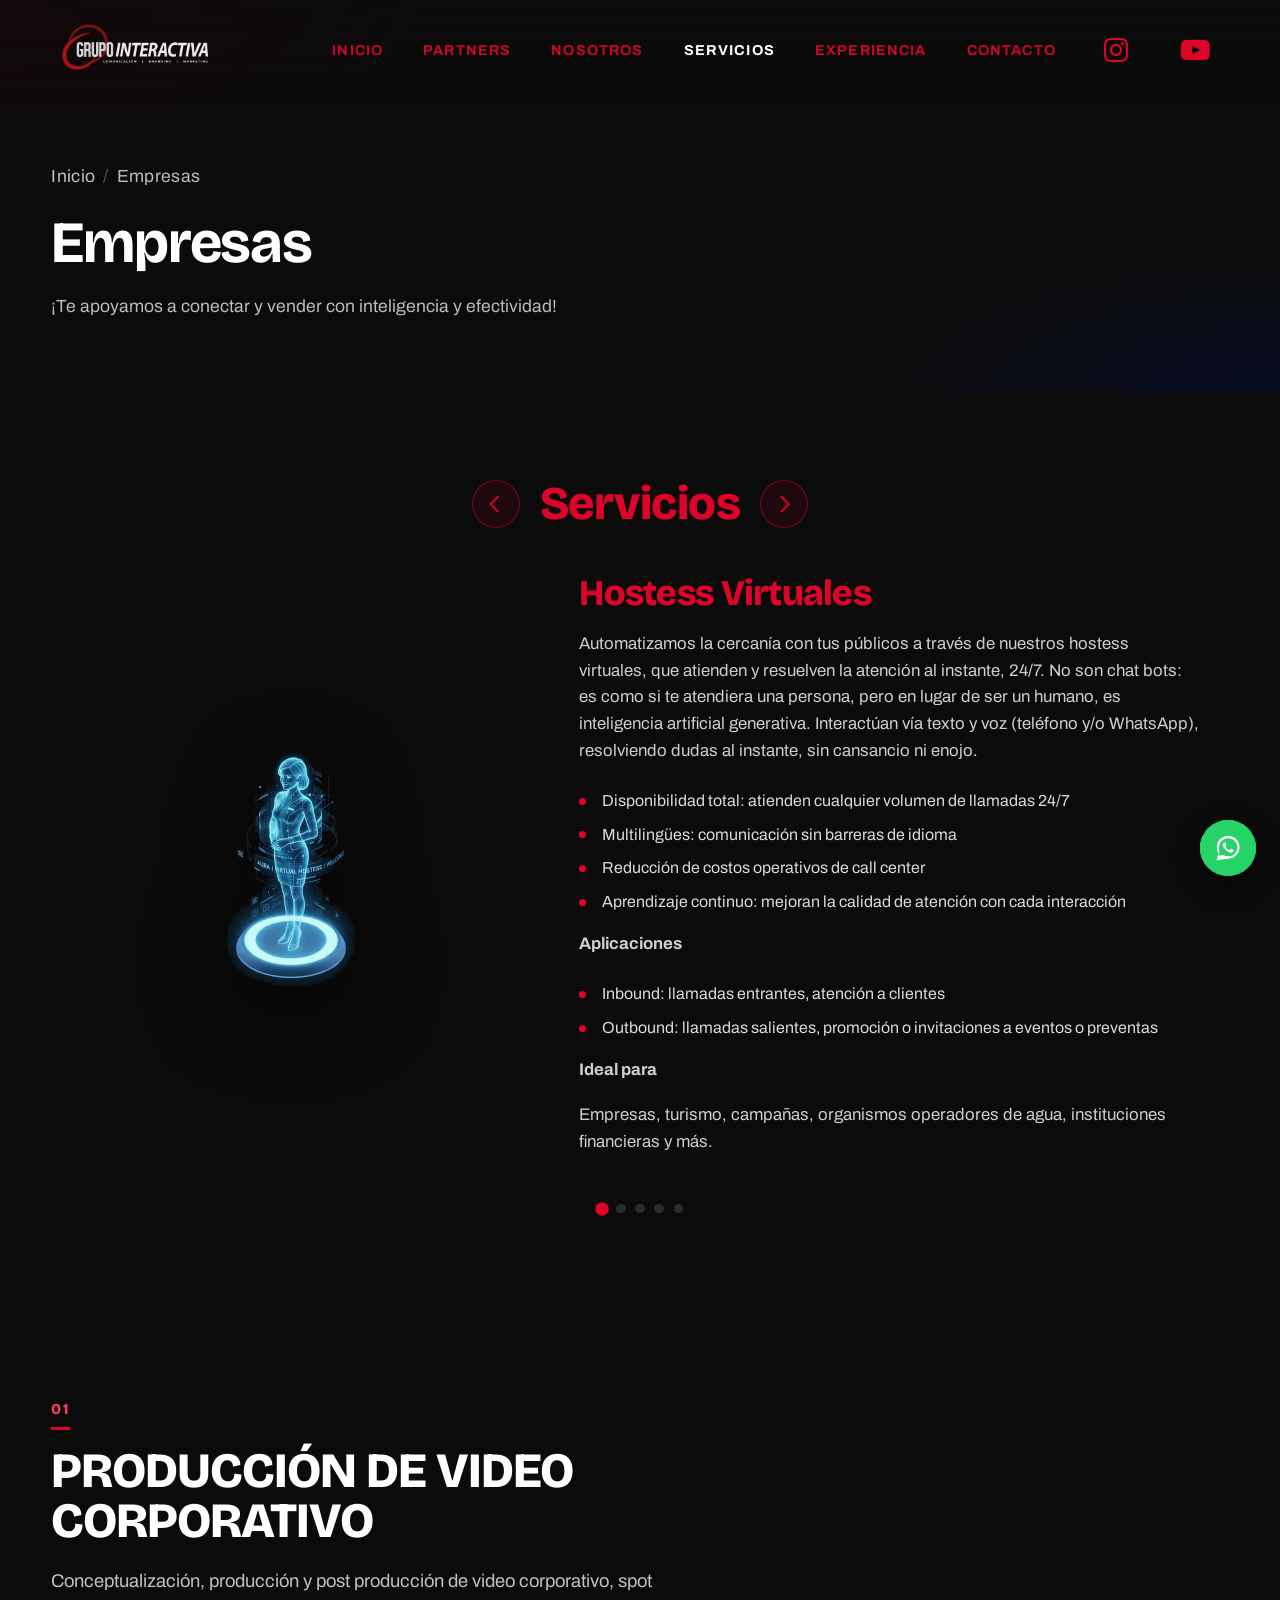
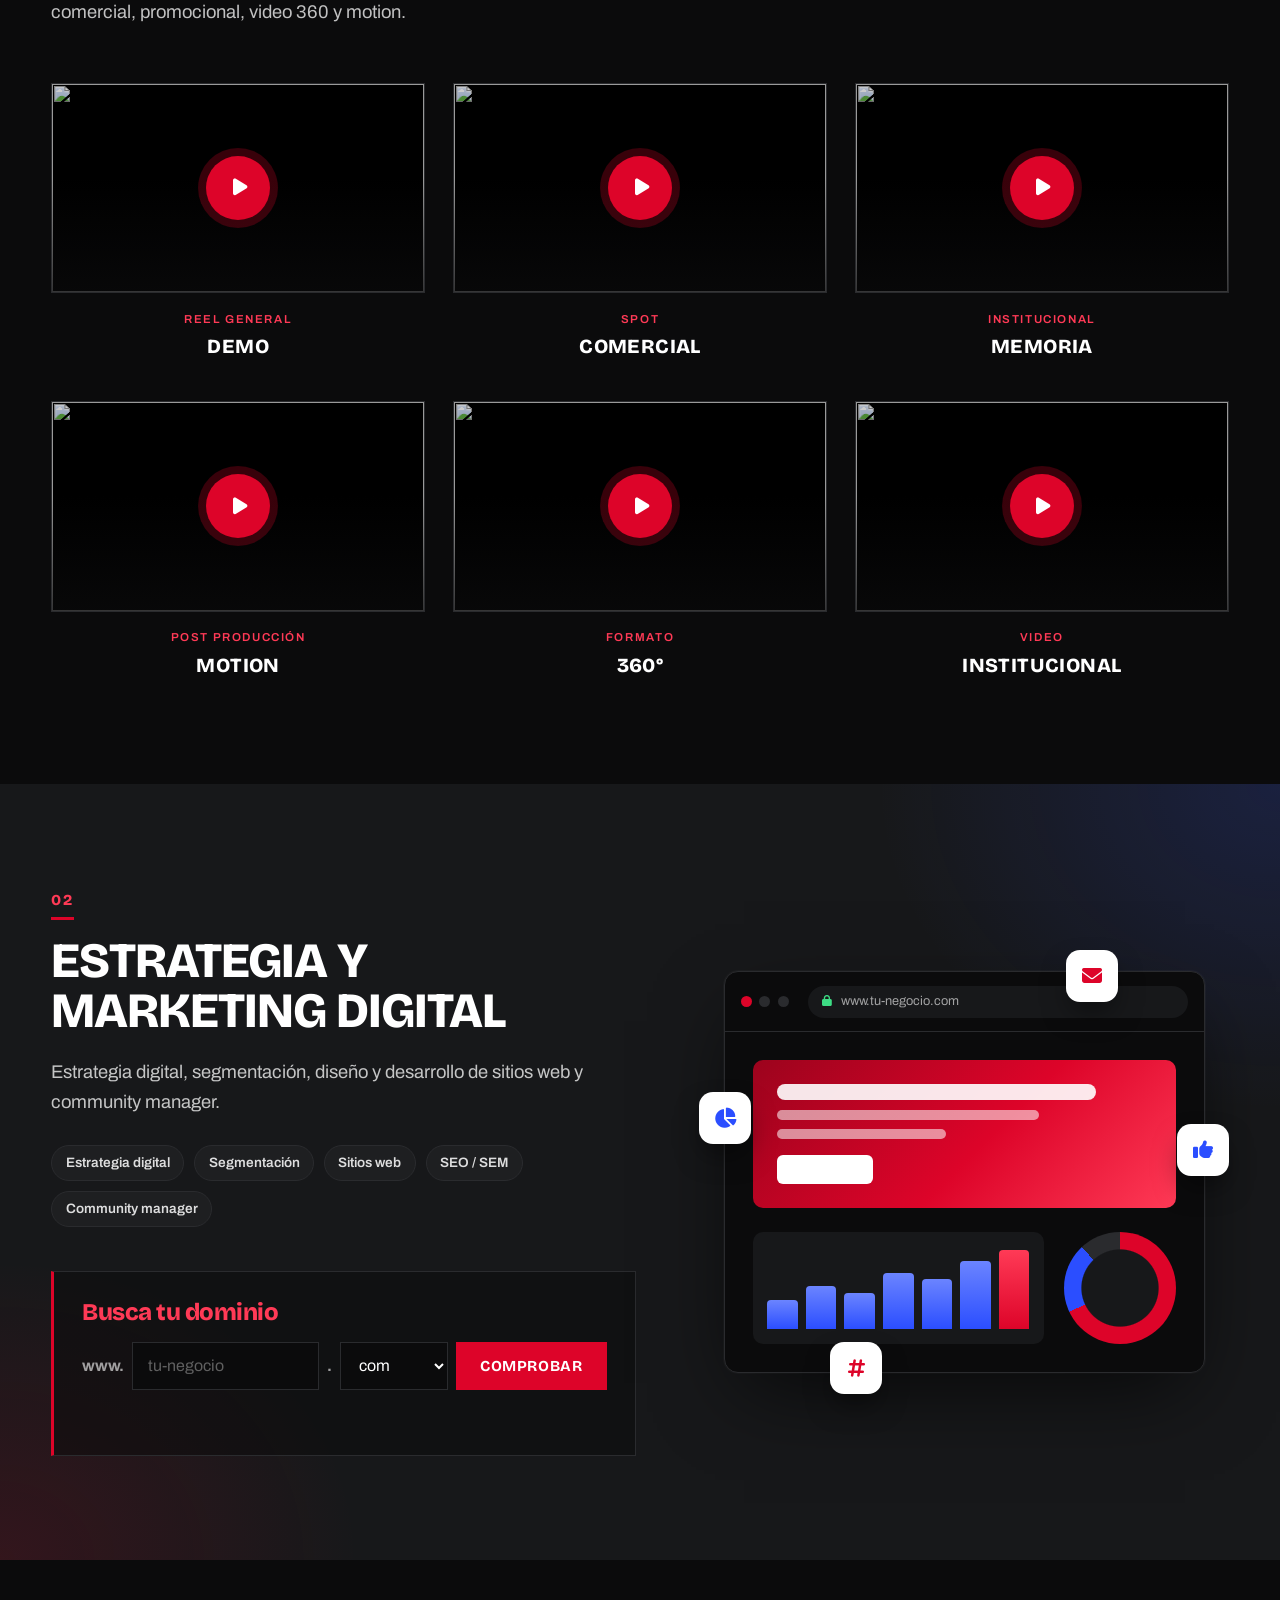
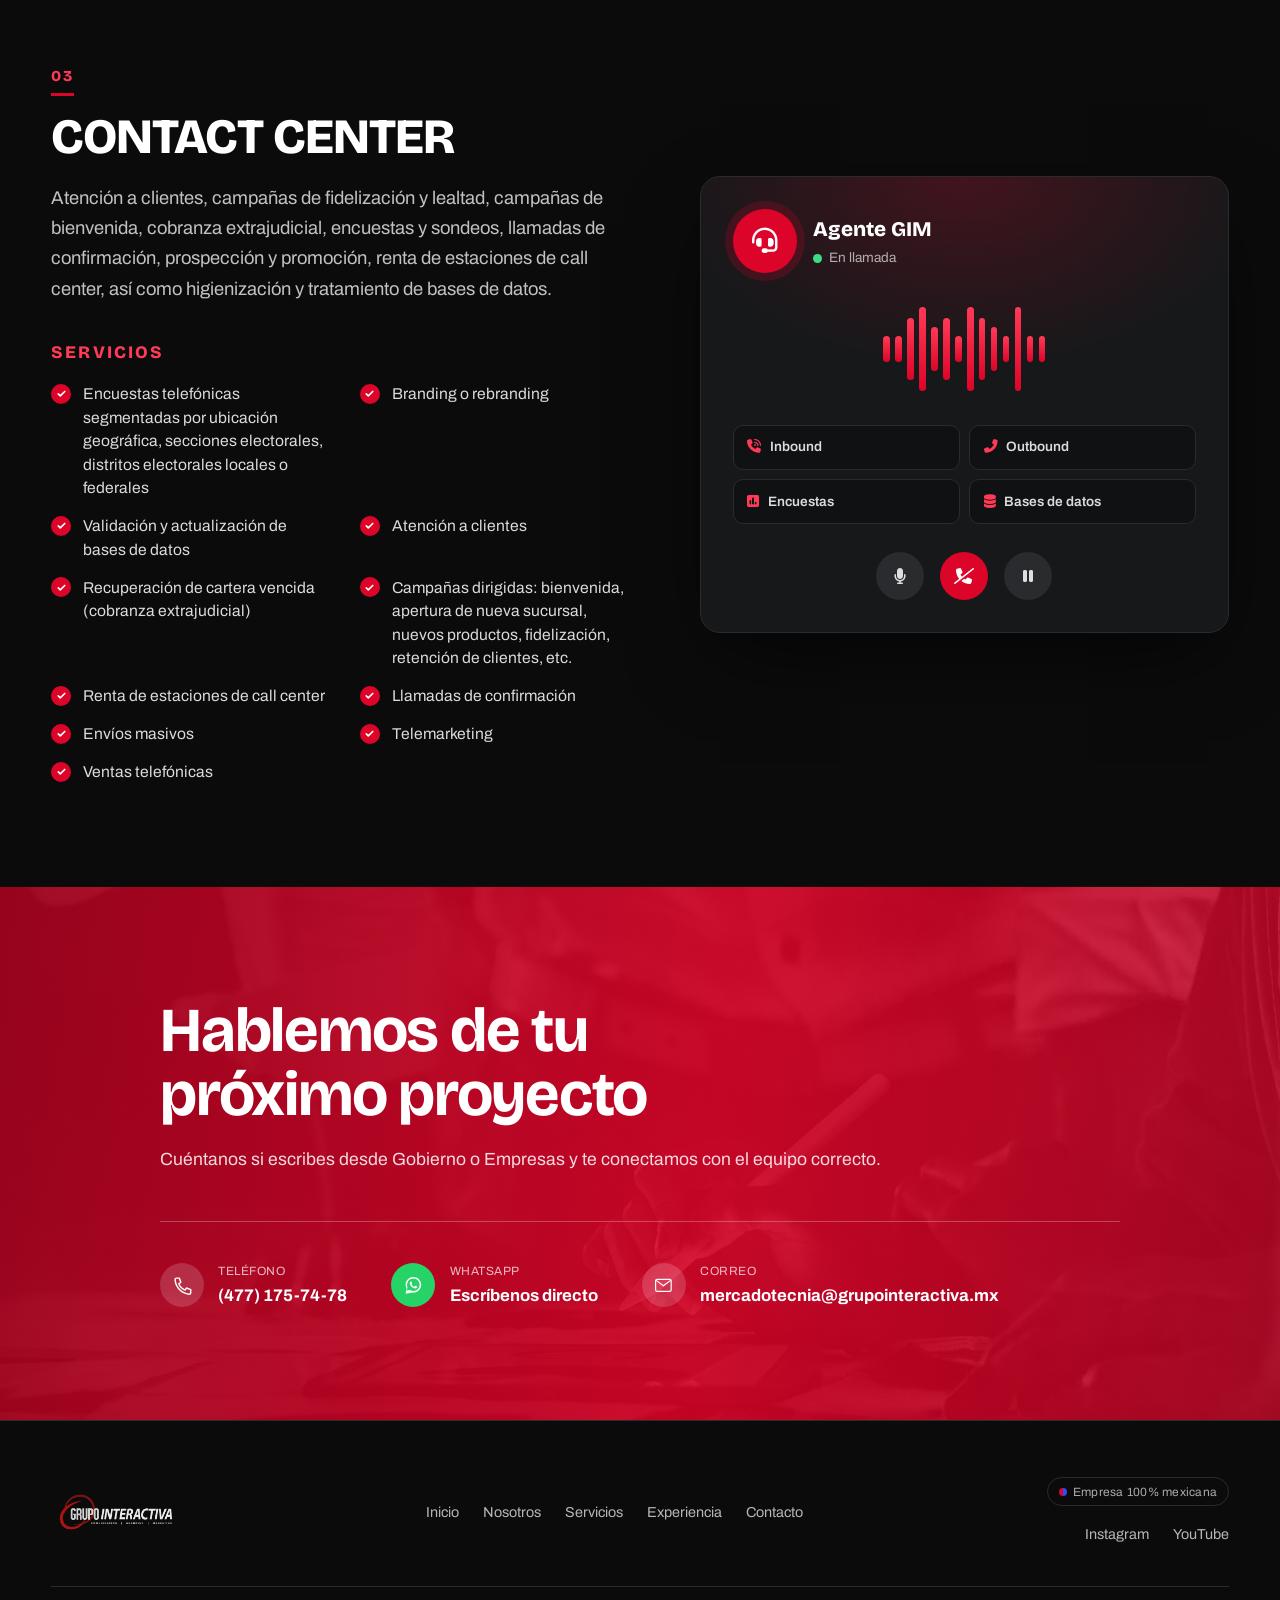
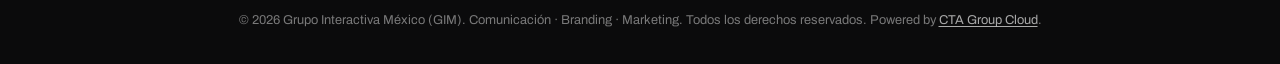
==== empresas.html @ 51b10f98 "cambios adicionales se hacen cambios de empresas y gobierno" ====
<!DOCTYPE html>
<html lang="es">

<head>
  <meta charset="UTF-8">
  <meta name="viewport" content="width=device-width, initial-scale=1.0">
  <title>Empresas — Grupo Interactiva México</title>
  <meta name="description"
    content="Servicios de Grupo Interactiva México para Empresas: hostess virtuales con IA, neurociencia aplicada, recuperación de cartera, inteligencia de mercados y potencialización de campañas.">
  <link rel="icon" type="image/png" href="assets/img/icono.png">
  <link rel="preconnect" href="https://fonts.googleapis.com">
  <link rel="preconnect" href="https://fonts.gstatic.com" crossorigin>
  <link
    href="https://fonts.googleapis.com/css2?family=Archivo:ital,wght@0,400;0,500;0,600;0,700;0,800;1,500&family=Bricolage+Grotesque:opsz,wght@12..96,400;12..96,500;12..96,600;12..96,700;12..96,800&display=swap"
    rel="stylesheet">
  <link rel="stylesheet" href="https://cdnjs.cloudflare.com/ajax/libs/font-awesome/6.5.1/css/all.min.css">
  <link rel="stylesheet" href="css/style.css">
</head>

<body>

  <a class="skip-link" href="#contenido">Saltar al contenido</a>

  <header class="site-header" data-header>
    <div class="site-header__inner">
      <a class="brand" href="index.html" aria-label="Grupo Interactiva — inicio">
        <span class="brand__plate"><img src="assets/img/logo.PNG"
            alt="Grupo Interactiva — Comunicación · Branding · Marketing"></span>
      </a>

      <button class="nav-toggle" type="button" data-nav-toggle aria-expanded="false" aria-controls="primary-nav">
        <span class="nav-toggle__bar"></span>
        <span class="nav-toggle__bar"></span>
        <span class="nav-toggle__label">Menú</span>
      </button>

      <nav class="primary-nav" id="primary-nav" data-nav aria-label="Navegación principal">
        <span class="nav-indicator" data-nav-indicator aria-hidden="true"></span>
        <ul>
          <li><a href="index.html">Inicio</a></li>
          <li><a href="index.html#audiencia">Partners</a></li>
          <li><a href="index.html#quienes-somos">Nosotros</a></li>
          <li><a href="index.html#servicios" data-nav-link="servicios">Servicios</a></li>
          <li><a href="index.html#experiencia">Experiencia</a></li>
          <li><a href="index.html#contacto">Contacto</a></li>
          <li class="primary-nav__social">
            <a href="https://www.instagram.com/grupointeractiva/" target="_blank" rel="noopener"
              aria-label="Instagram de Grupo Interactiva">
              <i class="fa-brands fa-instagram" aria-hidden="true"></i>
            </a>
            <a href="https://www.youtube.com/channel/UCXUrs533jEMglj7IckZVP_w" target="_blank" rel="noopener"
              aria-label="YouTube de Grupo Interactiva">
              <i class="fa-brands fa-youtube" aria-hidden="true"></i>
            </a>
          </li>
        </ul>
      </nav>
    </div>
  </header>

  <main id="contenido">

    <section class="page-hero">
      <div class="page-hero__inner">
        <p class="breadcrumb"><a href="index.html">Inicio</a><span aria-hidden="true">/</span>Empresas</p>
        <h1>Empresas</h1>
        <p>¡Te apoyamos a conectar y vender con inteligencia y efectividad!</p>
      </div>
    </section>

    <section class="carousel" data-carousel id="servicios">
      <div class="carousel__head">
        <button class="carousel__arrow carousel__arrow--prev" type="button" data-carousel-prev
          aria-label="Servicio anterior">
          <svg viewBox="0 0 24 24" fill="none" xmlns="http://www.w3.org/2000/svg">
            <path d="M15 4l-8 8 8 8" stroke="currentColor" stroke-width="2" stroke-linecap="round"
              stroke-linejoin="round" />
          </svg>
        </button>
        <h2 class="carousel__title">Servicios</h2>
        <button class="carousel__arrow carousel__arrow--next" type="button" data-carousel-next
          aria-label="Siguiente servicio">
          <svg viewBox="0 0 24 24" fill="none" xmlns="http://www.w3.org/2000/svg">
            <path d="M9 4l8 8-8 8" stroke="currentColor" stroke-width="2" stroke-linecap="round"
              stroke-linejoin="round" />
          </svg>
        </button>
      </div>

      <div class="carousel__viewport">
        <div class="carousel__track" data-carousel-track>

          <article class="carousel__slide">
            <div class="carousel__media" data-transparent-video="assets/videos/holograma-transparente.mp4">
              <img src="assets/img/holograma.webp"
                alt="Holograma de una hostess virtual con inteligencia artificial generativa" loading="lazy"
                decoding="async">
            </div>
            <div class="carousel__body">
              <h3>Hostess Virtuales</h3>
              <p>Automatizamos la cercanía con tus públicos a través de nuestros hostess virtuales, que atienden y
                resuelven la atención al instante, 24/7. No son chat bots: es como si te atendiera una persona, pero en
                lugar de ser un humano, es inteligencia artificial generativa. Interactúan vía texto y voz (teléfono y/o
                WhatsApp), resolviendo dudas al instante, sin cansancio ni enojo.</p>
              <ul class="carousel__list">
                <li>Disponibilidad total: atienden cualquier volumen de llamadas 24/7</li>
                <li>Multilingües: comunicación sin barreras de idioma</li>
                <li>Reducción de costos operativos de call center</li>
                <li>Aprendizaje continuo: mejoran la calidad de atención con cada interacción</li>
              </ul>
              <p class="carousel__subhead">Aplicaciones</p>
              <ul class="carousel__list">
                <li>Inbound: llamadas entrantes, atención a clientes</li>
                <li>Outbound: llamadas salientes, promoción o invitaciones a eventos o preventas</li>
              </ul>
              <p class="carousel__subhead">Ideal para</p>
              <p class="carousel__note">Empresas, turismo, campañas, organismos operadores de agua, instituciones
                financieras y más.</p>
            </div>
          </article>

          <article class="carousel__slide">
            <div class="carousel__media" data-transparent-video="assets/videos/cerebro-transparente.mp4">
              <img src="assets/img/cerebro.webp"
                alt="Modelo 3D animado de un cerebro, mitad malla de datos y mitad orgánico" loading="lazy"
                decoding="async">
            </div>
            <div class="carousel__body">
              <h3>Neurociencia aplicada a empresas</h3>
              <p>Te ayudamos a comprender a tus clientes y el comportamiento del mercado con ciencia y no ocurrencias.
                No especulamos, ni mucho menos improvisamos: respaldamos cada contenido publicitario con neurociencia
                para que tus mensajes conecten con la fibra emocional de tus clientes actuales o potenciales.</p>
              <ul class="carousel__list">
                <li>Medición precisa: visualizamos y analizamos datos clave con software y algoritmos de última
                  generación — medimos el consciente y también dimensionamos y cuantificamos el inconsciente colectivo
                </li>
                <li>Estrategias y tácticas personalizadas según las reacciones neurofisiológicas que genera tu campaña
                  publicitaria o tus productos</li>
                <li>Psicología de masas: comprensión profunda de motivaciones y necesidades de tus públicos</li>
              </ul>
            </div>
          </article>

          <article class="carousel__slide">
            <div class="carousel__media" data-transparent-video="assets/videos/reloj-arena-transparente.mp4">
              <img src="assets/img/reloj-arena.webp"
                alt="Reloj de arena con monedas cayendo dentro de una esfera de vidrio" loading="lazy" decoding="async">
            </div>
            <div class="carousel__body">
              <h3>Recuperación de cartera vencida</h3>
              <p>Transformamos e innovamos la recuperación de cartera vencida, para que el presupuesto se traduzca en
                acciones, y no en cuentas por cobrar.</p>
              <ul class="carousel__list">
                <li>Retorno de inversión de aproximadamente 98% en días o semanas</li>
                <li>Comunicación rápida, efectiva y segmentada con los públicos de interés</li>
                <li>Reducción de costo de oportunidad: recursos disponibles más rápido</li>
              </ul>
              <p class="carousel__subhead">Ideal para</p>
              <p class="carousel__note">Empresas, organismos operadores de agua, instituciones financieras, entre otros.
              </p>
            </div>
          </article>

          <article class="carousel__slide">
            <div class="carousel__media" data-transparent-video="assets/videos/nodos-transparente.mp4">
              <img src="assets/img/nodos.webp"
                alt="Red de nodos de datos con tarjetas de información y un panel de candidato" loading="lazy"
                decoding="async">
            </div>
            <div class="carousel__body">
              <h3>Inteligencia de mercados y marketing estratégico</h3>
              <p>Impulsa tu impacto y logra tus objetivos de branding.</p>
              <ul class="carousel__list">
                <li>Medición de percepciones, positivas y negativas, sobre productos o marcas</li>
                <li>Diseño o análisis de productos y campañas más rentables en ventas y opinión pública</li>
                <li>Análisis de tendencias y escenarios de ventas y/o participación de mercado</li>
                <li>Diseño, construcción y/o testing de campañas estratégicas con mínimo margen de error y mayor impacto
                </li>
                <li>Estudios cuantitativos y cualitativos</li>
              </ul>
            </div>
          </article>

          <article class="carousel__slide">
            <div class="carousel__media" data-transparent-video="assets/videos/escalada-transparente.mp4">
              <img src="assets/img/escalada.webp" alt="Equipo escalando un engranaje en colaboración" loading="lazy"
                decoding="async">
            </div>
            <div class="carousel__body">
              <h3>Potencialización de programas institucionales</h3>
              <p>Potencializamos tus campañas a través de mensajes geolocalizados, llegando a los rincones de tu
                territorio o zonas de interés. Comunicación constante, segmentada e inmediata, sin pasar ni depender de
                redes sociales.</p>
              <ul class="carousel__list">
                <li>Mensaje con imagen o carrusel, disponible solo para Android</li>
                <li>Mensajes de robot: llamadas automatizadas con audio de 60 segundos, teléfono fijo o móvil</li>
                <li>Mensaje intrusivo: ocupa la pantalla completa hasta que el usuario presiona "cancelar" o "guardar"
                </li>
                <li>Mensaje de texto de hasta 160 caracteres</li>
                <li>CRM targeting sobre tu propia base de datos</li>
              </ul>
              <p class="carousel__subhead">Ideal para</p>
              <p class="carousel__note">Niveles socioeconómicos bajos, medios y medios-bajos, sin celulares de alta
                gama, en zonas urbanas o suburbanas sin acceso a internet o con señal limitada.</p>
            </div>
          </article>

        </div>
      </div>

      <div class="carousel__dots" data-carousel-dots></div>

    </section>

    <section class="svc svc--video" id="produccion-video">
      <div class="svc__inner">
        <header class="svc__head">
          <span class="svc__index" aria-hidden="true">01</span>
          <h2 class="svc__title">Producción de video corporativo</h2>
          <p class="svc__lead">Conceptualización, producción y post producción de video corporativo, spot comercial,
            promocional, video 360 y motion.</p>
        </header>

        <div class="yt-grid">
          <figure class="yt-card">
            <button class="yt" type="button" data-yt="0FQVRk6zcW0" aria-label="Reproducir video: Demo Grupo Interactiva">
              <img src="https://i.ytimg.com/vi/0FQVRk6zcW0/hqdefault.jpg" alt="" loading="lazy" decoding="async">
              <span class="yt__play" aria-hidden="true"><i class="fa-solid fa-play"></i></span>
            </button>
            <figcaption><span>Reel general</span>Demo</figcaption>
          </figure>
          <figure class="yt-card">
            <button class="yt" type="button" data-yt="NwPRhsJQHp8" aria-label="Reproducir video: Comercial">
              <img src="https://i.ytimg.com/vi/NwPRhsJQHp8/hqdefault.jpg" alt="" loading="lazy" decoding="async">
              <span class="yt__play" aria-hidden="true"><i class="fa-solid fa-play"></i></span>
            </button>
            <figcaption><span>Spot</span>Comercial</figcaption>
          </figure>
          <figure class="yt-card">
            <button class="yt" type="button" data-yt="BWVrorDiSXQ" aria-label="Reproducir video: Memoria">
              <img src="https://i.ytimg.com/vi/BWVrorDiSXQ/hqdefault.jpg" alt="" loading="lazy" decoding="async">
              <span class="yt__play" aria-hidden="true"><i class="fa-solid fa-play"></i></span>
            </button>
            <figcaption><span>Institucional</span>Memoria</figcaption>
          </figure>
          <figure class="yt-card">
            <button class="yt" type="button" data-yt="g5IrSlNmylU" aria-label="Reproducir video: Motion">
              <img src="https://i.ytimg.com/vi/g5IrSlNmylU/hqdefault.jpg" alt="" loading="lazy" decoding="async">
              <span class="yt__play" aria-hidden="true"><i class="fa-solid fa-play"></i></span>
            </button>
            <figcaption><span>Post producción</span>Motion</figcaption>
          </figure>
          <figure class="yt-card">
            <button class="yt" type="button" data-yt="FSHOwPbjrDg" aria-label="Reproducir video: 360°">
              <img src="https://i.ytimg.com/vi/FSHOwPbjrDg/hqdefault.jpg" alt="" loading="lazy" decoding="async">
              <span class="yt__play" aria-hidden="true"><i class="fa-solid fa-play"></i></span>
            </button>
            <figcaption><span>Formato</span>360°</figcaption>
          </figure>
          <figure class="yt-card">
            <button class="yt" type="button" data-yt="863RXrEk0SM" aria-label="Reproducir video: Institucional">
              <img src="https://i.ytimg.com/vi/863RXrEk0SM/hqdefault.jpg" alt="" loading="lazy" decoding="async">
              <span class="yt__play" aria-hidden="true"><i class="fa-solid fa-play"></i></span>
            </button>
            <figcaption><span>Video</span>Institucional</figcaption>
          </figure>
        </div>
      </div>
    </section>

    <section class="svc svc--digital" id="marketing-digital">
      <div class="svc__inner svc__split">
        <div class="svc__copy">
          <span class="svc__index" aria-hidden="true">02</span>
          <h2 class="svc__title">Estrategia y marketing digital</h2>
          <p class="svc__lead">Estrategia digital, segmentación, diseño y desarrollo de sitios web y community
            manager.</p>
          <ul class="svc__chips">
            <li>Estrategia digital</li>
            <li>Segmentación</li>
            <li>Sitios web</li>
            <li>SEO / SEM</li>
            <li>Community manager</li>
          </ul>

          <form class="domain" data-domain-check novalidate>
            <h3 class="domain__title">Busca tu dominio</h3>
            <div class="domain__row">
              <span class="domain__prefix" aria-hidden="true">www.</span>
              <input class="domain__input" type="text" name="nombre" placeholder="tu-negocio" autocomplete="off"
                spellcheck="false" aria-label="Nombre del dominio">
              <span class="domain__dot" aria-hidden="true">.</span>
              <select class="domain__tld" name="tld" aria-label="Extensión del dominio">
                <option>com</option>
                <option>com.mx</option>
                <option>mx</option>
                <option>net</option>
                <option>org</option>
              </select>
              <button class="domain__btn" type="submit">Comprobar</button>
            </div>
            <p class="domain__status" data-domain-status aria-live="polite"></p>
          </form>
        </div>

        <div class="browser" aria-hidden="true">
          <div class="browser__bar">
            <span></span><span></span><span></span>
            <div class="browser__url"><i class="fa-solid fa-lock"></i> www.tu-negocio.com</div>
          </div>
          <div class="browser__body">
            <div class="browser__hero">
              <div class="browser__line browser__line--lg"></div>
              <div class="browser__line"></div>
              <div class="browser__line browser__line--sm"></div>
              <div class="browser__cta"></div>
            </div>
            <div class="browser__stats">
              <div class="browser__chart">
                <i style="--h:35%"></i><i style="--h:52%"></i><i style="--h:44%"></i><i style="--h:68%"></i><i
                  style="--h:60%"></i><i style="--h:82%"></i><i style="--h:95%"></i>
              </div>
              <div class="browser__ring"></div>
            </div>
          </div>
          <span class="float float--1"><i class="fa-solid fa-envelope"></i></span>
          <span class="float float--2"><i class="fa-solid fa-thumbs-up"></i></span>
          <span class="float float--3"><i class="fa-solid fa-hashtag"></i></span>
          <span class="float float--4"><i class="fa-solid fa-chart-pie"></i></span>
        </div>
      </div>
    </section>

    <section class="svc svc--cc" id="contact-center">
      <div class="svc__inner svc__split svc__split--cc">
        <div class="svc__copy">
          <span class="svc__index" aria-hidden="true">03</span>
          <h2 class="svc__title">Contact Center</h2>
          <p class="svc__lead">Atención a clientes, campañas de fidelización y lealtad, campañas de bienvenida,
            cobranza extrajudicial, encuestas y sondeos, llamadas de confirmación, prospección y promoción, renta de
            estaciones de call center, así como higienización y tratamiento de bases de datos.</p>

          <h3 class="svc__subhead">Servicios</h3>
          <ul class="svc__checks">
            <li>Encuestas telefónicas segmentadas por ubicación geográfica, secciones electorales, distritos electorales
              locales o federales</li>
            <li>Branding o rebranding</li>
            <li>Validación y actualización de bases de datos</li>
            <li>Atención a clientes</li>
            <li>Recuperación de cartera vencida (cobranza extrajudicial)</li>
            <li>Campañas dirigidas: bienvenida, apertura de nueva sucursal, nuevos productos, fidelización, retención de
              clientes, etc.</li>
            <li>Renta de estaciones de call center</li>
            <li>Llamadas de confirmación</li>
            <li>Envíos masivos</li>
            <li>Telemarketing</li>
            <li>Ventas telefónicas</li>
          </ul>
        </div>

        <div class="callcard" aria-hidden="true">
          <div class="callcard__top">
            <span class="callcard__avatar"><i class="fa-solid fa-headset"></i></span>
            <div>
              <p class="callcard__name">Agente GIM</p>
              <p class="callcard__state"><span></span> En llamada</p>
            </div>
          </div>
          <div class="callcard__wave">
            <i></i><i></i><i></i><i></i><i></i><i></i><i></i><i></i><i></i><i></i><i></i><i></i><i></i><i></i>
          </div>
          <div class="callcard__tags">
            <span><i class="fa-solid fa-phone-volume"></i> Inbound</span>
            <span><i class="fa-solid fa-phone-flip"></i> Outbound</span>
            <span><i class="fa-solid fa-square-poll-vertical"></i> Encuestas</span>
            <span><i class="fa-solid fa-database"></i> Bases de datos</span>
          </div>
          <div class="callcard__actions">
            <span><i class="fa-solid fa-microphone"></i></span>
            <span class="is-end"><i class="fa-solid fa-phone-slash"></i></span>
            <span><i class="fa-solid fa-pause"></i></span>
          </div>
        </div>
      </div>
    </section>

    <section class="cta" id="contacto">
      <div class="cta__inner">
        <h2 data-reveal>Hablemos de tu próximo proyecto</h2>
        <p data-reveal>Cuéntanos si escribes desde Gobierno o Empresas y te conectamos con el equipo correcto.</p>

        <div class="contact-methods">
          <a class="contact-method" data-reveal href="tel:+524771757478">
            <span class="contact-method__icon" aria-hidden="true">
              <svg viewBox="0 0 20 20" fill="none" xmlns="http://www.w3.org/2000/svg">
                <path
                  d="M4 3h3l1.5 4L6.5 8.5a10 10 0 006 6L14 12.5l4 1.5v3a1.5 1.5 0 01-1.6 1.5A15 15 0 013 4.6 1.5 1.5 0 014 3z"
                  stroke="currentColor" stroke-width="1.4" stroke-linejoin="round" />
              </svg>
            </span>
            <span>
              <span class="contact-method__label">Teléfono</span>
              <span class="contact-method__value">(477) 175-74-78</span>
            </span>
          </a>

          <a class="contact-method" data-reveal href="https://wa.me/524771757478" target="_blank" rel="noopener">
            <span class="contact-method__icon contact-method__icon--whatsapp" aria-hidden="true">
              <svg viewBox="0 0 32 32" fill="currentColor" xmlns="http://www.w3.org/2000/svg">
                <path
                  d="M16.001 3C9.373 3 4 8.373 4 15c0 2.219.611 4.293 1.671 6.067L4 29l8.13-1.633A11.94 11.94 0 0016.001 27C22.628 27 28 21.627 28 15S22.628 3 16.001 3zm0 21.6a9.55 9.55 0 01-4.868-1.33l-.35-.208-4.826.968.985-4.7-.228-.362A9.56 9.56 0 016.4 15c0-5.302 4.3-9.6 9.601-9.6 5.301 0 9.6 4.298 9.6 9.6 0 5.301-4.299 9.6-9.6 9.6z" />
                <path
                  d="M21.213 17.607c-.283-.142-1.671-.824-1.93-.918-.259-.094-.448-.142-.636.142-.19.283-.73.918-.895 1.106-.165.19-.33.213-.613.071-.283-.141-1.194-.44-2.274-1.402-.841-.75-1.409-1.677-1.574-1.96-.165-.283-.018-.436.124-.577.128-.127.283-.33.424-.495.142-.165.19-.283.283-.472.094-.19.047-.354-.024-.495-.07-.142-.636-1.533-.872-2.1-.229-.552-.462-.477-.636-.486-.165-.008-.354-.01-.542-.01-.19 0-.495.07-.754.354-.26.283-.99.968-.99 2.36 0 1.392 1.014 2.737 1.155 2.926.142.19 1.994 3.045 4.833 4.27.675.291 1.202.465 1.613.595.678.216 1.294.185 1.782.112.544-.081 1.671-.683 1.906-1.343.236-.66.236-1.225.165-1.343-.07-.118-.259-.19-.542-.33z" />
              </svg>
            </span>
            <span>
              <span class="contact-method__label">WhatsApp</span>
              <span class="contact-method__value">Escríbenos directo</span>
            </span>
          </a>

          <a class="contact-method" data-reveal href="mailto:mercadotecnia@grupointeractiva.mx">
            <span class="contact-method__icon" aria-hidden="true">
              <svg viewBox="0 0 24 24" fill="none" xmlns="http://www.w3.org/2000/svg">
                <rect x="3" y="5" width="18" height="14" rx="2" stroke="currentColor" stroke-width="1.4" />
                <path d="M4 6.5l8 6 8-6" stroke="currentColor" stroke-width="1.4" stroke-linecap="round"
                  stroke-linejoin="round" />
              </svg>
            </span>
            <span>
              <span class="contact-method__label">Correo</span>
              <span class="contact-method__value">mercadotecnia@grupointeractiva.mx</span>
            </span>
          </a>
        </div>
      </div>
    </section>

  </main>

  <footer class="site-footer">
    <div class="site-footer__top">
      <span class="brand__plate brand__plate--footer"><img src="assets/img/logo.PNG" alt="Grupo Interactiva"
          loading="lazy" decoding="async"></span>
      <nav aria-label="Navegación de pie de página">
        <ul>
          <li><a href="index.html">Inicio</a></li>
          <li><a href="index.html#quienes-somos">Nosotros</a></li>
          <li><a href="index.html#servicios" data-nav-link="servicios">Servicios</a></li>
          <li><a href="index.html#experiencia">Experiencia</a></li>
          <li><a href="index.html#contacto">Contacto</a></li>
        </ul>
      </nav>
      <div class="site-footer__meta">
        <span class="mx-badge"><span class="mx-badge__dot" aria-hidden="true"></span> Empresa 100% mexicana</span>
        <ul class="site-footer__social">
          <li><a href="https://www.instagram.com/grupointeractiva/" target="_blank" rel="noopener">Instagram</a></li>
          <li><a href="https://www.youtube.com/channel/UCXUrs533jEMglj7IckZVP_w" target="_blank"
              rel="noopener">YouTube</a></li>
        </ul>
      </div>
    </div>
    <div class="site-footer__bottom">
      <p>© <span data-year></span> Grupo Interactiva México (GIM). Comunicación · Branding · Marketing. Todos los
        derechos reservados. Powered by <a href="https://tecnologiaavanza.com/" target="_blank" rel="noopener">CTA Group
          Cloud</a>.</p>
    </div>
  </footer>

  <a class="whatsapp-btn" href="https://wa.me/524771757478" target="_blank" rel="noopener"
    aria-label="Chatea por WhatsApp">
    <svg viewBox="0 0 32 32" fill="currentColor" xmlns="http://www.w3.org/2000/svg" aria-hidden="true">
      <path
        d="M16.001 3C9.373 3 4 8.373 4 15c0 2.219.611 4.293 1.671 6.067L4 29l8.13-1.633A11.94 11.94 0 0016.001 27C22.628 27 28 21.627 28 15S22.628 3 16.001 3zm0 21.6a9.55 9.55 0 01-4.868-1.33l-.35-.208-4.826.968.985-4.7-.228-.362A9.56 9.56 0 016.4 15c0-5.302 4.3-9.6 9.601-9.6 5.301 0 9.6 4.298 9.6 9.6 0 5.301-4.299 9.6-9.6 9.6z" />
      <path
        d="M21.213 17.607c-.283-.142-1.671-.824-1.93-.918-.259-.094-.448-.142-.636.142-.19.283-.73.918-.895 1.106-.165.19-.33.213-.613.071-.283-.141-1.194-.44-2.274-1.402-.841-.75-1.409-1.677-1.574-1.96-.165-.283-.018-.436.124-.577.128-.127.283-.33.424-.495.142-.165.19-.283.283-.472.094-.19.047-.354-.024-.495-.07-.142-.636-1.533-.872-2.1-.229-.552-.462-.477-.636-.486-.165-.008-.354-.01-.542-.01-.19 0-.495.07-.754.354-.26.283-.99.968-.99 2.36 0 1.392 1.014 2.737 1.155 2.926.142.19 1.994 3.045 4.833 4.27.675.291 1.202.465 1.613.595.678.216 1.294.185 1.782.112.544-.081 1.671-.683 1.906-1.343.236-.66.236-1.225.165-1.343-.07-.118-.259-.19-.542-.33z" />
    </svg>
  </a>

  <script src="js/script.js"></script>
</body>

</html>
---- css/style.css ----
/* ===================================================================
   Grupo Interactiva — Homepage
   Tokens: ink ground, red + blue duo, Bricolage Grotesque / Archivo
   =================================================================== */

:root {
  --ink: #0b0b0c;
  --ink-soft: #17181a;
  --ink-line: #2a2b2e;
  --paper: #f5f2ee;
  --paper-dim: #cfcbc4;

  --red: #dd0429;
  --red-deep: #9c031d;
  --red-tint: #ff3a56;

  --blue: #2b4eff;
  --blue-deep: #1b32b0;
  --blue-tint: #6b84ff;

  --white: #ffffff;

  --font-display: "Bricolage Grotesque", "Archivo", system-ui, sans-serif;
  --font-body: "Archivo", system-ui, sans-serif;

  --measure: 68ch;
  --edge: clamp(1.25rem, 4vw, 3.5rem);

  --ease-out-expo: cubic-bezier(0.16, 1, 0.3, 1);
}

*,
*::before,
*::after {
  box-sizing: border-box;
}

html {
  scroll-behavior: smooth;
}

@media (prefers-reduced-motion: reduce) {
  html {
    scroll-behavior: auto;
  }

  *,
  *::before,
  *::after {
    animation-duration: 0.01ms !important;
    animation-iteration-count: 1 !important;
    transition-duration: 0.01ms !important;
  }
}

body {
  margin: 0;
  background: var(--ink);
  color: var(--white);
  font-family: var(--font-body);
  font-size: 16px;
  line-height: 1.5;
  -webkit-font-smoothing: antialiased;
  text-rendering: optimizeLegibility;
}

img {
  max-width: 100%;
  display: block;
}

a {
  color: inherit;
  text-decoration: none;
}

h1,
h2,
h3 {
  font-family: var(--font-display);
  margin: 0;
  line-height: 1.02;
  letter-spacing: -0.02em;
  font-weight: 700;
}

p {
  margin: 0;
}

ul {
  list-style: none;
  margin: 0;
  padding: 0;
}

::selection {
  background: var(--red);
  color: var(--white);
}

:focus-visible {
  outline: 2px solid var(--blue-tint);
  outline-offset: 3px;
  border-radius: 2px;
}

::-webkit-scrollbar {
  width: 12px;
}

::-webkit-scrollbar-track {
  background: var(--ink);
}

::-webkit-scrollbar-thumb {
  background: var(--ink-line);
  border-radius: 8px;
  border: 3px solid var(--ink);
}

html {
  scrollbar-color: var(--ink-line) var(--ink);
  scrollbar-width: thin;
}

.skip-link {
  position: absolute;
  left: -999px;
  top: 0;
  background: var(--paper);
  color: var(--ink);
  padding: 0.75em 1.25em;
  z-index: 999;
  font-weight: 600;
}

.skip-link:focus {
  left: var(--edge);
  top: var(--edge);
}

/* ---------------------------------------------------------------
   Buttons
   --------------------------------------------------------------- */

.btn {
  display: inline-flex;
  align-items: center;
  gap: 0.5em;
  padding: 0.95em 1.6em;
  border-radius: 999px;
  font-family: var(--font-body);
  font-weight: 600;
  font-size: 0.95rem;
  letter-spacing: -0.01em;
  border: 1px solid transparent;
  transition: transform 0.35s var(--ease-out-expo), background-color 0.25s ease, border-color 0.25s ease, color 0.25s ease;
  white-space: nowrap;
}

.btn:hover {
  transform: translateY(-2px);
}

.btn:active {
  transform: translateY(0);
}

.btn--primary {
  background: var(--red);
  color: var(--white);
}

.btn--primary:hover {
  background: var(--red-tint);
}

.btn--ghost {
  background: transparent;
  border-color: rgba(255, 255, 255, 0.35);
  color: var(--white);
}

.btn--ghost:hover {
  border-color: var(--blue-tint);
  color: var(--blue-tint);
}

.btn--on-red {
  border-color: rgba(255, 255, 255, 0.6);
}

.btn--on-red.btn--primary {
  background: var(--ink);
  color: var(--white);
}

.btn--on-red.btn--primary:hover {
  background: var(--ink-soft);
}

.btn--on-red.btn--ghost:hover {
  border-color: var(--white);
  color: var(--white);
  background: rgba(255, 255, 255, 0.08);
}

.btn--small {
  padding: 0.6em 1.2em;
  font-size: 0.85rem;
}

/* ---------------------------------------------------------------
   Header
   --------------------------------------------------------------- */

.site-header {
  position: fixed;
  inset: 0 0 auto 0;
  z-index: 100;
  padding: 1rem var(--edge);
  background: linear-gradient(to bottom, rgba(11, 11, 12, 0.55), transparent);
  transition: background-color 0.4s ease, box-shadow 0.4s ease;
  pointer-events: none;
}

.site-header[data-scrolled] {
  background: rgba(11, 11, 12, 0.97);
  box-shadow: 0 1px 0 var(--ink-line);
}

.site-header__inner {
  max-width: 88rem;
  margin: 0 auto;
  display: flex;
  align-items: center;
  justify-content: space-between;
  gap: 1.5rem;
  pointer-events: auto;
}

.brand__plate {
  display: inline-flex;
  align-items: center;
}

.brand__plate img {
  height: 62px;
  width: auto;
}

.brand__plate--footer img {
  height: 48px;
}

/* The nav is always the slide-in curved sidebar now (on every screen
   size, not just mobile) — see .nav-toggle / [data-open] below. */
.primary-nav {
  position: fixed;
  inset: 0 0 0 auto;
  width: min(80vw, 22rem);
  height: 100vh;
  height: 100svh;
  background: var(--ink-soft);
  display: flex;
  flex-direction: column;
  align-items: flex-start;
  justify-content: center;
  gap: 2.5rem;
  padding: 2rem 0;
  transform: translateX(100%);
  transition: transform 0.4s var(--ease-out-expo);
  box-shadow: -10px 0 40px rgba(0, 0, 0, 0.4);
  overflow: hidden;
}

.primary-nav[data-open] {
  transform: translateX(0);
}

.primary-nav ul {
  display: flex;
  flex-direction: column;
  gap: 0;
  width: 100%;
  list-style: none;
  padding: 0;
  margin: 0;
  position: relative;
  z-index: 1;
}

.primary-nav li {
  width: 100%;
}

.primary-nav a {
  display: block;
  width: 100%;
  font-size: 1.1rem;
  font-weight: 600;
  text-transform: uppercase;
  letter-spacing: 0.08em;
  color: var(--red);
  padding: 0.9rem 2rem;
  position: relative;
  transition: color 0.25s ease, padding-left 0.25s ease;
  text-decoration: none;
}

.primary-nav a:hover {
  color: var(--white);
}

.primary-nav a[aria-current="page"] {
  color: var(--white);
  font-weight: 700;
}

/* Sliding active-row indicator behind hovered/focused nav link.
   Clean left-edge accent bar + semi-transparent red background.
   Driven by JS (moveIndicatorTo in script.js). */
.nav-indicator {
  position: absolute;
  top: 0;
  left: 0;
  right: 0;
  opacity: 0;
  background: rgba(221, 4, 41, 0.18);
  border-left: 3px solid var(--red);
  pointer-events: none;
  border-radius: 0 6px 6px 0;
  transition: transform 0.4s cubic-bezier(0.34, 1.56, 0.64, 1),
    width 0.4s cubic-bezier(0.34, 1.56, 0.64, 1),
    height 0.4s cubic-bezier(0.34, 1.56, 0.64, 1),
    opacity 0.2s ease;
}

@media (prefers-reduced-motion: reduce) {
  .nav-indicator {
    display: none;
  }
}

.nav-toggle {
  display: flex;
  flex-direction: column;
  align-items: flex-end;
  gap: 5px;
  background: none;
  border: none;
  color: var(--white);
  cursor: pointer;
  padding: 0.5rem;
}

.nav-toggle__bar {
  width: 24px;
  height: 2px;
  background: currentColor;
  transition: transform 0.3s var(--ease-out-expo), opacity 0.3s ease;
}

.nav-toggle__label {
  font-size: 0.7rem;
  letter-spacing: 0.04em;
  text-transform: uppercase;
  margin-top: 2px;
}

.primary-nav__social {
  display: flex;
  align-items: center;
  gap: 1.25rem;
  padding: 1.1rem 2rem 0.5rem;
}

.primary-nav__social a {
  display: inline-flex;
  align-items: center;
  justify-content: center;
  width: auto;
  padding: 0;
  color: var(--red);
  font-size: 1.5rem;
  transition: color 0.25s ease, transform 0.25s ease;
}

.primary-nav__social a:hover {
  color: var(--white);
  transform: translateY(-2px);
}

/* En escritorio el menú vuelve a ser una barra horizontal normal,
   sin panel deslizante ni hexágonos. */
@media (min-width: 1024px) {
  .nav-toggle {
    display: none;
  }

  .primary-nav {
    position: relative;
    inset: auto;
    width: auto;
    height: auto;
    background: transparent;
    flex-direction: row;
    box-shadow: none;
    transform: none;
    overflow: visible;
    padding: 0;
  }

  .primary-nav ul {
    flex-direction: row;
    align-items: center;
    gap: 0.5rem;
  }

  .primary-nav li {
    width: auto;
  }

  .primary-nav a {
    width: auto;
    font-size: 0.9rem;
    padding: 0.6rem 1rem;
  }

  .nav-indicator {
    top: auto;
    bottom: 2px;
    height: 3px;
    right: auto;
    border-left: none;
    border-radius: 2px;
    background: var(--red);
    box-shadow: 0 0 8px rgba(221, 4, 41, 0.9), 0 0 18px rgba(221, 4, 41, 0.55);
  }

  .primary-nav__social {
    padding: 0 0 0 0.5rem;
    gap: 1.1rem;
  }

  .primary-nav__social a {
    font-size: 1.7rem;
  }
}

/* ---------------------------------------------------------------
   Hero
   --------------------------------------------------------------- */

.hero {
  position: relative;
  min-height: 100svh;
  display: flex;
  flex-direction: column;
  justify-content: flex-end;
  overflow: hidden;
  color: var(--white);
}

/* En móvil el video es panorámico (16:9) y el hero a pantalla completa
   lo recorta casi todo dejando solo una franja central con zoom extremo.
   Bajamos el alto a una proporción más vertical para que se vea la
   escena completa, sin perder el look "a sangre completa". */
@media (max-width: 640px) {
  .hero {
    min-height: auto;
    aspect-ratio: 4 / 5;
  }
}

.hero__media {
  position: absolute;
  inset: 0;
  z-index: 0;
}

.hero__video {
  width: 100%;
  height: 100%;
  object-fit: cover;
  filter: saturate(1.05) contrast(1.02);
}

.hero__scrim {
  position: absolute;
  inset: 0;
  background:
    linear-gradient(to top, rgba(11, 11, 12, 0.96) 0%, rgba(11, 11, 12, 0.55) 42%, rgba(11, 11, 12, 0.35) 66%, rgba(11, 11, 12, 0.6) 100%);
}

.hero__duo {
  position: absolute;
  inset: 0;
  mix-blend-mode: color;
  background:
    radial-gradient(60% 55% at 8% 100%, var(--red) 0%, transparent 60%),
    radial-gradient(50% 45% at 100% 0%, var(--blue) 0%, transparent 60%);
  opacity: 0.55;
}

.hero__brand {
  position: absolute;
  inset: 0;
  z-index: 1;
  display: flex;
  align-items: center;
  justify-content: center;
  padding: 0 var(--edge) 4rem;
  pointer-events: none;
}

.hero__brand-logo {
  width: min(85%, 30rem);
  height: auto;
  filter: drop-shadow(0 1.5rem 3rem rgba(0, 0, 0, 0.55));
}

@media (prefers-reduced-motion: no-preference) {
  .hero__brand-logo {
    opacity: 0;
    transform: scale(0.92) translateY(18px);
    animation: hero-brand-in 1.3s cubic-bezier(0.16, 1, 0.3, 1) 0.4s forwards;
  }
}

@keyframes hero-brand-in {
  to {
    opacity: 1;
    transform: scale(1) translateY(0);
  }
}

.hero__content {
  position: relative;
  z-index: 1;
  padding: 0 var(--edge) 6rem;
  max-width: 88rem;
  margin: 0 auto;
  width: 100%;
}

.hero__title {
  font-size: clamp(2.75rem, 3.2vw + 2rem, 6rem);
  max-width: 18ch;
}

.hero__subtitle {
  margin-top: 1.5rem;
  max-width: 42ch;
  font-size: clamp(1rem, 0.4vw + 0.95rem, 1.15rem);
  color: rgba(255, 255, 255, 0.78);
}

.hero__actions {
  margin-top: 2.5rem;
  display: flex;
  flex-wrap: wrap;
  gap: 1rem;
}

.hero__scroll-cue {
  position: absolute;
  right: var(--edge);
  bottom: 2rem;
  z-index: 1;
  display: flex;
  flex-direction: column;
  align-items: center;
  gap: 0.6rem;
  color: rgba(255, 255, 255, 0.65);
  font-size: 0.7rem;
  letter-spacing: 0.08em;
  text-transform: uppercase;
  transition: color 0.3s ease;
}

.hero__scroll-cue svg {
  animation: cue-bob 2.2s var(--ease-out-expo) infinite;
}

.hero__scroll-cue:hover {
  color: var(--white);
}

@keyframes cue-bob {

  0%,
  100% {
    transform: translateY(0);
  }

  50% {
    transform: translateY(6px);
  }
}

/* ---------------------------------------------------------------
   Hero Hexagonal Nav Overlay & Honeycomb Grid (Flat-Topped Regular Hexagon)
   --------------------------------------------------------------- */

/* ---------------------------------------------------------------
   Hero Honeycomb Navigation Matrix (8 Flat-Topped Rounded Hexagons)
   --------------------------------------------------------------- */

.hero__hex-overlay {
  position: absolute;
  top: clamp(0.5rem, 2vh, 1.8rem);
  right: -90px;
  z-index: 200;
  pointer-events: none;
  transition: opacity 0.45s ease, transform 0.45s ease;
}

.hero__hex-overlay-left {
  position: absolute;
  top: clamp(0.5rem, 2vh, 1.8rem);
  left: -90px;
  z-index: 5;
  pointer-events: none;
  transition: opacity 0.45s ease, transform 0.45s ease;
}

/* Oculta el menú hexagonal cuando no se está en la sección Hero */
body:not(.is-in-hero) .hero__hex-overlay,
body:not(.is-in-hero) .hero__hex-overlay-left {
  opacity: 0;
  pointer-events: none;
  transform: translateY(-20px);
}

/* Oculta la hamburguesa en escritorio durante la vista Hero */
@media (min-width: 1024px) {
  body.is-in-hero .site-header .nav-toggle {
    opacity: 0;
    pointer-events: none;
    transition: opacity 0.3s ease;
  }
}

/* Esconde el menú hexagonal completo en pantallas pequeñas (donde rige la hamburguesa) */
@media (max-width: 1023px) {

  .hero__hex-overlay,
  .hero__hex-overlay-left {
    display: none !important;
  }
}

.honeycomb-container {
  --hex-w: clamp(150px, min(14.5vw, 23vh), 235px);
  --hex-h: calc(var(--hex-w) * 0.866025);
  --hex-gap: 16px;

  display: flex;
  align-items: flex-start;
  /* Encastre perfecto entre columnas: gap = -0.25 * hex-w + 0.866 * hex-gap */
  gap: calc(-0.25 * var(--hex-w) + 0.866 * var(--hex-gap));
  user-select: none;
  pointer-events: none;
}

.honeycomb-container--left-decor {
  --hex-gap: 34px;
}

.honeycomb-col {
  display: flex;
  flex-direction: column;
  gap: var(--hex-gap);
  pointer-events: none;
}

/* Columna 2 (Derecha) se desplaza verticalmente hacia abajo media altura + canal */
.honeycomb-col--right,
.honeycomb-col--decor-col2 {
  margin-top: calc((var(--hex-h) + var(--hex-gap)) / 2);
}

.hex-item-svg--decor-l1 {
  margin-top: calc(-0.50 * var(--hex-h));
}

/* Estilos base de los SVG hexagonales */
.hex-item-svg {
  display: block;
  width: var(--hex-w);
  height: var(--hex-h);
  position: relative;
  transition: transform 0.35s cubic-bezier(0.34, 1.56, 0.64, 1), filter 0.35s ease;
  filter: drop-shadow(0 6px 16px rgba(0, 0, 0, 0.85)) drop-shadow(0 0 10px rgba(221, 4, 41, 0.45));
  text-decoration: none;
  pointer-events: auto;
}

.hex-item-svg polygon {
  transition: fill 0.3s ease, stroke 0.3s ease, fill-opacity 0.3s ease, stroke-opacity 0.3s ease;
  fill-opacity: 0.35;
  stroke-opacity: 0.35;
}

/* Interacción Hover en botones de navegación */
.hex-item-svg:not(.hex-item-svg--decor-top):not(.hex-item-svg--decor-bottom):not(.hex-item-svg--decor-left-bottom):not([class*="hex-item-svg--decor"]):not(.hex-item-svg--social):hover {
  transform: scale(1.06);
  z-index: 10;
  filter: drop-shadow(0 0 25px rgba(221, 4, 41, 0.75));
}

.hex-item-svg:not(.hex-item-svg--decor-top):not(.hex-item-svg--decor-bottom):not(.hex-item-svg--decor-left-bottom):not([class*="hex-item-svg--decor"]):not(.hex-item-svg--social):hover polygon {
  fill: #68000b;
  stroke: #dd0429;
  fill-opacity: 0.55;
  stroke-opacity: 0.55;
}

/* Redes Sociales Hexágono (Elevado para que quede la mitad) */
.hex-item-svg--social {
  cursor: default;
  margin-top: calc(-0.50 * var(--hex-h));
  position: relative;
  z-index: 500;
  pointer-events: none;
}

.hex-item-svg--social > svg {
  pointer-events: auto;
}

.hex-social-link {
  position: absolute;
  top: 68%;
  width: 44px;
  height: 44px;
  display: flex;
  align-items: center;
  justify-content: center;
  border-radius: 50%;
  z-index: 99999;
  cursor: pointer !important;
  pointer-events: auto !important;
  text-decoration: none;
  color: #ffffff;
  font-size: 26px;
  transition: transform 0.25s ease, color 0.25s ease;
}

.hex-social-link i {
  pointer-events: none !important;
  font-size: 26px;
  color: #ffffff;
  transition: color 0.25s ease;
}

.hex-social-link:hover {
  transform: translate(-50%, -50%) scale(1.25);
  color: #dd0429;
}

.hex-social-link:hover i {
  color: #dd0429;
}

.hex-social-link--insta {
  left: 33%;
  transform: translate(-50%, -50%);
}

.hex-social-link--yt {
  left: 67%;
  transform: translate(-50%, -50%);
}

/* Hexágono Decorativo Superior Gigante (Elevado con canal limpio de 16px sobre NOSOTROS) */
.hex-item-svg--decor-top {
  pointer-events: none;
  width: calc(var(--hex-w) * 1.38);
  height: calc(var(--hex-h) * 1.38);
  margin-left: calc(-0.08 * var(--hex-w));
  margin-top: calc(-0.95 * var(--hex-h));
  margin-bottom: 0;
  z-index: 1;
  opacity: 0.95;
}

/* Hexágono EXPERIENCIA (Bajado mediante position relative sin afectar a CONTACTO ni a los demás) */
.hex-item-svg--experiencia {
  position: relative;
  top: calc(0.18 * var(--hex-h));
  margin-top: calc(0.55 * var(--hex-h));
}

/* Hexágono CONTACTO (Desplazado más hacia la izquierda y más hacia abajo) */
.hex-item-svg--contacto {
  margin-left: calc(-0.36 * var(--hex-w));
  margin-top: calc(0.26 * var(--hex-h));
  z-index: 5;
}

/* Hexágono Decorativo Inferior Gigante Derecho */
.hex-item-svg--decor-bottom {
  pointer-events: none;
  width: calc(var(--hex-w) * 1.38);
  height: calc(var(--hex-h) * 1.38);
  margin-left: calc(-0.18 * var(--hex-w));
  margin-top: calc(0.06 * var(--hex-h));
  z-index: 1;
}

/* Hexágono Decorativo Inferior Gigante Izquierdo */
.hex-item-svg--decor-left-bottom {
  pointer-events: none;
  width: calc(var(--hex-w) * 1.38);
  height: calc(var(--hex-h) * 1.38);
  margin-left: calc(-0.08 * var(--hex-w));
  margin-top: 0;
  z-index: 1;
}

/* Hexágonos Decorativos Izquierdos rodeando al gigante (Desplazados más abajo aún) */
.hex-item-svg--decor-l1 {
  position: absolute;
  top: calc(2.25 * var(--hex-h) - var(--hex-gap));
  left: calc(-0.43 * var(--hex-w));
  z-index: 1;
}

.hex-item-svg--decor-l2 {
  position: relative;
  left: calc(0.42 * var(--hex-w));
  margin-top: calc(2.25 * var(--hex-h) - var(--hex-gap));
}

.hex-item-svg--decor-r2 {
  margin-top: calc(2.25 * var(--hex-h) - 0.50 * var(--hex-gap));
}



.hero__hex-decor .hex-item--dec-1 {
  margin-left: 0;
}

.hero__hex-decor .hex-item--dec-2 {
  margin-left: 60px;
}

.hero__hex-decor .hex-item--dec-3 {
  margin-left: -15px;
}

/* Menú Panal Hexagonal Lado Derecho */
.hero-hex-nav {
  position: absolute;
  right: 0;
  top: 0;
  bottom: 0;
  width: min(95vw, 520px);
  pointer-events: auto;
}

.hero-hex-cluster {
  position: relative;
  width: 100%;
  height: 100%;
}

/* Base Hexágono Flat-Topped Regular */
.hex-card {
  position: absolute;
  width: clamp(210px, 15vw, 245px);
  height: clamp(182px, 13vw, 212px);
  clip-path: polygon(25% 0%, 75% 0%, 100% 50%, 75% 100%, 25% 100%, 0% 50%);
  background: #420007;
  display: flex;
  align-items: center;
  justify-content: center;
  color: var(--white);
  font-family: var(--font-display);
  font-weight: 900;
  font-size: clamp(1.05rem, 1.15vw, 1.4rem);
  letter-spacing: 0.05em;
  text-transform: uppercase;
  text-decoration: none;
  transition: transform 0.35s var(--ease-out-expo), background-color 0.3s ease, filter 0.3s ease;
  filter: drop-shadow(0 4px 15px rgba(0, 0, 0, 0.8));
}

.hex-card__text {
  position: relative;
  z-index: 2;
  text-align: center;
  padding: 0 0.5rem;
  text-shadow: 0 2px 4px rgba(0, 0, 0, 0.9);
}

/* Enlaces activos e interacción Hover */
.hex-card--link:hover,
.hex-card--link:focus-visible {
  background: linear-gradient(135deg, #7c0213, #cd0324);
  transform: scale(1.05);
  filter: drop-shadow(0 0 30px rgba(205, 3, 36, 0.9));
  z-index: 20;
}

/* Iconos de Redes Sociales */
.hex-card--social {
  background: #420007;
}

.hex-card__social-links {
  display: flex;
  align-items: center;
  gap: 1.2rem;
}

.hex-card__social-links a {
  color: var(--white);
  display: inline-flex;
  align-items: center;
  justify-content: center;
  transition: transform 0.25s ease, color 0.25s ease;
}

.hex-card__social-links a:hover {
  color: #ff3a56;
  transform: scale(1.2);
}

.hex-card__social-links svg {
  width: 36px;
  height: 36px;
}

/* Formas Decorativas Grandes (Fondo Panal) */
.hex-card--decor-top {
  width: clamp(270px, 20vw, 320px);
  height: clamp(234px, 17.3vw, 277px);
  right: -60px;
  top: -50px;
  background: #330005;
  z-index: 1;
}

.hex-card--decor-bottom {
  width: clamp(280px, 21vw, 330px);
  height: clamp(242px, 18.2vw, 285px);
  right: -50px;
  top: 670px;
  background: #330005;
  z-index: 1;
}

/* Posiciones del Panal (Mosaico Flat-Topped) */
/* Columna Izquierda */
.hex-card--social {
  right: clamp(170px, 13vw, 195px);
  top: 10px;
  z-index: 5;
}

.hex-card--inicio {
  right: clamp(170px, 13vw, 195px);
  top: 200px;
  z-index: 5;
}

.hex-card--experiencia {
  right: clamp(170px, 13vw, 195px);
  top: 390px;
  z-index: 5;
}

.hex-card--contacto {
  right: clamp(170px, 13vw, 195px);
  top: 580px;
  z-index: 5;
}

/* Columna Derecha */
.hex-card--nosotros {
  right: -5px;
  top: 295px;
  z-index: 5;
}

.hex-card--servicios {
  right: -5px;
  top: 485px;
  z-index: 5;
}

/* Transición entre la navegación Hero y el Nav Estándar */
.site-header {
  transition: opacity 0.4s ease, transform 0.4s ease, background-color 0.4s ease;
}

/* Ajustes Responsive */
@media (max-height: 750px) {
  .hex-card--social {
    top: 5px;
  }

  .hex-card--inicio {
    top: 165px;
  }

  .hex-card--nosotros {
    top: 245px;
  }

  .hex-card--experiencia {
    top: 325px;
  }

  .hex-card--servicios {
    top: 405px;
  }

  .hex-card--contacto {
    top: 485px;
  }
}

@media (max-width: 900px) {
  .hero__hex-decor--left {
    display: none;
  }

  .hero-hex-nav {
    width: 360px;
  }

  .hex-card {
    width: 160px;
    height: 138px;
    font-size: 0.9rem;
  }

  .hex-card--social {
    right: 125px;
    top: 10px;
  }

  .hex-card--inicio {
    right: 125px;
    top: 155px;
  }

  .hex-card--nosotros {
    right: -5px;
    top: 228px;
  }

  .hex-card--experiencia {
    right: 125px;
    top: 300px;
  }

  .hex-card--servicios {
    right: -5px;
    top: 373px;
  }

  .hex-card--contacto {
    right: 125px;
    top: 445px;
  }
}

@media (max-width: 650px) {
  .hero-hex-nav {
    display: none;
  }

  body.is-in-hero .site-header:not([data-open]) .primary-nav {
    opacity: 1;
    pointer-events: auto;
  }
}

/* ---------------------------------------------------------------
   Services — asymmetric bands, not uniform cards
   --------------------------------------------------------------- */

.services {
  background: var(--ink);
}

.services__intro {
  padding: 6rem var(--edge) 3rem;
  max-width: 88rem;
  margin: 0 auto;
}

.services__intro h2 {
  font-size: clamp(2rem, 1.6vw + 1.5rem, 3rem);
}

.services__intro p {
  margin-top: 1rem;
  max-width: var(--measure);
  color: rgba(255, 255, 255, 0.65);
  font-size: 1.05rem;
}

.service-band {
  display: grid;
  grid-template-columns: minmax(0, 1fr) minmax(0, 1.1fr);
  align-items: center;
  gap: 2rem;
  padding: 3.5rem var(--edge);
  border-top: 1px solid rgba(255, 255, 255, 0.12);
}

.service-band__title {
  font-family: var(--font-display);
  font-weight: 800;
  font-size: clamp(2.5rem, 4vw + 1rem, 5.5rem);
  letter-spacing: -0.03em;
  line-height: 0.95;
}

.service-band__body {
  display: flex;
  flex-direction: column;
  align-items: flex-start;
  gap: 1.5rem;
}

.service-band__text {
  max-width: 46ch;
  font-size: 1.05rem;
}

.service-band__link {
  display: inline-flex;
  align-items: center;
  gap: 0.5em;
  font-weight: 600;
  font-size: 0.95rem;
  padding-bottom: 2px;
  border-bottom: 1.5px solid currentColor;
  transition: gap 0.3s var(--ease-out-expo), opacity 0.3s ease;
}

.service-band:hover .service-band__link {
  gap: 0.85em;
}

.service-band svg {
  transition: transform 0.3s var(--ease-out-expo);
}

.service-band:hover svg {
  transform: translateX(3px);
}

.service-band--red {
  background: var(--red);
  color: var(--white);
}

.service-band--red .service-band__text {
  color: rgba(255, 255, 255, 0.85);
}

.service-band--ink {
  background: var(--ink-soft);
  color: var(--white);
}

.service-band--ink .service-band__text {
  color: rgba(255, 255, 255, 0.65);
}

.service-band--ink .service-band__link {
  color: var(--blue-tint);
}

.service-band--blue {
  background: var(--blue);
  color: var(--white);
}

.service-band--blue .service-band__text {
  color: rgba(255, 255, 255, 0.85);
}

/* ---------------------------------------------------------------
   Portfolio
   --------------------------------------------------------------- */

.portfolio {
  background: var(--ink);
  padding: 6rem var(--edge);
}

.portfolio__head {
  max-width: 88rem;
  margin: 0 auto 3rem;
  text-align: center;
}

.portfolio__head h2 {
  font-size: clamp(2.5rem, 3vw + 1.5rem, 4.5rem);
  font-weight: 800;
  color: var(--red);
  text-transform: uppercase;
  letter-spacing: -0.01em;
}

.portfolio__head p {
  margin: 1rem auto 0;
  color: rgba(255, 255, 255, 0.65);
  max-width: var(--measure);
}

.portfolio__marquee {
  max-width: 100%;
  overflow: hidden;
  -webkit-mask-image: linear-gradient(90deg, transparent, #000 8%, #000 92%, transparent);
  mask-image: linear-gradient(90deg, transparent, #000 8%, #000 92%, transparent);
}

.portfolio__track {
  display: flex;
  align-items: center;
  width: max-content;
  gap: 2.5rem clamp(2rem, 4vw, 4rem);
  animation: portfolio-marquee 32s linear infinite;
}

.portfolio__marquee:hover .portfolio__track,
.portfolio__marquee:focus-within .portfolio__track {
  animation-play-state: paused;
}

.portfolio__track img {
  flex: none;
  height: 68px;
  width: auto;
  max-width: 200px;
  object-fit: contain;
  border-radius: 4px;
  opacity: 0.85;
  filter: grayscale(1) brightness(1.1);
  transition: opacity 0.3s ease, filter 0.3s ease, transform 0.3s ease;
}

.portfolio__track img:hover {
  opacity: 1;
  filter: none;
  transform: translateY(-2px);
}

@keyframes portfolio-marquee {
  from {
    transform: translateX(0);
  }

  to {
    transform: translateX(-50%);
  }
}

@media (prefers-reduced-motion: reduce) {
  .portfolio__track {
    animation: none;
    flex-wrap: wrap;
    width: auto;
    justify-content: center;
  }

  .portfolio__track img[aria-hidden="true"] {
    display: none;
  }
}

/* Scroll-reveal: heading, subhead and the logo marquee fade + rise into
   place the first time the section enters the viewport (see [data-reveal]
   observer in script.js), matching the same pattern used in .about/.cta/
   .partners. */
@media (prefers-reduced-motion: no-preference) {
  .portfolio [data-reveal] {
    opacity: 0;
    transform: translateY(28px);
    transition: opacity 0.9s cubic-bezier(0.16, 1, 0.3, 1), transform 0.9s cubic-bezier(0.16, 1, 0.3, 1);
  }

  .portfolio [data-reveal].is-visible {
    opacity: 1;
    transform: translateY(0);
  }

  .portfolio__head h2[data-reveal] {
    transition-delay: 0s;
  }

  .portfolio__head p[data-reveal] {
    transition-delay: 0.12s;
  }

  .portfolio__marquee[data-reveal] {
    transition-delay: 0.24s;
  }
}

.portfolio__grid {
  max-width: 88rem;
  margin: 0 auto;
  display: grid;
  grid-template-columns: repeat(6, 1fr);
  gap: 1.25rem;
}

.portfolio__tile {
  position: relative;
  grid-column: span 2;
  aspect-ratio: 4 / 5;
  border-radius: 14px;
  overflow: hidden;
  background: linear-gradient(155deg, var(--ink-soft) 0%, #1f1720 55%, var(--ink-soft) 100%);
  border: 1px solid var(--ink-line);
  display: flex;
  flex-direction: column;
  justify-content: flex-end;
  padding: 1.25rem;
  transition: transform 0.4s var(--ease-out-expo), border-color 0.3s ease;
}

.portfolio__tile--large {
  grid-column: span 3;
  grid-row: span 2;
  aspect-ratio: auto;
}

.portfolio__tile:hover {
  transform: translateY(-4px);
  border-color: var(--blue-tint);
}

.portfolio__tile::before {
  content: "";
  position: absolute;
  inset: 0;
  background: radial-gradient(70% 60% at 20% 0%, rgba(221, 4, 41, 0.28), transparent 60%),
    radial-gradient(60% 60% at 100% 100%, rgba(43, 78, 255, 0.28), transparent 60%);
}

.portfolio__tag {
  position: relative;
  font-size: 0.75rem;
  letter-spacing: 0.04em;
  color: rgba(255, 255, 255, 0.6);
}

.portfolio__name {
  position: relative;
  margin-top: 0.35rem;
  font-family: var(--font-display);
  font-weight: 700;
  font-size: 1.3rem;
}

/* ---------------------------------------------------------------
   Clients
   --------------------------------------------------------------- */

.clients {
  background: var(--paper);
  color: var(--ink);
  padding: 6rem var(--edge);
}

.clients__head {
  max-width: 88rem;
  margin: 0 auto 3rem;
}

.clients__head h2 {
  font-size: clamp(2rem, 1.6vw + 1.5rem, 3rem);
  color: var(--ink);
}

.clients__head p {
  margin-top: 1rem;
  color: #55524c;
  max-width: var(--measure);
}

.clients__grid {
  max-width: 88rem;
  margin: 0 auto;
  display: grid;
  grid-template-columns: repeat(6, 1fr);
  gap: 1rem;
}

.client-tile {
  display: flex;
  flex-direction: column;
  align-items: center;
  justify-content: center;
  gap: 0.75rem;
  padding: 1.75rem 1rem;
  border-radius: 14px;
  border: 1px solid #ddd8cf;
  background: #fbf9f5;
  transition: border-color 0.3s ease, transform 0.3s var(--ease-out-expo);
}

.client-tile:hover {
  border-color: var(--blue);
  transform: translateY(-2px);
}

.client-tile__mark {
  width: 2.5rem;
  height: 2.5rem;
  color: #b7b1a3;
}

.client-tile__mark svg {
  width: 100%;
  height: 100%;
}

.client-tile span {
  font-weight: 600;
  color: #8a857a;
  font-size: 0.85rem;
  letter-spacing: 0.01em;
}

/* ---------------------------------------------------------------
   About
   --------------------------------------------------------------- */

.about {
  position: relative;
  background: var(--ink) url("../assets/img/inicio.jpg") center 30% / cover no-repeat;
  padding: 8rem var(--edge);
  overflow: hidden;
}

.about::before {
  content: "";
  position: absolute;
  inset: 0;
  background: linear-gradient(180deg, rgba(11, 11, 12, 0.45) 0%, rgba(11, 11, 12, 0.82) 68%, rgba(11, 11, 12, 0.94) 100%);
}

.about__inner {
  position: relative;
  max-width: 58rem;
  margin: 0 auto;
  text-align: center;
}

.about__kicker-free {
  font-family: var(--font-display);
  font-weight: 800;
  font-size: clamp(1.9rem, 2vw + 1.3rem, 3rem);
  color: var(--red);
  margin-bottom: 1.5rem;
  letter-spacing: -0.01em;
}

.about__statement {
  font-size: clamp(1.05rem, 0.6vw + 0.95rem, 1.3rem);
  line-height: 1.65;
  color: rgba(255, 255, 255, 0.92);
}

.about__statement strong {
  color: var(--red-tint);
  font-weight: 700;
}

.about__pills {
  margin-top: 2.75rem;
  display: flex;
  justify-content: center;
  flex-wrap: wrap;
  gap: 1.25rem;
}

/* Scroll-reveal: elements fade + rise into place the first time they enter
   the viewport (see [data-reveal] observer in script.js). Gated behind
   no-preference so reduced-motion users get the content fully visible from
   the start, with no dependency on JS running. */
@media (prefers-reduced-motion: no-preference) {
  .about [data-reveal] {
    opacity: 0;
    transform: translateY(28px);
    transition: opacity 0.9s cubic-bezier(0.16, 1, 0.3, 1), transform 0.9s cubic-bezier(0.16, 1, 0.3, 1);
  }

  .about [data-reveal].is-visible {
    opacity: 1;
    transform: translateY(0);
  }

  .about__kicker-free[data-reveal] {
    transition-delay: 0s;
  }

  .about__statement[data-reveal] {
    transition-delay: 0.12s;
  }

  .about__pills[data-reveal] {
    transition-delay: 0.24s;
  }
}

/* ---------------------------------------------------------------
   CTA / Contact
   --------------------------------------------------------------- */

.cta {
  position: relative;
  background: var(--red) url("../assets/img/quienes-somos.jpg") center / cover no-repeat;
  color: var(--white);
  padding: 7rem var(--edge);
  overflow: hidden;
}

.cta::before {
  content: "";
  position: absolute;
  inset: 0;
  background: linear-gradient(100deg, rgba(156, 3, 29, 0.96) 0%, rgba(221, 4, 41, 0.88) 55%, rgba(221, 4, 41, 0.7) 100%);
}

.cta__inner {
  position: relative;
  max-width: 60rem;
  margin: 0 auto;
  text-align: left;
}

.cta h2 {
  font-size: clamp(2.25rem, 3vw + 1.5rem, 4rem);
  max-width: 16ch;
}

.cta p {
  margin-top: 1.25rem;
  font-size: 1.1rem;
  color: rgba(255, 255, 255, 0.85);
}

.cta__actions {
  margin-top: 2.5rem;
  display: flex;
  flex-wrap: wrap;
  gap: 1rem;
}

@media (prefers-reduced-motion: no-preference) {
  .cta [data-reveal] {
    opacity: 0;
    transform: translateY(28px);
    transition: opacity 0.9s cubic-bezier(0.16, 1, 0.3, 1), transform 0.9s cubic-bezier(0.16, 1, 0.3, 1);
  }

  .cta [data-reveal].is-visible {
    opacity: 1;
    transform: translateY(0);
  }

  .cta h2[data-reveal] {
    transition-delay: 0s;
  }

  .cta p[data-reveal] {
    transition-delay: 0.12s;
  }

  .contact-method[data-reveal]:nth-child(1) {
    transition-delay: 0.24s;
  }

  .contact-method[data-reveal]:nth-child(2) {
    transition-delay: 0.34s;
  }

  .contact-method[data-reveal]:nth-child(3) {
    transition-delay: 0.44s;
  }
}

.contact-methods {
  position: relative;
  margin-top: 3rem;
  padding-top: 2.5rem;
  border-top: 1px solid rgba(255, 255, 255, 0.25);
  display: flex;
  flex-wrap: wrap;
  gap: 1.75rem 2.75rem;
}

.contact-method {
  display: flex;
  align-items: center;
  gap: 0.9rem;
  color: var(--white);
}

.contact-method__icon {
  flex: none;
  width: 2.75rem;
  height: 2.75rem;
  border-radius: 999px;
  background: rgba(255, 255, 255, 0.16);
  display: flex;
  align-items: center;
  justify-content: center;
  transition: background-color 0.25s ease, transform 0.25s var(--ease-out-expo);
}

.contact-method__icon svg {
  width: 1.3rem;
  height: 1.3rem;
}

.contact-method:hover .contact-method__icon {
  background: rgba(255, 255, 255, 0.28);
  transform: translateY(-2px);
}

.contact-method__icon--whatsapp {
  background: #25d366;
  color: var(--white);
}

.contact-method:hover .contact-method__icon--whatsapp {
  background: #20bd5a;
}

.contact-method__label {
  display: block;
  font-size: 0.75rem;
  letter-spacing: 0.04em;
  text-transform: uppercase;
  color: rgba(255, 255, 255, 0.72);
}

.contact-method__value {
  display: block;
  margin-top: 0.15rem;
  font-weight: 700;
  font-size: 1.05rem;
}

/* ---------------------------------------------------------------
   Footer
   --------------------------------------------------------------- */

.site-footer {
  background: var(--ink);
  padding: 3.5rem var(--edge) 2rem;
  border-top: 1px solid var(--ink-line);
}

.site-footer__top {
  max-width: 88rem;
  margin: 0 auto;
  display: flex;
  flex-wrap: wrap;
  align-items: center;
  justify-content: space-between;
  gap: 2rem;
}

.site-footer__top nav ul {
  display: flex;
  flex-wrap: wrap;
  gap: 1.5rem;
}

.site-footer__top nav a {
  font-size: 0.9rem;
  color: rgba(255, 255, 255, 0.7);
}

.site-footer__top nav a:hover {
  color: var(--white);
}

.site-footer__social {
  display: flex;
  gap: 1.5rem;
}

.site-footer__social a {
  font-size: 0.9rem;
  color: rgba(255, 255, 255, 0.7);
}

.site-footer__social a:hover {
  color: var(--blue-tint);
}

.site-footer__meta {
  display: flex;
  flex-direction: column;
  align-items: flex-end;
  gap: 1rem;
}

@media (max-width: 720px) {
  .site-footer__meta {
    align-items: flex-start;
  }
}

.site-footer__bottom {
  max-width: 88rem;
  margin: 2.5rem auto 0;
  padding-top: 1.5rem;
  border-top: 1px solid var(--ink-line);
  font-size: 0.8rem;
  color: rgba(255, 255, 255, 0.45);
  text-align: center;
}

.site-footer__bottom a {
  color: rgba(255, 255, 255, 0.65);
  text-decoration: underline;
  text-underline-offset: 2px;
  transition: color 0.25s ease;
}

.site-footer__bottom a:hover {
  color: var(--red-tint);
}

/* ---------------------------------------------------------------
   Responsive
   --------------------------------------------------------------- */

@media (max-width: 900px) {
  .service-band {
    grid-template-columns: 1fr;
  }

  .portfolio__grid {
    grid-template-columns: repeat(2, 1fr);
  }

  .portfolio__tile--large {
    grid-column: span 2;
    grid-row: span 1;
    aspect-ratio: 4 / 5;
  }

  .clients__grid {
    grid-template-columns: repeat(2, 1fr);
  }

  .about__facts {
    grid-template-columns: 1fr;
    gap: 1.5rem;
  }
}

.nav-toggle[aria-expanded="true"] .nav-toggle__bar:first-child {
  transform: translateY(3.5px) rotate(45deg);
}

.nav-toggle[aria-expanded="true"] .nav-toggle__bar:last-child {
  transform: translateY(-3.5px) rotate(-45deg);
}

@media (max-width: 560px) {
  .clients__grid {
    grid-template-columns: repeat(1, 1fr);
  }

  .portfolio__grid {
    grid-template-columns: 1fr;
  }

  .portfolio__tile--large {
    grid-column: span 1;
  }

  .hero__scroll-cue {
    display: none;
  }
}

/* ===================================================================
   Site-wide additions — audience hubs, service detail pages
   =================================================================== */

/* Breadcrumb ------------------------------------------------------- */

.breadcrumb {
  display: flex;
  flex-wrap: wrap;
  align-items: center;
  gap: 0.5rem;
  font-size: 0.8rem;
  letter-spacing: 0.02em;
  color: rgba(255, 255, 255, 0.55);
  margin-bottom: 1.5rem;
}

.breadcrumb a {
  color: rgba(255, 255, 255, 0.75);
}

.breadcrumb a:hover {
  color: var(--white);
}

.breadcrumb span[aria-hidden] {
  color: rgba(255, 255, 255, 0.3);
}

/* Page hero (non-home pages) --------------------------------------- */

.page-hero {
  position: relative;
  padding: 9rem var(--edge) 4.5rem;
  background: var(--ink);
  overflow: hidden;
}

.page-hero::before {
  content: "";
  position: absolute;
  inset: 0;
  mix-blend-mode: color;
  opacity: 0.5;
  background:
    radial-gradient(55% 60% at 0% 0%, var(--red) 0%, transparent 62%),
    radial-gradient(50% 55% at 100% 100%, var(--blue) 0%, transparent 62%);
}

.page-hero__inner {
  position: relative;
  max-width: 88rem;
  margin: 0 auto;
}

.page-hero__eyebrow-free {
  display: none;
}

.page-hero h1 {
  font-size: clamp(2.25rem, 3vw + 1.25rem, 4.25rem);
  max-width: 20ch;
}

.page-hero p {
  margin-top: 1.25rem;
  max-width: var(--measure);
  font-size: 1.1rem;
  color: rgba(255, 255, 255, 0.72);
}

.page-hero__slogan {
  display: inline-block;
  margin-top: 1.5rem;
  font-family: var(--font-display);
  font-weight: 700;
  font-size: clamp(1.1rem, 1vw + 0.9rem, 1.5rem);
  color: var(--white);
  max-width: 26ch;
}

/* Generic content sections on detail pages -------------------------- */

.detail-section {
  padding: 4.5rem var(--edge);
  border-top: 1px solid var(--ink-line);
}

.detail-section--paper {
  background: var(--paper);
  color: var(--ink);
  border-top-color: #ddd8cf;
}

.detail-section__inner {
  max-width: 88rem;
  margin: 0 auto;
}

.detail-section h2 {
  font-size: clamp(1.75rem, 1.4vw + 1.25rem, 2.5rem);
}

.detail-section--paper h2 {
  color: var(--ink);
}

.detail-body {
  margin-top: 1.25rem;
  max-width: var(--measure);
  font-size: 1.08rem;
  color: rgba(255, 255, 255, 0.75);
}

.detail-section--paper .detail-body {
  color: #4a463f;
}

.feature-list {
  margin-top: 2.5rem;
  display: grid;
  grid-template-columns: repeat(2, minmax(0, 1fr));
  gap: 1rem 2.5rem;
  max-width: 74rem;
}

.feature-list li {
  position: relative;
  padding-left: 1.6rem;
  font-size: 1rem;
  line-height: 1.5;
  color: rgba(255, 255, 255, 0.82);
}

.feature-list li::before {
  content: "";
  position: absolute;
  left: 0;
  top: 0.5em;
  width: 8px;
  height: 8px;
  border-radius: 999px;
  background: var(--red-tint);
}

.detail-section--paper .feature-list li {
  color: #3a362f;
}

.detail-section--paper .feature-list li::before {
  background: var(--blue);
}

.detail-note {
  margin-top: 2rem;
  padding: 1.25rem 1.5rem;
  border: 1px solid var(--ink-line);
  border-radius: 12px;
  max-width: 60rem;
  font-size: 0.95rem;
  color: rgba(255, 255, 255, 0.68);
}

.detail-note strong {
  color: var(--white);
}

/* Icon rows (tracking / channel grids) ------------------------------ */

.icon-grid {
  margin-top: 2.5rem;
  display: grid;
  grid-template-columns: repeat(auto-fit, minmax(15rem, 1fr));
  gap: 1.5rem;
}

.icon-card {
  padding: 2rem;
  border-radius: 16px;
  background: var(--ink-soft);
  border: 1px solid var(--ink-line);
}

.icon-card__icon {
  display: inline-flex;
  align-items: center;
  justify-content: center;
  width: 3rem;
  height: 3rem;
  border-radius: 999px;
  background: rgba(221, 4, 41, 0.14);
  color: var(--red-tint);
}

.icon-card:nth-child(2) .icon-card__icon,
.icon-card:nth-child(5) .icon-card__icon {
  background: rgba(43, 78, 255, 0.16);
  color: var(--blue-tint);
}

.icon-card__icon svg {
  width: 1.5rem;
  height: 1.5rem;
}

.icon-card h3 {
  margin-top: 1.25rem;
  font-family: var(--font-display);
  font-weight: 700;
  font-size: 1.2rem;
}

.icon-card p {
  margin-top: 0.6rem;
  font-size: 0.95rem;
  color: rgba(255, 255, 255, 0.65);
  line-height: 1.5;
}

/* Video demo grid ---------------------------------------------------- */

.video-grid {
  margin-top: 2.5rem;
  display: grid;
  grid-template-columns: repeat(auto-fit, minmax(14rem, 1fr));
  gap: 1.25rem;
}

.video-tile {
  position: relative;
  display: flex;
  flex-direction: column;
  justify-content: flex-end;
  aspect-ratio: 4 / 5;
  padding: 1.25rem;
  border-radius: 14px;
  overflow: hidden;
  background: linear-gradient(155deg, var(--ink-soft) 0%, #241419 55%, var(--ink-soft) 100%);
  border: 1px solid var(--ink-line);
  transition: transform 0.4s var(--ease-out-expo), border-color 0.3s ease;
}

.video-tile:hover {
  transform: translateY(-4px);
  border-color: var(--red-tint);
}

.video-tile__play {
  position: absolute;
  top: 1.25rem;
  right: 1.25rem;
  width: 2.5rem;
  height: 2.5rem;
  border-radius: 999px;
  background: rgba(255, 255, 255, 0.1);
  display: flex;
  align-items: center;
  justify-content: center;
  color: var(--white);
}

.video-tile__play svg {
  width: 1rem;
  height: 1rem;
}

.video-tile__label {
  font-size: 0.75rem;
  color: rgba(255, 255, 255, 0.55);
  letter-spacing: 0.03em;
}

.video-tile__title {
  margin-top: 0.35rem;
  font-family: var(--font-display);
  font-weight: 700;
  font-size: 1.4rem;
}

/* Contact center service list ---------------------------------------- */

.checklist {
  margin-top: 2.5rem;
  display: grid;
  grid-template-columns: repeat(2, minmax(0, 1fr));
  gap: 0.75rem 2.5rem;
  max-width: 70rem;
}

.checklist li {
  display: flex;
  align-items: flex-start;
  gap: 0.75rem;
  padding: 0.85rem 0;
  border-bottom: 1px solid #e6e2d9;
  font-size: 1rem;
  color: #3a362f;
}

.checklist li svg {
  flex: none;
  width: 1.1rem;
  height: 1.1rem;
  margin-top: 0.15rem;
  color: var(--red);
}

/* Domain availability placeholder ------------------------------------ */

.domain-check {
  margin-top: 2.5rem;
  max-width: 40rem;
  padding: 2rem;
  border-radius: 16px;
  background: var(--ink-soft);
  border: 1px solid var(--ink-line);
}

.domain-check__row {
  display: flex;
  gap: 0.75rem;
  flex-wrap: wrap;
}

.domain-check input {
  flex: 1 1 14rem;
  padding: 0.9em 1.1em;
  border-radius: 999px;
  border: 1px solid var(--ink-line);
  background: var(--ink);
  color: var(--white);
  font-family: var(--font-body);
  font-size: 0.95rem;
}

.domain-check input::placeholder {
  color: rgba(255, 255, 255, 0.4);
}

.domain-check input:disabled {
  opacity: 0.6;
  cursor: not-allowed;
}

.domain-check button:disabled {
  opacity: 0.55;
  cursor: not-allowed;
  transform: none !important;
}

.domain-check__status {
  margin-top: 1rem;
  font-size: 0.85rem;
  color: rgba(255, 255, 255, 0.55);
}

/* Partners (GIM Neuroscience / GIM Analytics) — full-bleed network bg ---- */

.partners {
  position: relative;
  background: var(--ink);
  padding: 7rem var(--edge) 6rem;
  overflow: hidden;
}

.partners__bg {
  position: absolute;
  inset: -30vh 0;
  z-index: 0;
  width: 100%;
  height: calc(100% + 60vh);
  object-fit: cover;
  will-change: transform;
}

.partners::before {
  content: "";
  position: absolute;
  inset: 0;
  z-index: 1;
  background: linear-gradient(180deg, rgba(11, 11, 12, 0.5) 0%, rgba(11, 11, 12, 0.72) 100%);
}

.partners__inner {
  position: relative;
  z-index: 2;
  max-width: 88rem;
  margin: 0 auto;
  display: flex;
  flex-direction: column;
  gap: 4.5rem;
}

.partner-block {
  max-width: 36rem;
}

.partner-block--analytics {
  align-self: flex-end;
  text-align: right;
}

.partner-block h3 {
  font-family: var(--font-display);
  font-weight: 800;
  font-size: clamp(2rem, 2.4vw + 1.25rem, 3.25rem);
  color: var(--red);
  letter-spacing: -0.02em;
  line-height: 1;
}

.partner-block p {
  margin-top: 1.25rem;
  font-size: 1.05rem;
  color: rgba(255, 255, 255, 0.88);
}

.partner-block__link {
  margin-top: 1.1rem;
  display: inline-flex;
  align-items: center;
  gap: 0.4em;
  font-weight: 700;
  color: var(--red-tint);
  border-bottom: 1.5px solid currentColor;
  padding-bottom: 2px;
  transition: color 0.25s ease;
}

.partner-block__link:hover {
  color: var(--white);
}

.partner-block__link svg {
  width: 0.85rem;
  height: 0.85rem;
}

.partners__cta {
  position: relative;
  margin-top: 3.5rem;
  text-align: center;
}

/* Scroll-reveal: the two blocks slide in from the side they're anchored to
   (neuro from the left, analytics from the right, matching their
   text-align), then the CTA rises in last. Complements the parallax
   background drift already applied to [data-parallax-layer] above. */
@media (prefers-reduced-motion: no-preference) {
  .partners [data-reveal] {
    opacity: 0;
    transition: opacity 1s cubic-bezier(0.16, 1, 0.3, 1), transform 1s cubic-bezier(0.16, 1, 0.3, 1);
  }

  .partners [data-reveal].is-visible {
    opacity: 1;
    transform: translate(0, 0);
  }

  .partner-block--neuro[data-reveal] {
    transform: translateX(-3rem);
  }

  .partner-block--analytics[data-reveal] {
    transform: translateX(3rem);
    transition-delay: 0.15s;
  }

  .partners__cta[data-reveal] {
    transform: translateY(1.5rem);
    transition-delay: 0.3s;
  }
}

/* Audience pills (Quiénes somos CTA) --------------------------------- */

.about__pills .btn {
  min-width: 14rem;
  justify-content: center;
}

/* Related / bottom CTA on detail pages -------------------------------- */

.related-cta {
  padding: 4.5rem var(--edge);
  background: var(--red);
  color: var(--white);
}

.related-cta__inner {
  max-width: 88rem;
  margin: 0 auto;
  display: flex;
  flex-wrap: wrap;
  align-items: center;
  justify-content: space-between;
  gap: 2rem;
}

.related-cta h2 {
  font-size: clamp(1.6rem, 1.6vw + 1.1rem, 2.5rem);
  max-width: 20ch;
}

.related-cta__actions {
  display: flex;
  flex-wrap: wrap;
  gap: 1rem;
}


/* Footer social + mexico badge ------------------------------------------ */

.mx-badge {
  display: inline-flex;
  align-items: center;
  gap: 0.5em;
  padding: 0.4em 0.9em;
  border-radius: 999px;
  border: 1px solid var(--ink-line);
  font-size: 0.75rem;
  color: rgba(255, 255, 255, 0.65);
  letter-spacing: 0.02em;
}

/* ---------------------------------------------------------------
   Services carousel (Gobierno / Empresas hubs)
   --------------------------------------------------------------- */

.carousel {
  position: relative;
  background: var(--ink);
  padding: 5.5rem 0 5rem;
}

.carousel__head {
  position: relative;
  max-width: 88rem;
  margin: 0 auto;
  padding: 0 1.5rem;
  display: flex;
  align-items: center;
  justify-content: center;
  gap: 1.25rem;
  text-align: center;
}

.carousel__title {
  font-family: var(--font-display);
  font-weight: 800;
  font-size: clamp(1.75rem, 2.4vw + 1rem, 3rem);
  color: var(--red);
  letter-spacing: -0.01em;
}

.carousel__arrow {
  position: static;
  flex: none;
  width: 3rem;
  height: 3rem;
  display: flex;
  align-items: center;
  justify-content: center;
  background: rgba(221, 4, 41, 0.1);
  border: 1.5px solid rgba(221, 4, 41, 0.45);
  border-radius: 50%;
  color: var(--red);
  cursor: pointer;
  transition: color 0.25s ease, background-color 0.25s ease, border-color 0.25s ease, transform 0.25s ease;
}

.carousel__arrow:hover:not(:disabled) {
  color: var(--white);
  background: var(--red);
  border-color: var(--red);
  transform: scale(1.06);
}

.carousel__arrow:disabled {
  opacity: 0.3;
  cursor: default;
}

.carousel__arrow svg {
  width: 1.4rem;
  height: 1.4rem;
}

.carousel__viewport {
  overflow: hidden;
  margin-top: 3rem;
}

.carousel__track {
  display: flex;
  transition: transform 0.5s var(--ease-out-expo);
}

@media (prefers-reduced-motion: reduce) {
  .carousel__track {
    transition: none;
  }
}

.carousel__slide {
  flex: 0 0 100%;
  min-width: 0;
  display: grid;
  grid-template-columns: minmax(0, 0.85fr) minmax(0, 1.15fr);
  gap: 3rem;
  align-items: center;
  padding: 0 var(--edge);
}

.carousel__media {
  display: flex;
  align-items: center;
  justify-content: center;
  min-height: 18rem;
}

.carousel__media img {
  max-width: 100%;
  max-height: 24rem;
  width: auto;
  object-fit: contain;
  filter: drop-shadow(0 24px 40px rgba(0, 0, 0, 0.55));
}

.carousel__media canvas {
  max-width: 100%;
  max-height: 24rem;
  width: auto;
  aspect-ratio: 16 / 9;
  display: block;
  filter: drop-shadow(0 24px 40px rgba(0, 0, 0, 0.55));
}

.brain-hover {
  position: relative;
  display: inline-block;
}

.brain-hover img {
  max-width: 100%;
  max-height: 24rem;
  width: auto;
  display: block;
  filter: drop-shadow(0 24px 40px rgba(0, 0, 0, 0.55));
}

.brain-hover__glow {
  position: absolute;
  inset: 0;
  width: 100%;
  height: 100%;
  opacity: 0;
  transition: opacity 0.5s ease;
}

.brain-hover:hover .brain-hover__glow,
.brain-hover:focus-within .brain-hover__glow {
  opacity: 1;
}

@media (prefers-reduced-motion: reduce) {
  .brain-hover__glow {
    transition: none;
  }
}

.carousel__icon {
  width: 13rem;
  height: 13rem;
  border-radius: 999px;
  background: radial-gradient(closest-side, rgba(221, 4, 41, 0.16), rgba(221, 4, 41, 0.03));
  border: 1px solid rgba(221, 4, 41, 0.28);
  display: flex;
  align-items: center;
  justify-content: center;
  color: var(--red-tint);
}

.carousel__icon svg {
  width: 6.5rem;
  height: 6.5rem;
}

.carousel__body h3 {
  font-family: var(--font-display);
  font-weight: 800;
  font-size: clamp(1.5rem, 1.6vw + 1rem, 2.25rem);
  color: var(--red);
}

.carousel__body p {
  margin-top: 1.1rem;
  color: rgba(255, 255, 255, 0.8);
  max-width: 62ch;
  font-size: 1.05rem;
  line-height: 1.6;
}

.carousel__list {
  margin-top: 1.5rem;
  display: grid;
  gap: 0.6rem;
}

.carousel__list li {
  position: relative;
  padding-left: 1.4rem;
  color: rgba(255, 255, 255, 0.85);
  line-height: 1.5;
}

.carousel__list li::before {
  content: "";
  position: absolute;
  left: 0;
  top: 0.55em;
  width: 7px;
  height: 7px;
  border-radius: 999px;
  background: var(--red);
}

.carousel__subhead {
  margin-top: 1.5rem;
  font-weight: 700;
  color: var(--white);
}

.carousel__note {
  margin-top: 0.5rem;
  color: rgba(255, 255, 255, 0.75);
  max-width: 62ch;
  line-height: 1.5;
}

.carousel__dots {
  margin-top: 3rem;
  display: flex;
  justify-content: center;
  gap: 0.6rem;
}

.carousel__dot {
  width: 0.6rem;
  height: 0.6rem;
  border-radius: 999px;
  background: var(--ink-line);
  border: none;
  padding: 0;
  cursor: pointer;
  transition: background-color 0.25s ease, transform 0.25s ease;
}

.carousel__dot[aria-current="true"] {
  background: var(--red);
  transform: scale(1.35);
}

.carousel__more {
  max-width: 88rem;
  margin: 4rem auto 0;
  padding: 2.5rem var(--edge) 0;
  border-top: 1px solid var(--ink-line);
  display: flex;
  flex-wrap: wrap;
  align-items: center;
  justify-content: space-between;
  gap: 1.5rem;
}

.carousel__more p {
  font-size: 0.9rem;
  color: rgba(255, 255, 255, 0.55);
}

.carousel__more-links {
  display: flex;
  flex-wrap: wrap;
  gap: 0.75rem;
}

.carousel__more-links a {
  padding: 0.6em 1.2em;
  border-radius: 999px;
  border: 1px solid var(--ink-line);
  font-size: 0.85rem;
  font-weight: 600;
  color: rgba(255, 255, 255, 0.85);
  transition: border-color 0.25s ease, color 0.25s ease;
}

.carousel__more-links a:hover {
  border-color: var(--red-tint);
  color: var(--white);
}

@media (max-width: 900px) {
  .carousel__slide {
    grid-template-columns: 1fr;
    text-align: left;
  }

  .carousel__media {
    min-height: 0;
  }

  .carousel__media img {
    max-height: 16rem;
  }

  .carousel__media canvas {
    max-height: 16rem;
  }

  .brain-hover img {
    max-height: 16rem;
  }

  .carousel__head {
    gap: 1rem;
    padding: 0 1.25rem;
  }
}

@media (max-width: 560px) {
  .carousel__head {
    gap: 0.75rem;
    padding: 0 1rem;
  }

  .carousel__arrow {
    width: 2.5rem;
    height: 2.5rem;
  }

  .carousel__arrow svg {
    width: 1.15rem;
    height: 1.15rem;
  }

  .carousel__title {
    font-size: clamp(1.4rem, 5vw + 0.5rem, 1.9rem);
  }
}

.mx-badge__dot {
  width: 0.5rem;
  height: 0.5rem;
  border-radius: 999px;
  background: linear-gradient(90deg, var(--red) 50%, var(--blue) 50%);
}

/* WhatsApp floating button ------------------------------------------------ */

.whatsapp-btn {
  position: fixed;
  right: 1.5rem;
  bottom: 1.5rem;
  width: 3.5rem;
  height: 3.5rem;
  border-radius: 999px;
  background: #25d366;
  color: #ffffff;
  display: flex;
  align-items: center;
  justify-content: center;
  box-shadow: 0 10px 26px rgba(0, 0, 0, 0.4), 0 2px 8px rgba(0, 0, 0, 0.3);
  z-index: 90;
  transition: transform 0.3s var(--ease-out-expo), background-color 0.25s ease;
  animation: whatsapp-pop 0.6s var(--ease-out-expo) 1s both;
}

.whatsapp-btn::before,
.whatsapp-btn::after {
  content: "";
  position: absolute;
  inset: 0;
  border-radius: 999px;
  background: #25d366;
  z-index: -1;
  animation: whatsapp-pulse 2.6s ease-out infinite;
}

.whatsapp-btn::after {
  animation-delay: 1.3s;
}

.whatsapp-btn:hover {
  background: #20bd5a;
  transform: translateY(-3px) scale(1.05);
}

.whatsapp-btn svg {
  width: 1.9rem;
  height: 1.9rem;
  animation: whatsapp-tilt 3.4s ease-in-out 1.8s infinite;
}

@keyframes whatsapp-pop {
  0% {
    transform: scale(0) rotate(-20deg);
    opacity: 0;
  }

  65% {
    transform: scale(1.15) rotate(6deg);
    opacity: 1;
  }

  100% {
    transform: scale(1) rotate(0deg);
    opacity: 1;
  }
}

@keyframes whatsapp-pulse {
  0% {
    transform: scale(1);
    opacity: 0.55;
  }

  100% {
    transform: scale(1.9);
    opacity: 0;
  }
}

@keyframes whatsapp-tilt {

  0%,
  88%,
  100% {
    transform: rotate(0deg);
  }

  91% {
    transform: rotate(-12deg);
  }

  94% {
    transform: rotate(9deg);
  }

  97% {
    transform: rotate(-5deg);
  }
}

@media (prefers-reduced-motion: reduce) {
  .whatsapp-btn {
    transition: none;
    animation: none;
    opacity: 1;
    transform: none;
  }

  .whatsapp-btn::before,
  .whatsapp-btn::after {
    display: none;
  }

  .whatsapp-btn svg {
    animation: none;
  }
}

/* Responsive additions --------------------------------------------------- */

@media (max-width: 900px) {
  .feature-list {
    grid-template-columns: 1fr;
  }

  .checklist {
    grid-template-columns: 1fr;
  }

  .partner-block--analytics {
    align-self: flex-start;
    text-align: left;
  }
}

@media (max-width: 640px) {
  .partners {
    padding: 4rem var(--edge) 3.5rem;
  }

  .partners__bg {
    object-position: 22% center;
  }

  .partners::before {
    background: linear-gradient(180deg, rgba(11, 11, 12, 0.4) 0%, rgba(11, 11, 12, 0.6) 100%);
  }

  .partners__inner {
    gap: 5.5rem;
  }

  .partner-block h3 {
    font-size: 2rem;
  }

  .partner-block p {
    margin-top: 1rem;
    font-size: 1rem;
    line-height: 1.6;
  }

  .partner-block__link {
    margin-top: 1.5rem;
  }

  .partners__cta {
    margin-top: 2.5rem;
  }
}

@media (max-width: 560px) {
  .whatsapp-btn {
    right: 1rem;
    bottom: 1rem;
    width: 3.25rem;
    height: 3.25rem;
  }

  .whatsapp-btn svg {
    width: 1.7rem;
    height: 1.7rem;
  }
}
/* ---------------------------------------------------------------
   Sectors split (Gobierno / Empresas) — home
   --------------------------------------------------------------- */

.sectors {
  display: grid;
  grid-template-columns: 1fr 1fr;
  background: var(--ink);
}

.sector {
  position: relative;
  display: flex;
  align-items: center;
  justify-content: center;
  min-height: clamp(26rem, 38vw, 42rem);
  padding: 4rem 1.5rem;
  overflow: hidden;
  isolation: isolate;
  color: var(--white);
  text-align: center;
  text-decoration: none;
}

.sector__bg {
  position: absolute;
  inset: 0;
  z-index: -2;
  width: 100%;
  height: 100%;
  object-fit: cover;
  transition: transform 0.9s var(--ease-out-expo);
}

.sector--gob .sector__bg {
  filter: grayscale(1) contrast(1.1);
}

.sector::before {
  content: "";
  position: absolute;
  inset: 0;
  z-index: -1;
}

.sector--gob::before {
  background: linear-gradient(rgba(120, 4, 12, 0.72), rgba(40, 2, 6, 0.9));
  mix-blend-mode: multiply;
  background-color: rgba(221, 4, 41, 0.55);
}

.sector--emp::before {
  background: rgba(11, 11, 12, 0.78);
}

.sector:hover .sector__bg,
.sector:focus-visible .sector__bg {
  transform: scale(1.05);
}

.sector__content {
  max-width: 40rem;
}

.sector__title {
  font-family: var(--font-display);
  font-weight: 800;
  font-size: clamp(2.5rem, 4vw + 1rem, 4.25rem);
  line-height: 1;
  text-transform: uppercase;
  letter-spacing: -0.01em;
  color: var(--white);
}

.sector__text {
  margin-top: 2rem;
  font-size: clamp(1rem, 0.5vw + 0.85rem, 1.35rem);
  color: var(--white);
}

.sector__btn {
  display: inline-block;
  margin-top: 1.75rem;
  padding: 1rem 1.6rem;
  border: 2px solid var(--red);
  font-family: var(--font-display);
  font-weight: 700;
  font-size: 0.95rem;
  color: var(--white);
  transition: background 0.3s ease;
}

.sector:hover .sector__btn,
.sector:focus-visible .sector__btn {
  background: var(--red);
}

@media (max-width: 760px) {
  .sectors {
    grid-template-columns: 1fr;
  }

  .sector {
    min-height: 24rem;
  }
}

/* ---------------------------------------------------------------
   Service detail sections (Gobierno / Empresas pages):
   Producción de video · Marketing digital · Contact Center
   --------------------------------------------------------------- */

.svc {
  position: relative;
  padding: 6.5rem var(--edge);
  background: var(--ink);
  overflow: hidden;
}

.svc--digital {
  background:
    radial-gradient(45% 60% at 100% 0%, rgba(43, 78, 255, 0.16), transparent 70%),
    radial-gradient(40% 55% at 0% 100%, rgba(221, 4, 41, 0.14), transparent 70%),
    var(--ink-soft);
}

.svc__inner {
  position: relative;
  max-width: 80rem;
  margin: 0 auto;
}

.svc__head {
  max-width: 52rem;
}

.svc__index {
  display: inline-block;
  margin-bottom: 1rem;
  padding-bottom: 0.35rem;
  border-bottom: 3px solid var(--red);
  font-family: var(--font-display);
  font-weight: 800;
  font-size: 0.95rem;
  letter-spacing: 0.12em;
  color: var(--red-tint);
}

.svc__title {
  font-weight: 800;
  font-size: clamp(2rem, 2.6vw + 1rem, 3.4rem);
  line-height: 1.02;
  text-transform: uppercase;
  color: var(--white);
}

.svc__lead {
  margin-top: 1.25rem;
  max-width: 60ch;
  font-size: clamp(1rem, 0.3vw + 0.95rem, 1.15rem);
  line-height: 1.65;
  color: rgba(255, 255, 255, 0.75);
}

.svc__split {
  display: grid;
  grid-template-columns: minmax(0, 1.05fr) minmax(0, 0.95fr);
  gap: clamp(2.5rem, 5vw, 5rem);
  align-items: center;
}

.svc__split--cc {
  align-items: start;
}

/* --- Video grid ------------------------------------------------ */

.yt-grid {
  margin-top: 3.5rem;
  display: grid;
  grid-template-columns: repeat(3, minmax(0, 1fr));
  gap: 2.5rem 1.75rem;
}

.yt-card {
  margin: 0;
}

.yt {
  position: relative;
  display: block;
  width: 100%;
  aspect-ratio: 16 / 9;
  padding: 0;
  border: 1px solid var(--ink-line);
  background: #000;
  cursor: pointer;
  overflow: hidden;
}

.yt img {
  width: 100%;
  height: 100%;
  object-fit: cover;
  filter: saturate(0.9) brightness(0.8);
  transition: transform 0.7s var(--ease-out-expo), filter 0.4s ease;
}

.yt::after {
  content: "";
  position: absolute;
  inset: 0;
  background: linear-gradient(180deg, transparent 45%, rgba(11, 11, 12, 0.7));
  pointer-events: none;
}

.yt__play {
  position: absolute;
  top: 50%;
  left: 50%;
  z-index: 1;
  display: grid;
  place-items: center;
  width: 4rem;
  height: 4rem;
  border-radius: 50%;
  background: var(--red);
  color: var(--white);
  font-size: 1.2rem;
  transform: translate(-50%, -50%);
  box-shadow: 0 0 0 8px rgba(221, 4, 41, 0.25);
  transition: transform 0.35s var(--ease-out-expo), box-shadow 0.35s ease;
}

.yt__play i {
  margin-left: 3px;
}

.yt:hover img,
.yt:focus-visible img {
  transform: scale(1.06);
  filter: saturate(1) brightness(0.95);
}

.yt:hover .yt__play,
.yt:focus-visible .yt__play {
  transform: translate(-50%, -50%) scale(1.1);
  box-shadow: 0 0 0 14px rgba(221, 4, 41, 0.2);
}

.yt iframe {
  position: absolute;
  inset: 0;
  width: 100%;
  height: 100%;
  border: 0;
}

.yt.is-playing::after {
  display: none;
}

.yt-card figcaption {
  margin-top: 1.1rem;
  text-align: center;
  font-family: var(--font-display);
  font-weight: 800;
  font-size: 1.25rem;
  text-transform: uppercase;
  letter-spacing: 0.02em;
  color: var(--white);
}

.yt-card figcaption span {
  display: block;
  margin-bottom: 0.2rem;
  font-family: var(--font-body);
  font-weight: 600;
  font-size: 0.72rem;
  letter-spacing: 0.14em;
  color: var(--red-tint);
}

/* --- Marketing digital ---------------------------------------- */

.svc__chips {
  margin-top: 1.75rem;
  display: flex;
  flex-wrap: wrap;
  gap: 0.6rem;
}

.svc__chips li {
  padding: 0.5em 1em;
  border: 1px solid var(--ink-line);
  border-radius: 999px;
  background: rgba(255, 255, 255, 0.03);
  font-size: 0.85rem;
  font-weight: 600;
  color: rgba(255, 255, 255, 0.85);
}

.domain {
  margin-top: 2.75rem;
  padding: 1.75rem;
  border: 1px solid var(--ink-line);
  border-left: 3px solid var(--red);
  background: rgba(11, 11, 12, 0.55);
}

.domain__title {
  font-weight: 800;
  font-size: 1.5rem;
  color: var(--red-tint);
}

.domain__row {
  margin-top: 1.1rem;
  display: flex;
  align-items: center;
  flex-wrap: wrap;
  gap: 0.5rem;
}

.domain__prefix,
.domain__dot {
  font-weight: 700;
  color: rgba(255, 255, 255, 0.6);
}

.domain__input,
.domain__tld {
  height: 3rem;
  padding: 0 0.9rem;
  border: 1px solid var(--ink-line);
  border-radius: 0;
  background: var(--ink);
  color: var(--white);
  font: inherit;
  font-size: 1rem;
}

.domain__input {
  flex: 1 1 11rem;
  min-width: 0;
}

.domain__input::placeholder {
  color: rgba(255, 255, 255, 0.35);
}

.domain__input:focus,
.domain__tld:focus {
  outline: none;
  border-color: var(--red);
}

.domain__tld {
  cursor: pointer;
}

.domain__btn {
  height: 3rem;
  padding: 0 1.4rem;
  border: 2px solid var(--red);
  background: var(--red);
  color: var(--white);
  font-family: var(--font-display);
  font-weight: 700;
  font-size: 0.95rem;
  text-transform: uppercase;
  letter-spacing: 0.04em;
  cursor: pointer;
  transition: background 0.25s ease;
}

.domain__btn:hover {
  background: var(--red-deep);
}

.domain__btn:disabled {
  opacity: 0.6;
  cursor: wait;
}

.domain__status {
  min-height: 1.5em;
  margin-top: 0.9rem;
  font-size: 0.95rem;
  color: rgba(255, 255, 255, 0.7);
}

.domain__status.is-free {
  color: #3ddc84;
}

.domain__status.is-taken {
  color: var(--red-tint);
}

/* Browser mockup */

.browser {
  position: relative;
  margin: 2rem 1.5rem;
  border: 1px solid var(--ink-line);
  border-radius: 14px;
  background: var(--ink);
  box-shadow: 0 30px 80px -20px rgba(0, 0, 0, 0.7), 0 0 0 1px rgba(255, 255, 255, 0.03);
}

.browser__bar {
  display: flex;
  align-items: center;
  gap: 0.45rem;
  padding: 0.85rem 1rem;
  border-bottom: 1px solid var(--ink-line);
}

.browser__bar > span {
  width: 0.7rem;
  height: 0.7rem;
  border-radius: 50%;
  background: var(--ink-line);
}

.browser__bar > span:first-child {
  background: var(--red);
}

.browser__url {
  flex: 1;
  margin-left: 0.75rem;
  padding: 0.4rem 0.9rem;
  border-radius: 999px;
  background: var(--ink-soft);
  font-size: 0.8rem;
  color: rgba(255, 255, 255, 0.6);
}

.browser__url i {
  margin-right: 0.35rem;
  color: #3ddc84;
  font-size: 0.7rem;
}

.browser__body {
  padding: 1.75rem;
  display: grid;
  gap: 1.5rem;
}

.browser__hero {
  padding: 1.5rem;
  border-radius: 10px;
  background: linear-gradient(135deg, var(--red-deep), var(--red) 55%, var(--red-tint));
}

.browser__line {
  height: 0.6rem;
  width: 70%;
  margin-bottom: 0.6rem;
  border-radius: 999px;
  background: rgba(255, 255, 255, 0.55);
}

.browser__line--lg {
  height: 1rem;
  width: 85%;
  background: rgba(255, 255, 255, 0.9);
}

.browser__line--sm {
  width: 45%;
}

.browser__cta {
  width: 6rem;
  height: 1.8rem;
  margin-top: 1rem;
  border-radius: 6px;
  background: var(--white);
}

.browser__stats {
  display: grid;
  grid-template-columns: 1fr auto;
  gap: 1.25rem;
  align-items: end;
}

.browser__chart {
  height: 7rem;
  display: flex;
  align-items: flex-end;
  gap: 0.5rem;
  padding: 0.9rem;
  border-radius: 10px;
  background: var(--ink-soft);
}

.browser__chart i {
  flex: 1;
  height: var(--h);
  border-radius: 4px 4px 0 0;
  background: linear-gradient(180deg, var(--blue-tint), var(--blue));
  transform-origin: bottom;
}

.browser__chart i:last-child {
  background: linear-gradient(180deg, var(--red-tint), var(--red));
}

.browser__ring {
  width: 7rem;
  height: 7rem;
  border-radius: 50%;
  background:
    radial-gradient(closest-side, var(--ink-soft) 68%, transparent 70%),
    conic-gradient(var(--red) 0 68%, var(--blue) 68% 88%, var(--ink-line) 88% 100%);
}

.float {
  position: absolute;
  display: grid;
  place-items: center;
  width: 3.25rem;
  height: 3.25rem;
  border-radius: 14px;
  background: var(--white);
  color: var(--red);
  font-size: 1.25rem;
  box-shadow: 0 14px 30px -8px rgba(0, 0, 0, 0.6);
}

.float--1 { top: -1.4rem; right: 18%; }
.float--2 { top: 38%; right: -1.6rem; color: var(--blue); }
.float--3 { bottom: -1.4rem; left: 22%; }
.float--4 { top: 30%; left: -1.6rem; color: var(--blue); }

/* --- Contact Center ------------------------------------------- */

.svc__subhead {
  margin-top: 2.5rem;
  font-weight: 800;
  font-size: 1.1rem;
  letter-spacing: 0.12em;
  text-transform: uppercase;
  color: var(--red-tint);
}

.svc__checks {
  margin-top: 1.25rem;
  display: grid;
  grid-template-columns: repeat(2, minmax(0, 1fr));
  gap: 0.9rem 2rem;
}

.svc__checks li {
  position: relative;
  padding-left: 2rem;
  font-size: 0.98rem;
  line-height: 1.5;
  color: rgba(255, 255, 255, 0.85);
}

.svc__checks li::before {
  content: "";
  position: absolute;
  left: 0;
  top: 0.1rem;
  width: 1.25rem;
  height: 1.25rem;
  border-radius: 50%;
  background:
    url("data:image/svg+xml,%3Csvg xmlns='http://www.w3.org/2000/svg' viewBox='0 0 16 16'%3E%3Cpath d='M4 8.5l2.5 2.5L12 5.5' fill='none' stroke='white' stroke-width='2' stroke-linecap='round' stroke-linejoin='round'/%3E%3C/svg%3E") center / 0.8rem no-repeat,
    var(--red);
}

.callcard {
  position: sticky;
  top: 7rem;
  padding: 2rem;
  border: 1px solid var(--ink-line);
  border-radius: 20px;
  background:
    radial-gradient(80% 60% at 50% 0%, rgba(221, 4, 41, 0.22), transparent 70%),
    var(--ink-soft);
  box-shadow: 0 30px 80px -20px rgba(0, 0, 0, 0.7);
}

.callcard__top {
  display: flex;
  align-items: center;
  gap: 1rem;
}

.callcard__avatar {
  display: grid;
  place-items: center;
  width: 4rem;
  height: 4rem;
  border-radius: 50%;
  background: var(--red);
  color: var(--white);
  font-size: 1.6rem;
  box-shadow: 0 0 0 8px rgba(221, 4, 41, 0.2);
}

.callcard__name {
  font-family: var(--font-display);
  font-weight: 800;
  font-size: 1.3rem;
}

.callcard__state {
  margin-top: 0.2rem;
  display: flex;
  align-items: center;
  gap: 0.45rem;
  font-size: 0.85rem;
  color: rgba(255, 255, 255, 0.65);
}

.callcard__state span {
  width: 0.55rem;
  height: 0.55rem;
  border-radius: 50%;
  background: #3ddc84;
}

.callcard__wave {
  height: 5.5rem;
  margin: 2rem 0;
  display: flex;
  align-items: center;
  justify-content: center;
  gap: 0.35rem;
}

.callcard__wave i {
  width: 0.4rem;
  height: 30%;
  border-radius: 999px;
  background: linear-gradient(180deg, var(--red-tint), var(--red));
}

.callcard__wave i:nth-child(3n) { height: 70%; }
.callcard__wave i:nth-child(4n) { height: 95%; }
.callcard__wave i:nth-child(5n) { height: 50%; }

.callcard__tags {
  display: grid;
  grid-template-columns: repeat(2, minmax(0, 1fr));
  gap: 0.6rem;
}

.callcard__tags span {
  padding: 0.7rem 0.85rem;
  border: 1px solid var(--ink-line);
  border-radius: 10px;
  background: rgba(11, 11, 12, 0.5);
  font-size: 0.85rem;
  font-weight: 600;
  color: rgba(255, 255, 255, 0.85);
}

.callcard__tags i {
  margin-right: 0.35rem;
  color: var(--red-tint);
}

.callcard__actions {
  margin-top: 1.75rem;
  display: flex;
  justify-content: center;
  gap: 1rem;
}

.callcard__actions span {
  display: grid;
  place-items: center;
  width: 3rem;
  height: 3rem;
  border-radius: 50%;
  background: var(--ink-line);
  color: rgba(255, 255, 255, 0.85);
}

.callcard__actions .is-end {
  background: var(--red);
  color: var(--white);
}

@media (prefers-reduced-motion: no-preference) {
  .float {
    animation: svc-float 5s ease-in-out infinite;
  }

  .float--2 { animation-delay: -1.2s; }
  .float--3 { animation-delay: -2.5s; }
  .float--4 { animation-delay: -3.7s; }

  .browser__chart i {
    animation: svc-grow 2.8s var(--ease-out-expo) infinite alternate;
  }

  .browser__chart i:nth-child(2n) { animation-delay: -0.8s; }
  .browser__chart i:nth-child(3n) { animation-delay: -1.6s; }

  .callcard__wave i {
    animation: svc-wave 1.1s ease-in-out infinite alternate;
  }

  .callcard__wave i:nth-child(2n) { animation-delay: -0.3s; }
  .callcard__wave i:nth-child(3n) { animation-delay: -0.6s; }
  .callcard__wave i:nth-child(5n) { animation-delay: -0.9s; }
}

@keyframes svc-float {
  0%, 100% { transform: translateY(0); }
  50% { transform: translateY(-10px); }
}

@keyframes svc-grow {
  from { transform: scaleY(0.55); }
  to { transform: scaleY(1); }
}

@keyframes svc-wave {
  from { transform: scaleY(0.35); }
  to { transform: scaleY(1); }
}

@media (max-width: 1000px) {
  .svc__split {
    grid-template-columns: 1fr;
  }

  .yt-grid {
    grid-template-columns: repeat(2, minmax(0, 1fr));
  }

  .callcard {
    position: relative;
    top: 0;
    max-width: 30rem;
  }
}

@media (max-width: 640px) {
  .svc {
    padding: 4.5rem var(--edge);
  }

  .yt-grid,
  .svc__checks {
    grid-template-columns: 1fr;
  }

  .browser {
    margin: 1.5rem 0.75rem;
  }

  .float {
    width: 2.6rem;
    height: 2.6rem;
    font-size: 1rem;
  }

  .float--2 { right: -0.9rem; }
  .float--4 { left: -0.9rem; }

  .domain {
    padding: 1.25rem;
  }

  .domain__btn {
    width: 100%;
  }
}

/* Scroll-reveal for the Gobierno / Empresas split, same fade + rise as
   .about/.cta/.partners; title → text → button, Empresas a beat later. */
@media (prefers-reduced-motion: no-preference) {
  .sectors [data-reveal] {
    opacity: 0;
    transform: translateY(28px);
    transition: opacity 0.9s cubic-bezier(0.16, 1, 0.3, 1), transform 0.9s cubic-bezier(0.16, 1, 0.3, 1);
  }

  .sectors [data-reveal].is-visible {
    opacity: 1;
    transform: translateY(0);
  }

  .sector__text[data-reveal] {
    transition-delay: 0.12s;
  }

  .sector__btn[data-reveal] {
    transition-delay: 0.24s, 0.24s, 0s;
  }

  .sector--emp .sector__title[data-reveal] {
    transition-delay: 0.15s;
  }

  .sector--emp .sector__text[data-reveal] {
    transition-delay: 0.27s;
  }

  .sector--emp .sector__btn[data-reveal] {
    transition-delay: 0.39s, 0.39s, 0s;
  }

  .sectors .sector__btn[data-reveal] {
    transition-property: opacity, transform, background;
    transition-duration: 0.9s, 0.9s, 0.3s;
  }
}
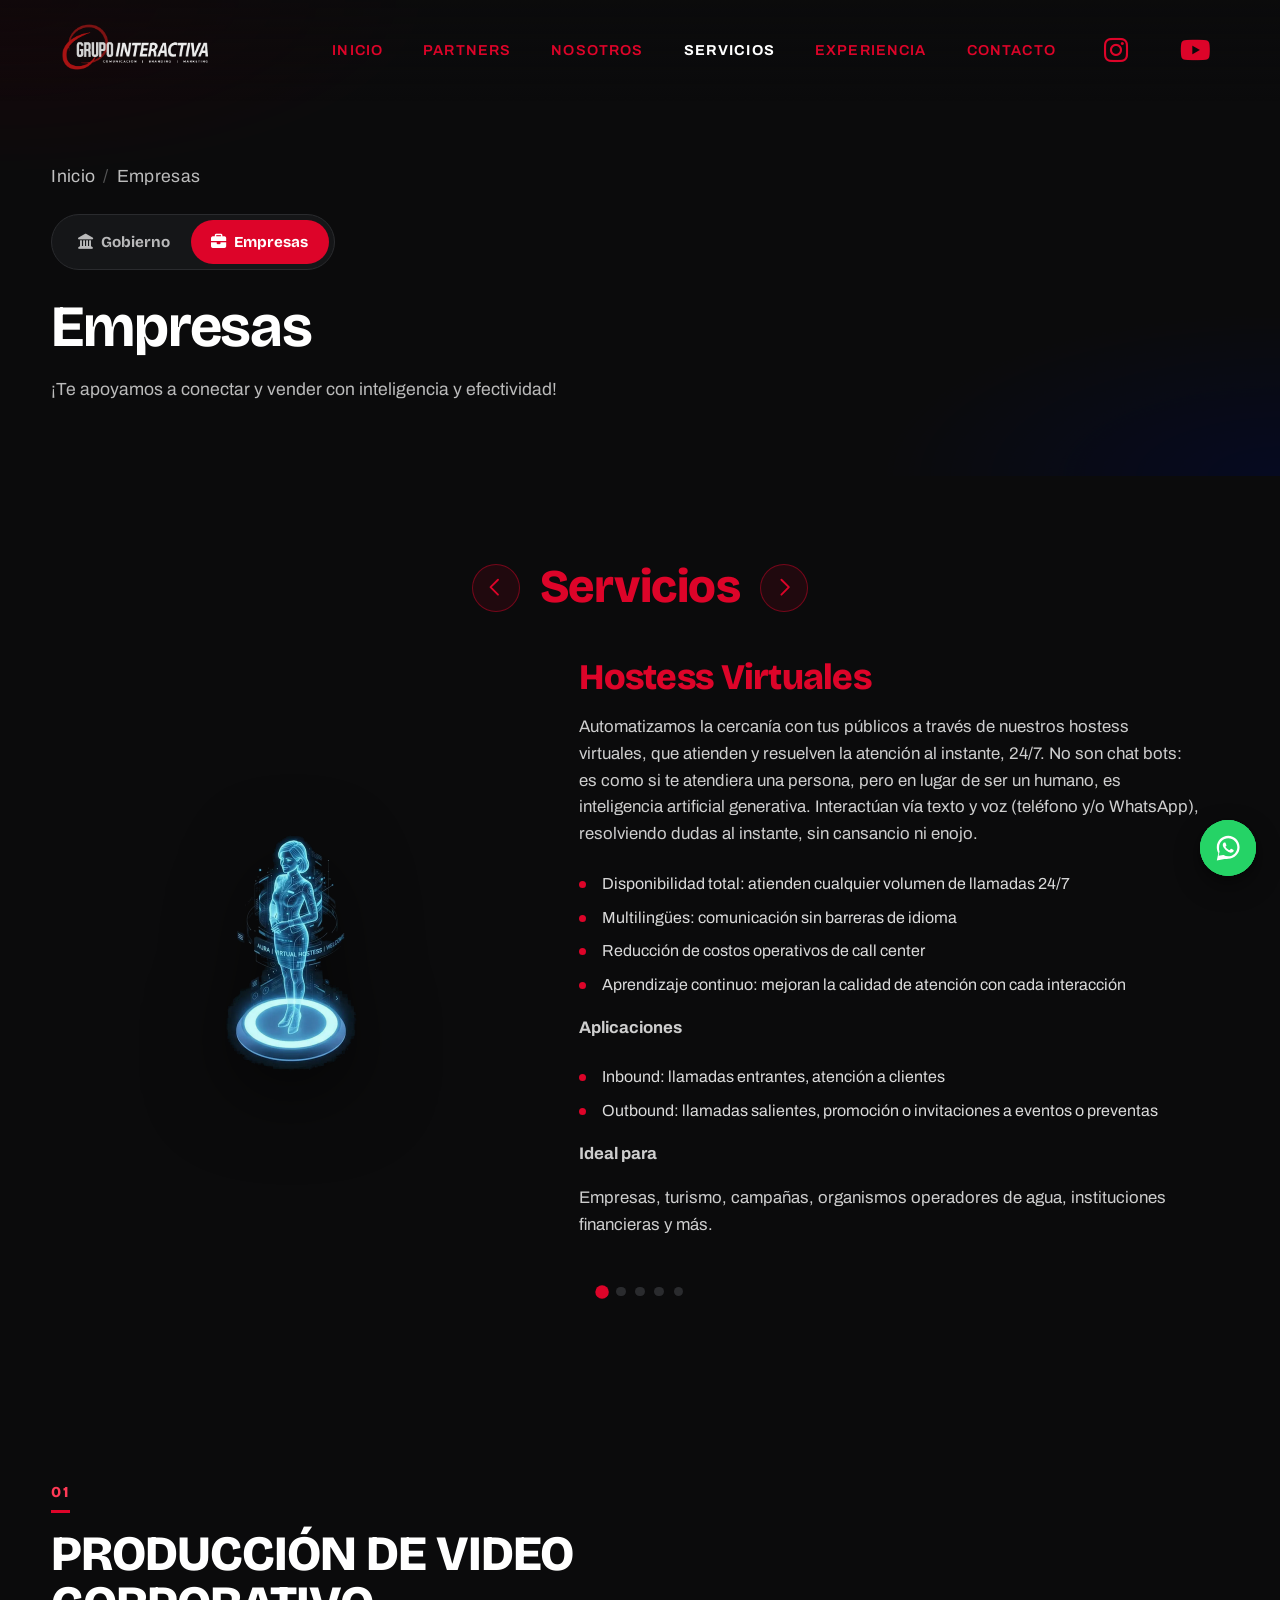
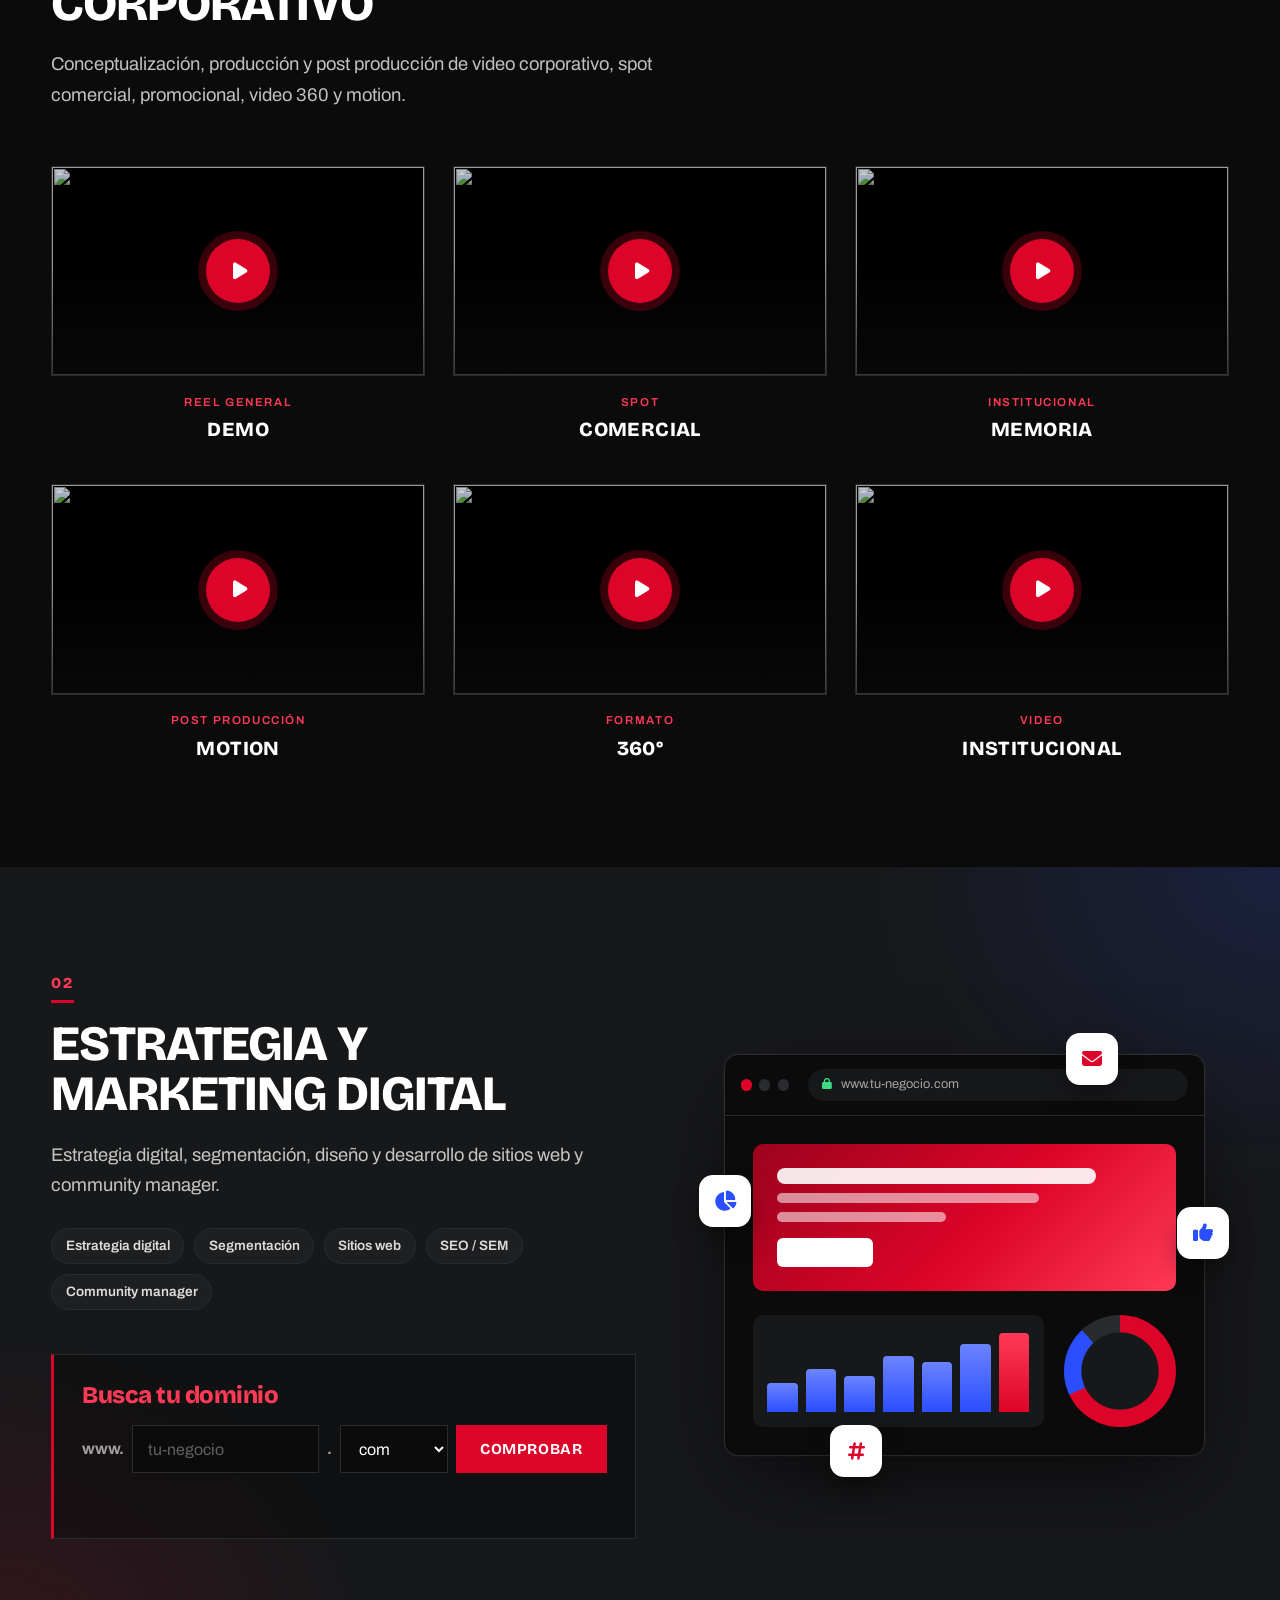
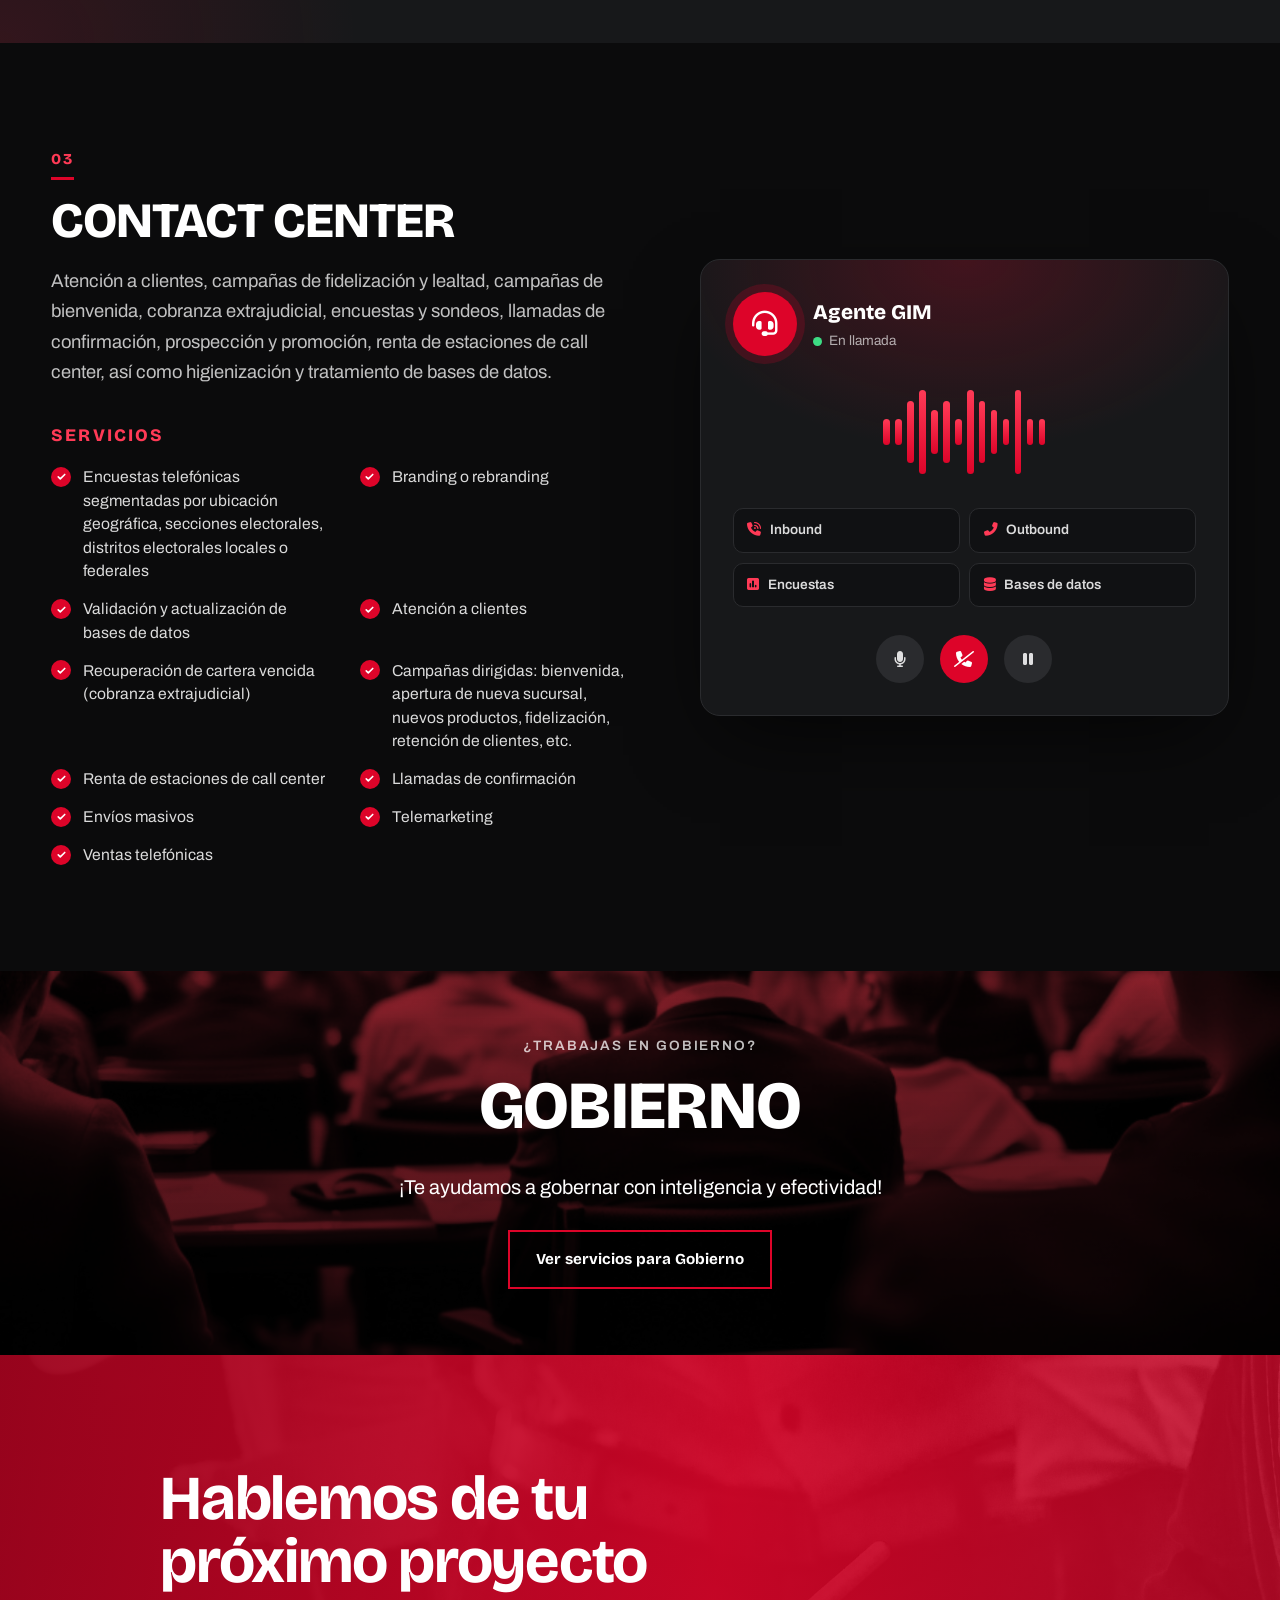
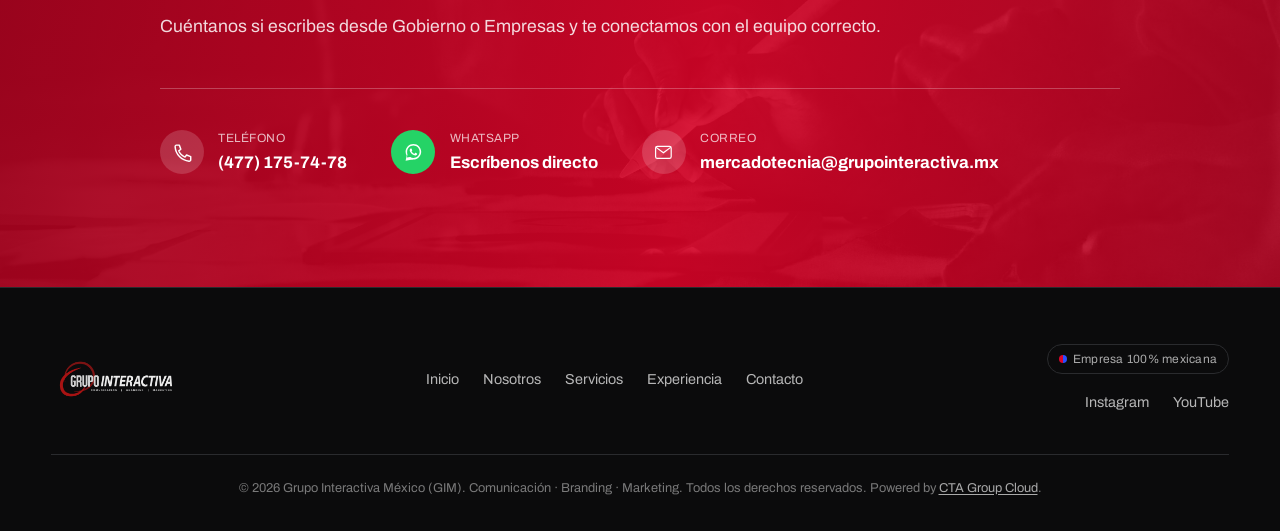
==== commit fc1c6bb2: "cambios penultimos" ====
--- a/empresas.html
+++ b/empresas.html
@@ -63,6 +63,10 @@
     <section class="page-hero">
       <div class="page-hero__inner">
         <p class="breadcrumb"><a href="index.html">Inicio</a><span aria-hidden="true">/</span>Empresas</p>
+        <nav class="sector-switch" aria-label="Cambiar de sector">
+          <a href="gobierno.html"><i class="fa-solid fa-landmark" aria-hidden="true"></i> Gobierno</a>
+          <a href="empresas.html" aria-current="page"><i class="fa-solid fa-briefcase" aria-hidden="true"></i> Empresas</a>
+        </nav>
         <h1>Empresas</h1>
         <p>¡Te apoyamos a conectar y vender con inteligencia y efectividad!</p>
       </div>
@@ -382,6 +386,18 @@
           </div>
         </div>
       </div>
+    </section>
+
+    <section class="sectors sectors--single" aria-label="Servicios para Gobierno">
+      <a class="sector sector--gob" href="gobierno.html">
+        <img class="sector__bg" src="assets/img/gobierno.jpg" alt="" loading="lazy" decoding="async">
+        <div class="sector__content">
+          <p class="sector__kicker" data-reveal>¿Trabajas en gobierno?</p>
+          <h2 class="sector__title" data-reveal>Gobierno</h2>
+          <p class="sector__text" data-reveal>¡Te ayudamos a gobernar con inteligencia y efectividad!</p>
+          <span class="sector__btn" data-reveal>Ver servicios para Gobierno</span>
+        </div>
+      </a>
     </section>
 
     <section class="cta" id="contacto">
--- a/css/style.css
+++ b/css/style.css
@@ -3655,3 +3655,70 @@
     transition-duration: 0.9s, 0.9s, 0.3s;
   }
 }
+
+/* ---------------------------------------------------------------
+   Gobierno ⇄ Empresas switch (sector pages)
+   --------------------------------------------------------------- */
+
+.sector-switch {
+  display: inline-flex;
+  margin-bottom: 1.75rem;
+  padding: 0.3rem;
+  border: 1px solid var(--ink-line);
+  border-radius: 999px;
+  background: rgba(23, 24, 26, 0.85);
+}
+
+.sector-switch a {
+  display: inline-flex;
+  align-items: center;
+  gap: 0.5rem;
+  padding: 0.65rem 1.3rem;
+  border-radius: 999px;
+  font-family: var(--font-display);
+  font-weight: 700;
+  font-size: 0.95rem;
+  color: rgba(255, 255, 255, 0.7);
+  transition: background 0.25s ease, color 0.25s ease;
+}
+
+.sector-switch a:hover {
+  color: var(--white);
+  background: rgba(255, 255, 255, 0.06);
+}
+
+.sector-switch a[aria-current="page"] {
+  background: var(--red);
+  color: var(--white);
+}
+
+.sectors--single {
+  grid-template-columns: 1fr;
+}
+
+.sectors--single .sector {
+  min-height: clamp(22rem, 30vw, 32rem);
+}
+
+.sector__kicker {
+  margin-bottom: 1rem;
+  font-weight: 600;
+  font-size: 0.85rem;
+  letter-spacing: 0.14em;
+  text-transform: uppercase;
+  color: rgba(255, 255, 255, 0.75);
+}
+
+@media (prefers-reduced-motion: no-preference) {
+  .sectors--single .sector__title[data-reveal] {
+    transition-delay: 0.1s;
+  }
+
+  .sectors--single .sector__text[data-reveal] {
+    transition-delay: 0.22s;
+  }
+
+  .sectors--single .sector__btn[data-reveal] {
+    transition-delay: 0.34s, 0.34s, 0s;
+  }
+}
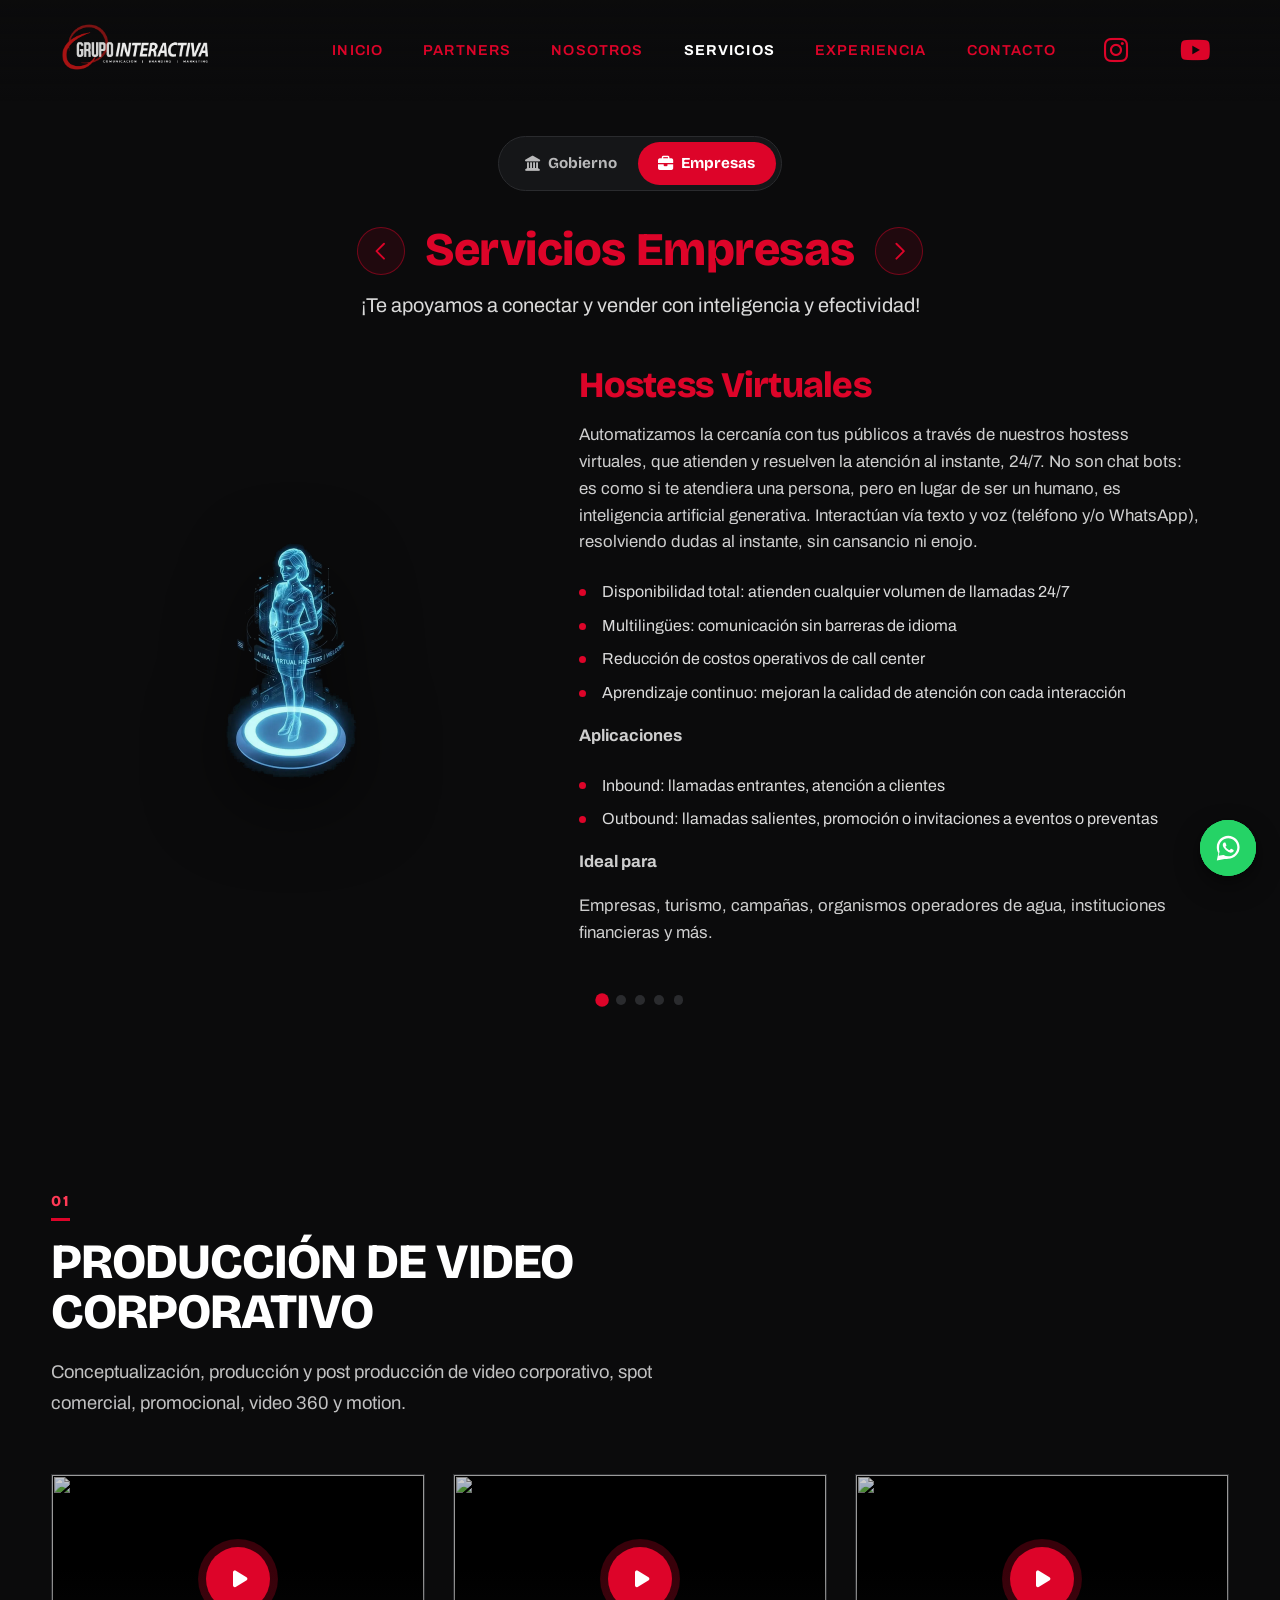
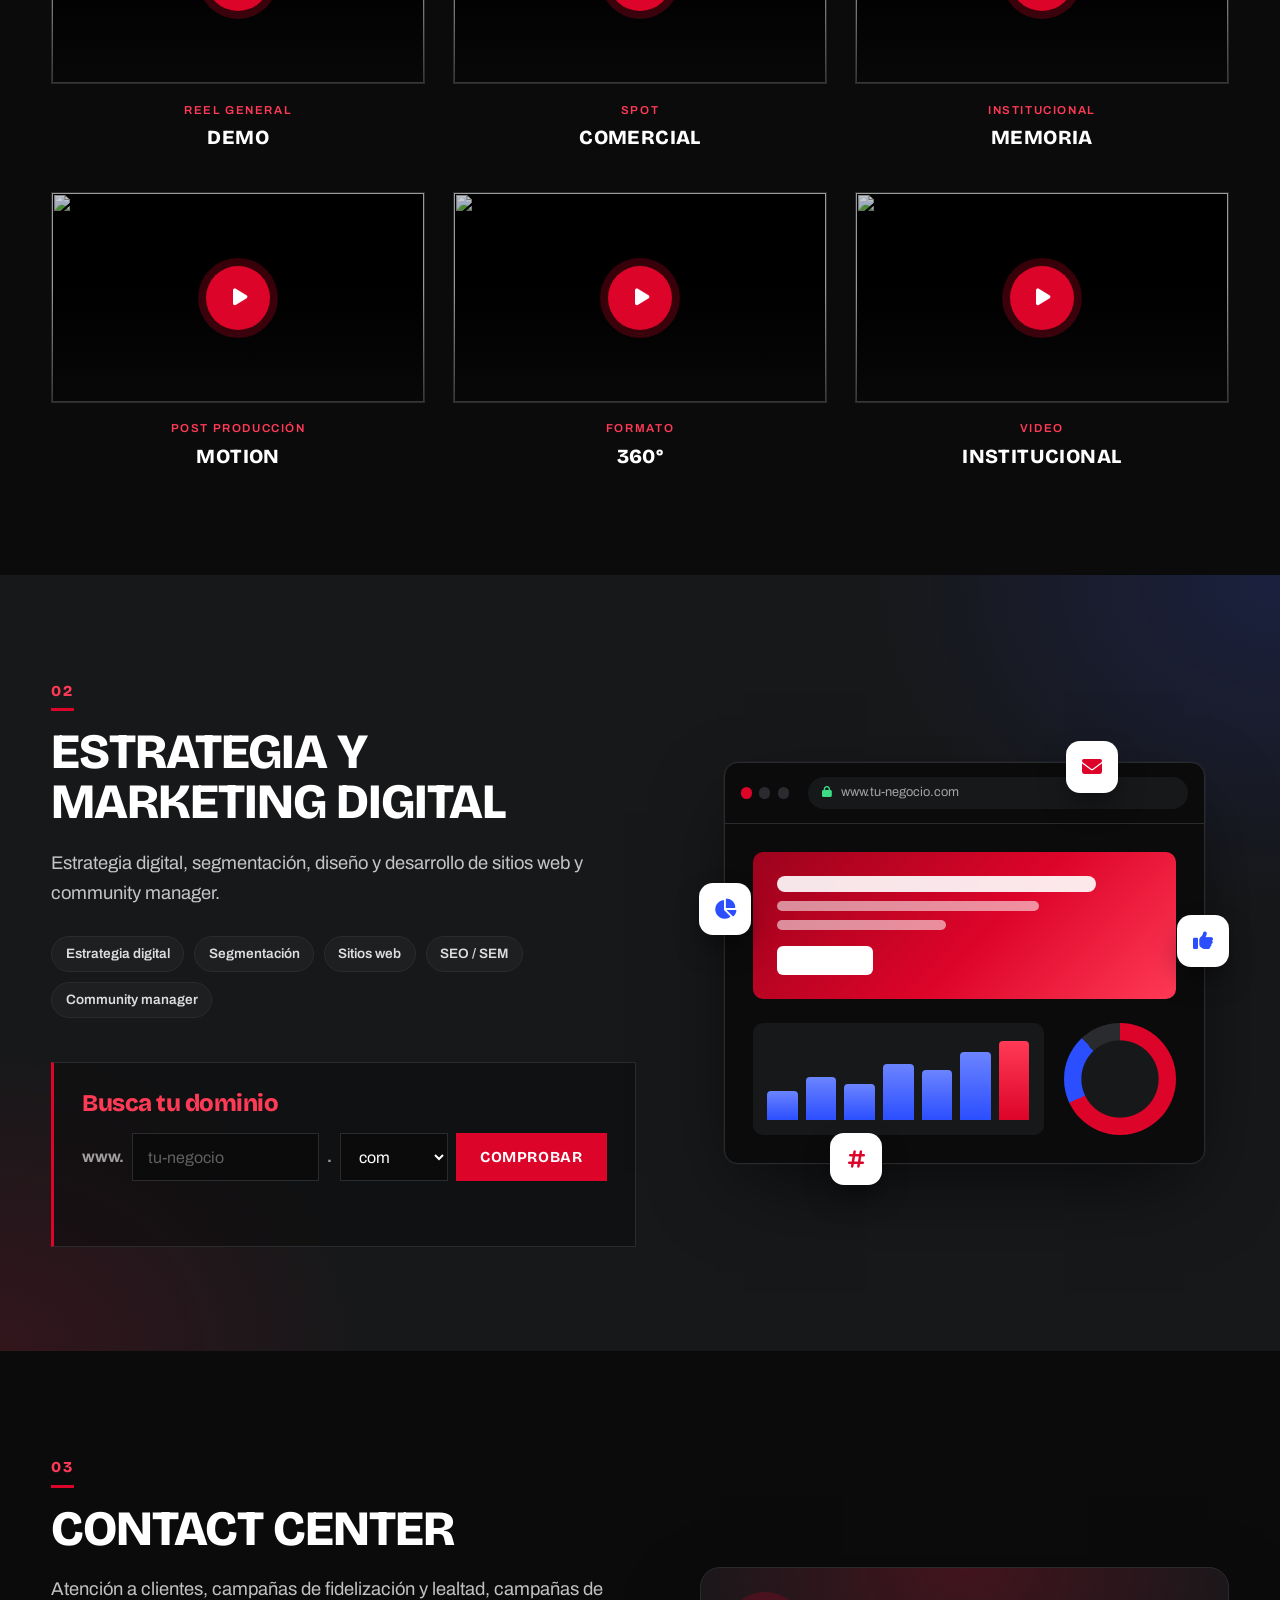
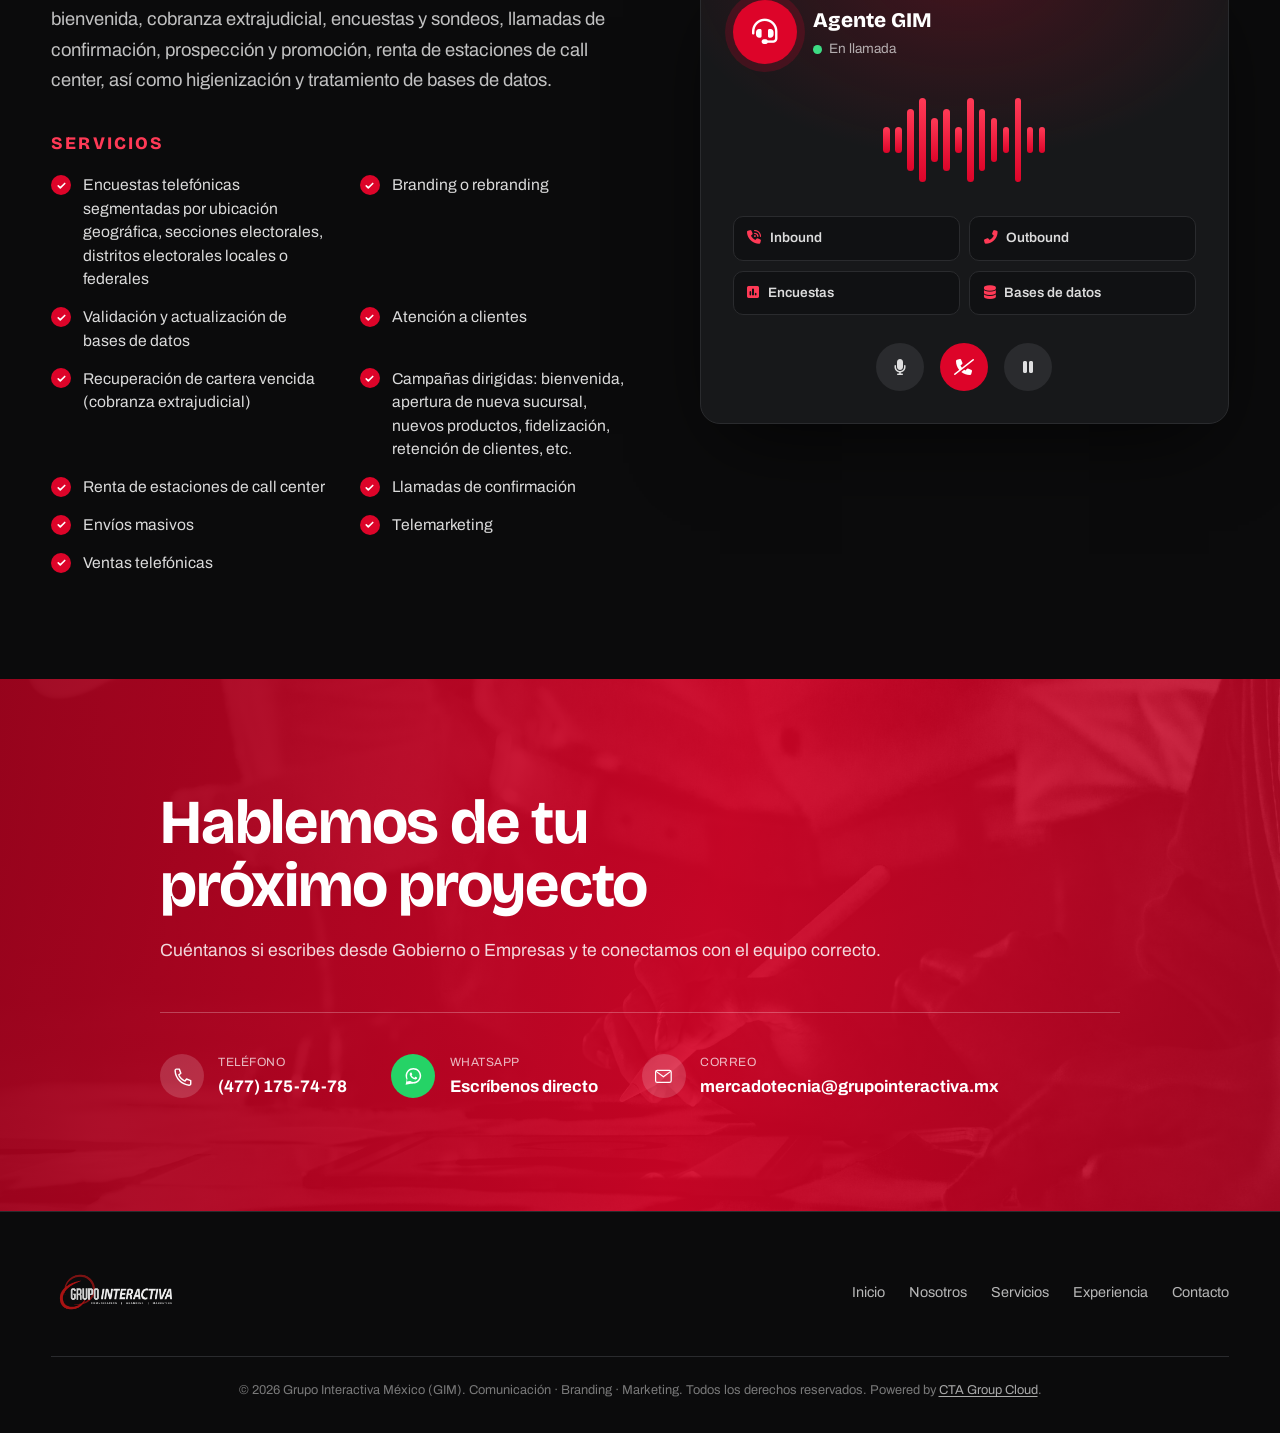
==== commit 5c4777f0: "cambios visuales 2" ====
--- a/empresas.html
+++ b/empresas.html
@@ -60,19 +60,11 @@
 
   <main id="contenido">
 
-    <section class="page-hero">
-      <div class="page-hero__inner">
-        <p class="breadcrumb"><a href="index.html">Inicio</a><span aria-hidden="true">/</span>Empresas</p>
-        <nav class="sector-switch" aria-label="Cambiar de sector">
-          <a href="gobierno.html"><i class="fa-solid fa-landmark" aria-hidden="true"></i> Gobierno</a>
-          <a href="empresas.html" aria-current="page"><i class="fa-solid fa-briefcase" aria-hidden="true"></i> Empresas</a>
-        </nav>
-        <h1>Empresas</h1>
-        <p>¡Te apoyamos a conectar y vender con inteligencia y efectividad!</p>
-      </div>
-    </section>
-
-    <section class="carousel" data-carousel id="servicios">
+    <section class="carousel carousel--page" data-carousel id="servicios">
+      <nav class="sector-switch" aria-label="Cambiar de sector">
+        <a href="gobierno.html"><i class="fa-solid fa-landmark" aria-hidden="true"></i> Gobierno</a>
+        <a href="empresas.html" aria-current="page"><i class="fa-solid fa-briefcase" aria-hidden="true"></i> Empresas</a>
+      </nav>
       <div class="carousel__head">
         <button class="carousel__arrow carousel__arrow--prev" type="button" data-carousel-prev
           aria-label="Servicio anterior">
@@ -81,7 +73,7 @@
               stroke-linejoin="round" />
           </svg>
         </button>
-        <h2 class="carousel__title">Servicios</h2>
+        <h1 class="carousel__title">Servicios Empresas</h1>
         <button class="carousel__arrow carousel__arrow--next" type="button" data-carousel-next
           aria-label="Siguiente servicio">
           <svg viewBox="0 0 24 24" fill="none" xmlns="http://www.w3.org/2000/svg">
@@ -90,6 +82,7 @@
           </svg>
         </button>
       </div>
+      <p class="carousel__slogan">¡Te apoyamos a conectar y vender con inteligencia y efectividad!</p>
 
       <div class="carousel__viewport">
         <div class="carousel__track" data-carousel-track>
@@ -388,18 +381,6 @@
       </div>
     </section>
 
-    <section class="sectors sectors--single" aria-label="Servicios para Gobierno">
-      <a class="sector sector--gob" href="gobierno.html">
-        <img class="sector__bg" src="assets/img/gobierno.jpg" alt="" loading="lazy" decoding="async">
-        <div class="sector__content">
-          <p class="sector__kicker" data-reveal>¿Trabajas en gobierno?</p>
-          <h2 class="sector__title" data-reveal>Gobierno</h2>
-          <p class="sector__text" data-reveal>¡Te ayudamos a gobernar con inteligencia y efectividad!</p>
-          <span class="sector__btn" data-reveal>Ver servicios para Gobierno</span>
-        </div>
-      </a>
-    </section>
-
     <section class="cta" id="contacto">
       <div class="cta__inner">
         <h2 data-reveal>Hablemos de tu próximo proyecto</h2>
@@ -467,14 +448,6 @@
           <li><a href="index.html#contacto">Contacto</a></li>
         </ul>
       </nav>
-      <div class="site-footer__meta">
-        <span class="mx-badge"><span class="mx-badge__dot" aria-hidden="true"></span> Empresa 100% mexicana</span>
-        <ul class="site-footer__social">
-          <li><a href="https://www.instagram.com/grupointeractiva/" target="_blank" rel="noopener">Instagram</a></li>
-          <li><a href="https://www.youtube.com/channel/UCXUrs533jEMglj7IckZVP_w" target="_blank"
-              rel="noopener">YouTube</a></li>
-        </ul>
-      </div>
     </div>
     <div class="site-footer__bottom">
       <p>© <span data-year></span> Grupo Interactiva México (GIM). Comunicación · Branding · Marketing. Todos los
--- a/css/style.css
+++ b/css/style.css
@@ -3692,33 +3692,31 @@
   color: var(--white);
 }
 
-.sectors--single {
-  grid-template-columns: 1fr;
-}
-
-.sectors--single .sector {
-  min-height: clamp(22rem, 30vw, 32rem);
-}
-
-.sector__kicker {
-  margin-bottom: 1rem;
-  font-weight: 600;
-  font-size: 0.85rem;
-  letter-spacing: 0.14em;
-  text-transform: uppercase;
-  color: rgba(255, 255, 255, 0.75);
-}
-
-@media (prefers-reduced-motion: no-preference) {
-  .sectors--single .sector__title[data-reveal] {
-    transition-delay: 0.1s;
-  }
-
-  .sectors--single .sector__text[data-reveal] {
-    transition-delay: 0.22s;
-  }
-
-  .sectors--single .sector__btn[data-reveal] {
-    transition-delay: 0.34s, 0.34s, 0s;
-  }
-}
+/* Sector pages: carousel is the first block, so it clears the fixed
+   header, carries the Gobierno/Empresas toggle and a slogan under the title. */
+.carousel--page {
+  padding-top: 8.5rem;
+  text-align: center;
+}
+
+.carousel--page .carousel__viewport {
+  text-align: left;
+}
+
+.carousel--page .sector-switch {
+  margin-bottom: 2.25rem;
+}
+
+.carousel__slogan {
+  max-width: 88rem;
+  margin: 0.9rem auto 0;
+  padding: 0 1.5rem;
+  font-size: clamp(1rem, 0.4vw + 0.95rem, 1.25rem);
+  color: rgba(255, 255, 255, 0.85);
+}
+
+@media (max-width: 640px) {
+  .carousel--page {
+    padding-top: 7rem;
+  }
+}
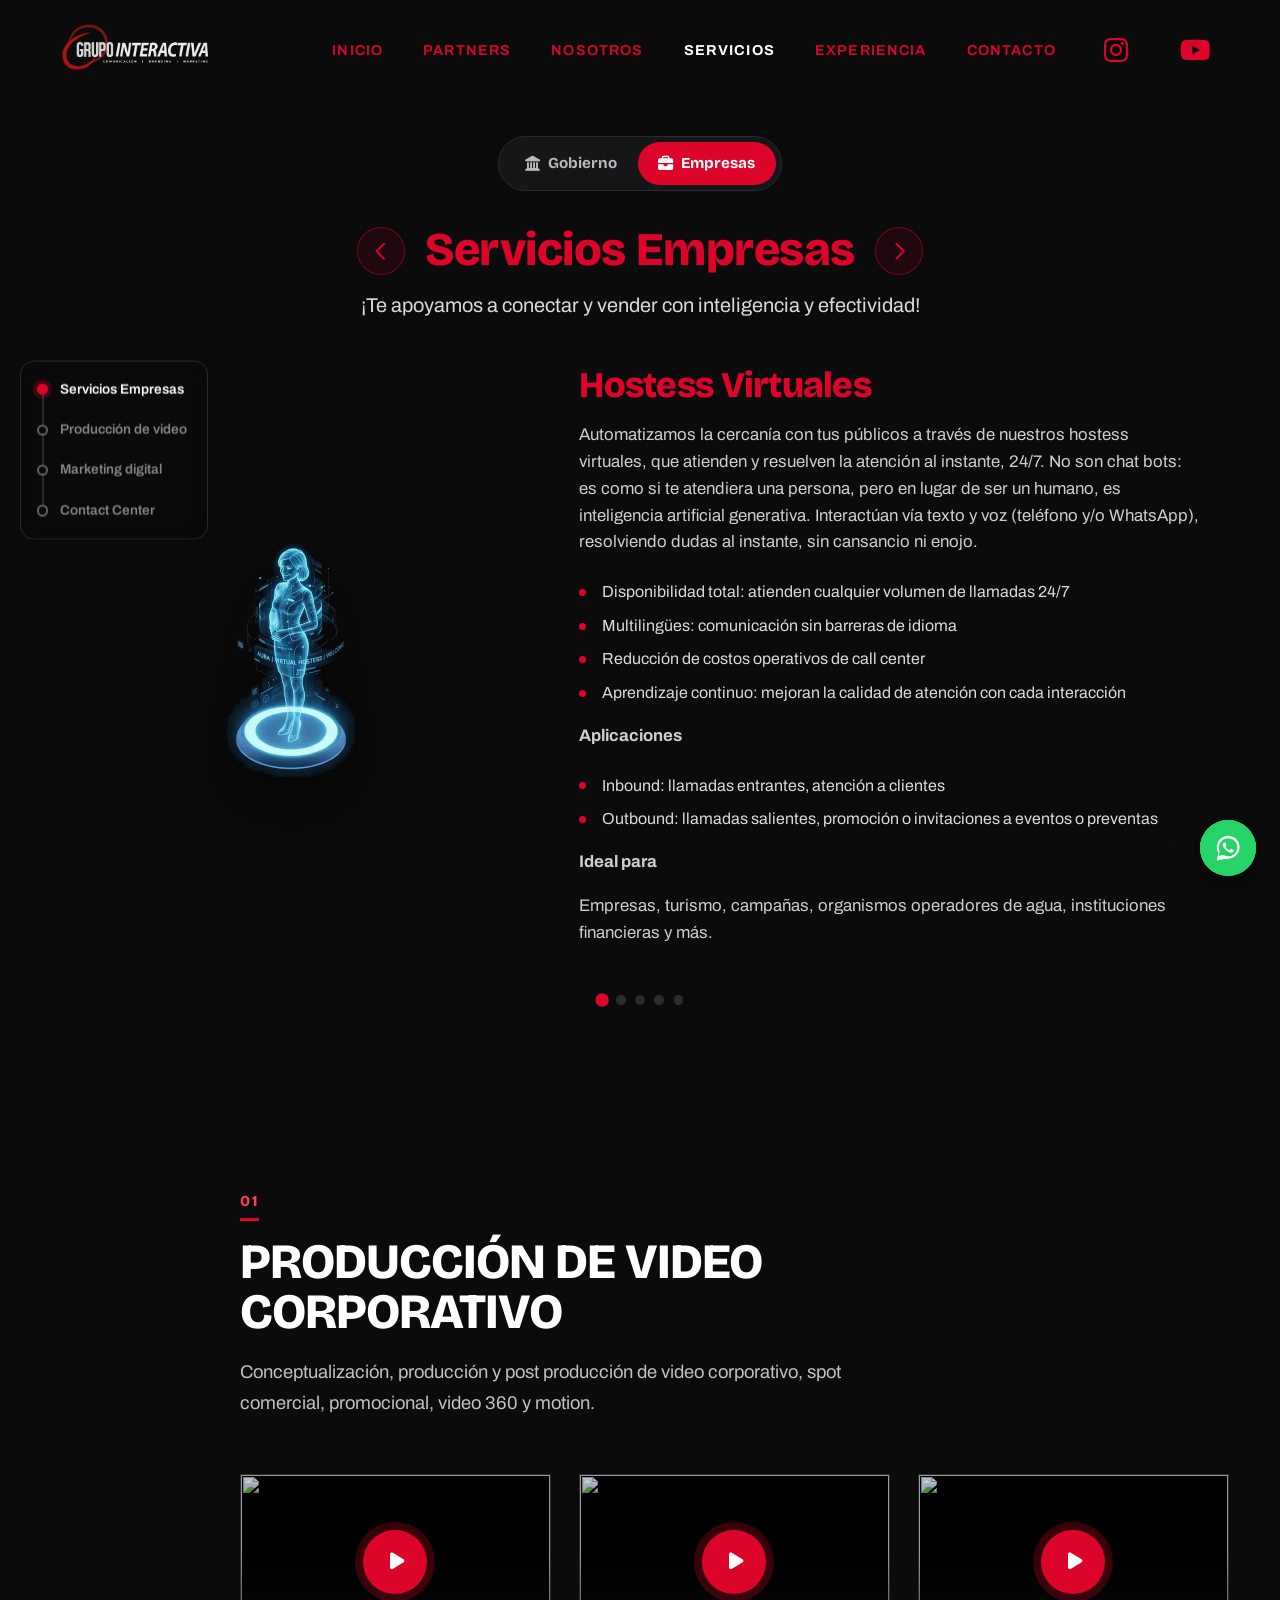
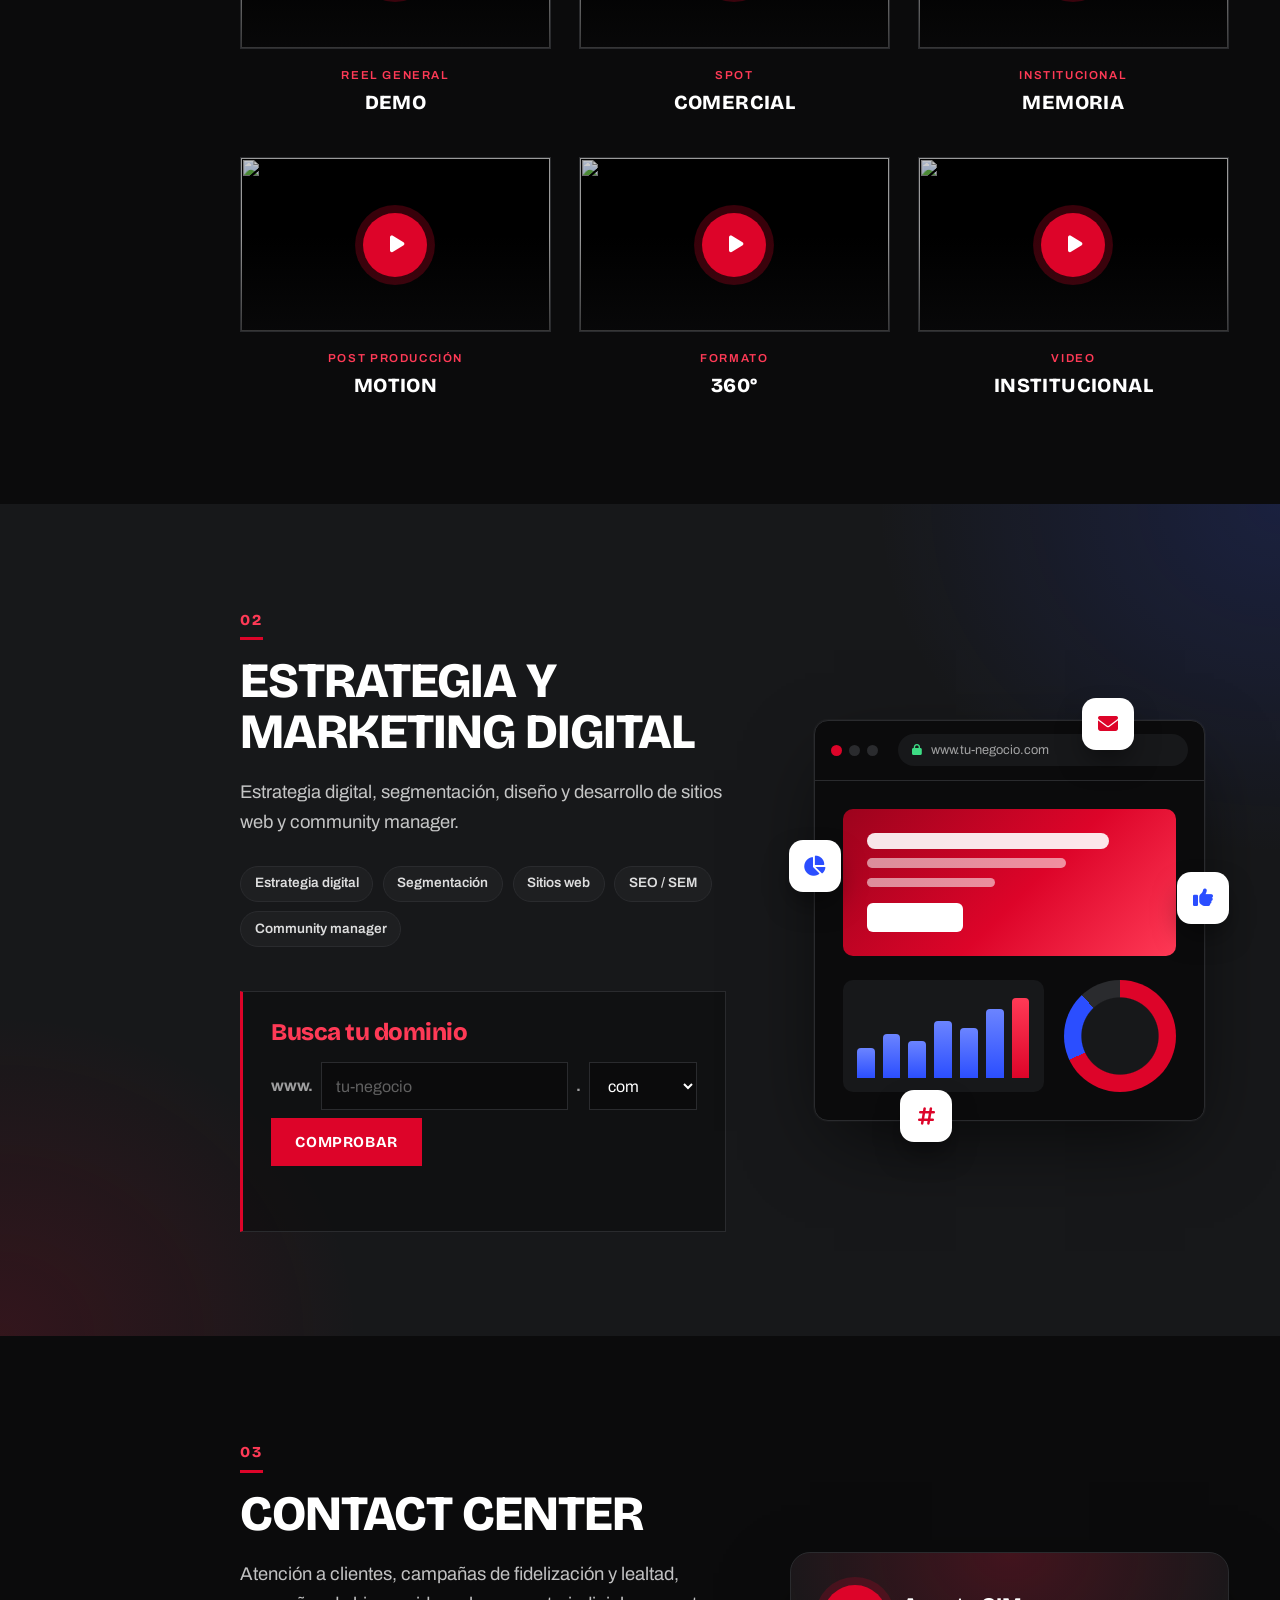
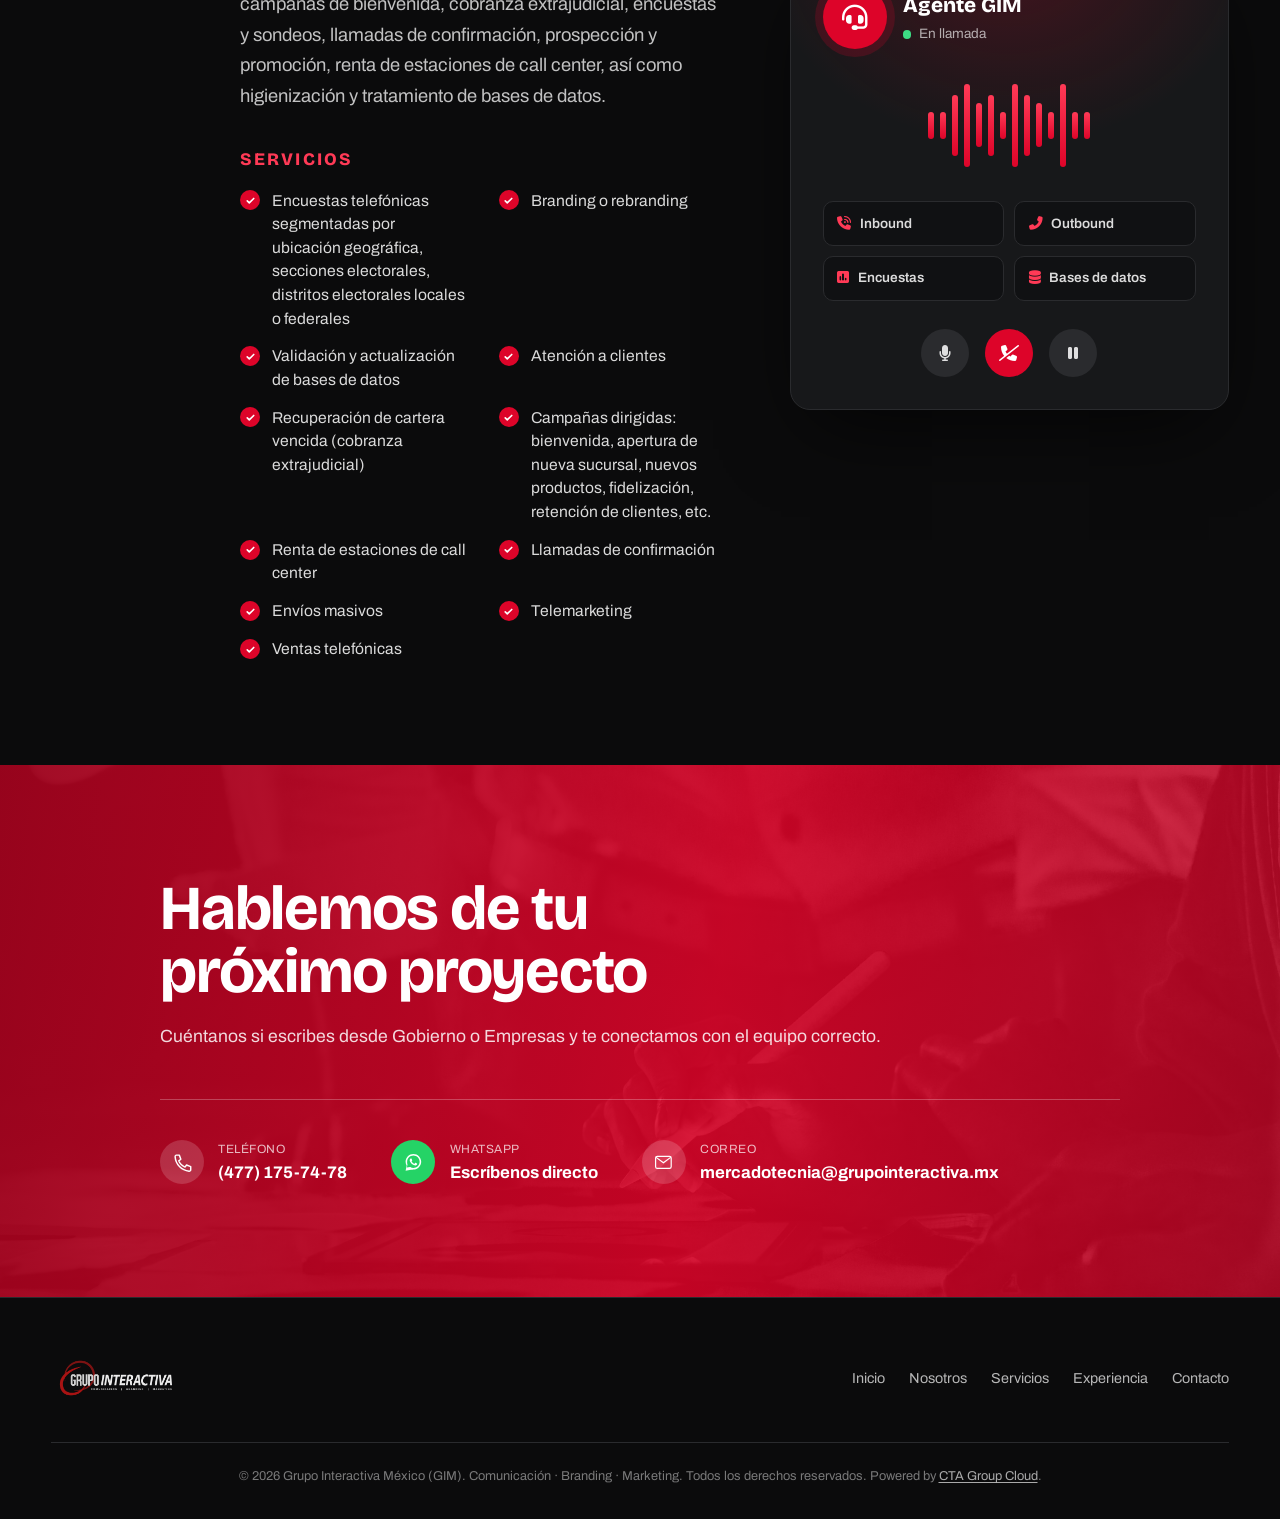
==== commit aadee598: "submenu" ====
--- a/empresas.html
+++ b/empresas.html
@@ -58,6 +58,19 @@
     </div>
   </header>
 
+  <nav class="page-rail" data-page-rail aria-label="Secciones de la página">
+    <button class="page-rail__toggle" type="button" data-rail-toggle aria-expanded="false"
+      aria-controls="page-rail-list">
+      <i class="fa-solid fa-bars" aria-hidden="true"></i> Servicios
+    </button>
+    <ul class="page-rail__list" id="page-rail-list">
+      <li><a href="#servicios" data-rail-link><span class="page-rail__dot" aria-hidden="true"></span>Servicios Empresas</a></li>
+      <li><a href="#produccion-video" data-rail-link><span class="page-rail__dot" aria-hidden="true"></span>Producción de video</a></li>
+      <li><a href="#marketing-digital" data-rail-link><span class="page-rail__dot" aria-hidden="true"></span>Marketing digital</a></li>
+      <li><a href="#contact-center" data-rail-link><span class="page-rail__dot" aria-hidden="true"></span>Contact Center</a></li>
+    </ul>
+  </nav>
+
   <main id="contenido">
 
     <section class="carousel carousel--page" data-carousel id="servicios">
--- a/css/style.css
+++ b/css/style.css
@@ -3720,3 +3720,183 @@
     padding-top: 7rem;
   }
 }
+
+/* ---------------------------------------------------------------
+   Page rail (Gobierno / Empresas): side section menu on desktop,
+   floating "Servicios" button + popover list on smaller screens.
+   --------------------------------------------------------------- */
+
+.page-rail {
+  position: fixed;
+  z-index: 80;
+  transition: opacity 0.35s ease, transform 0.35s ease, visibility 0.35s;
+}
+
+.page-rail.is-hidden {
+  opacity: 0;
+  visibility: hidden;
+  pointer-events: none;
+}
+
+.page-rail__list a {
+  display: flex;
+  align-items: center;
+  gap: 0.75rem;
+  font-size: 0.85rem;
+  font-weight: 600;
+  color: rgba(255, 255, 255, 0.5);
+  white-space: nowrap;
+  transition: color 0.25s ease;
+}
+
+.page-rail__list a:hover {
+  color: var(--white);
+}
+
+.page-rail__list a.is-active {
+  color: var(--white);
+}
+
+.page-rail__dot {
+  flex: none;
+  position: relative;
+  z-index: 1;
+  width: 0.7rem;
+  height: 0.7rem;
+  border-radius: 50%;
+  border: 2px solid rgba(255, 255, 255, 0.35);
+  background: var(--ink);
+  transition: background 0.25s ease, border-color 0.25s ease, box-shadow 0.25s ease;
+}
+
+.page-rail__list a:hover .page-rail__dot {
+  border-color: var(--white);
+}
+
+.page-rail__list a.is-active .page-rail__dot {
+  border-color: var(--red);
+  background: var(--red);
+  box-shadow: 0 0 0 4px rgba(221, 4, 41, 0.25);
+}
+
+/* Desktop: side rail */
+@media (min-width: 1200px) {
+  .page-rail {
+    left: 1.25rem;
+    top: 50%;
+    transform: translateY(-50%);
+    padding: 1.1rem 1.25rem 1.1rem 1rem;
+    border: 1px solid var(--ink-line);
+    border-radius: 14px;
+    background: rgba(11, 11, 12, 0.72);
+    -webkit-backdrop-filter: blur(10px);
+    backdrop-filter: blur(10px);
+  }
+
+  .page-rail.is-hidden {
+    transform: translate(-1rem, -50%);
+  }
+
+  .page-rail__toggle {
+    display: none;
+  }
+
+  .page-rail__list {
+    position: relative;
+    display: grid;
+    gap: 1.25rem;
+  }
+
+  /* vertical line joining the dots */
+  .page-rail__list::before {
+    content: "";
+    position: absolute;
+    left: calc(0.35rem - 1px);
+    top: 0.5rem;
+    bottom: 0.5rem;
+    width: 2px;
+    background: var(--ink-line);
+  }
+}
+
+/* Tablet / phone: floating button bottom-left */
+@media (max-width: 1199.98px) {
+  .page-rail {
+    left: 1.25rem;
+    bottom: 1.5rem;
+  }
+
+  .page-rail.is-hidden {
+    transform: translateY(1rem);
+  }
+
+  .page-rail__toggle {
+    display: inline-flex;
+    align-items: center;
+    gap: 0.55rem;
+    height: 3.5rem;
+    padding: 0 1.3rem;
+    border: 1px solid var(--ink-line);
+    border-radius: 999px;
+    background: rgba(23, 24, 26, 0.92);
+    -webkit-backdrop-filter: blur(10px);
+    backdrop-filter: blur(10px);
+    color: var(--white);
+    font-family: var(--font-display);
+    font-weight: 700;
+    font-size: 0.95rem;
+    cursor: pointer;
+    box-shadow: 0 10px 26px rgba(0, 0, 0, 0.45);
+  }
+
+  .page-rail__toggle i {
+    color: var(--red-tint);
+  }
+
+  .page-rail__toggle[aria-expanded="true"] {
+    border-color: var(--red);
+  }
+
+  .page-rail__list {
+    position: absolute;
+    left: 0;
+    bottom: calc(100% + 0.75rem);
+    display: grid;
+    gap: 0.25rem;
+    min-width: 15rem;
+    padding: 0.6rem;
+    border: 1px solid var(--ink-line);
+    border-radius: 14px;
+    background: rgba(23, 24, 26, 0.97);
+    box-shadow: 0 20px 50px rgba(0, 0, 0, 0.55);
+    opacity: 0;
+    visibility: hidden;
+    transform: translateY(0.5rem);
+    transition: opacity 0.25s ease, transform 0.25s ease, visibility 0.25s;
+  }
+
+  .page-rail.is-open .page-rail__list {
+    opacity: 1;
+    visibility: visible;
+    transform: translateY(0);
+  }
+
+  .page-rail__list a {
+    padding: 0.8rem 0.9rem;
+    border-radius: 10px;
+    font-size: 0.95rem;
+    color: rgba(255, 255, 255, 0.8);
+  }
+
+  .page-rail__list a.is-active {
+    background: rgba(221, 4, 41, 0.14);
+  }
+}
+
+/* Leave room for the side rail where the centered content would otherwise
+   start under it (between 1200px and ~1800px wide). */
+@media (min-width: 1200px) and (max-width: 1799.98px) {
+  .page-rail ~ main .svc {
+    padding-left: 15rem;
+  }
+}
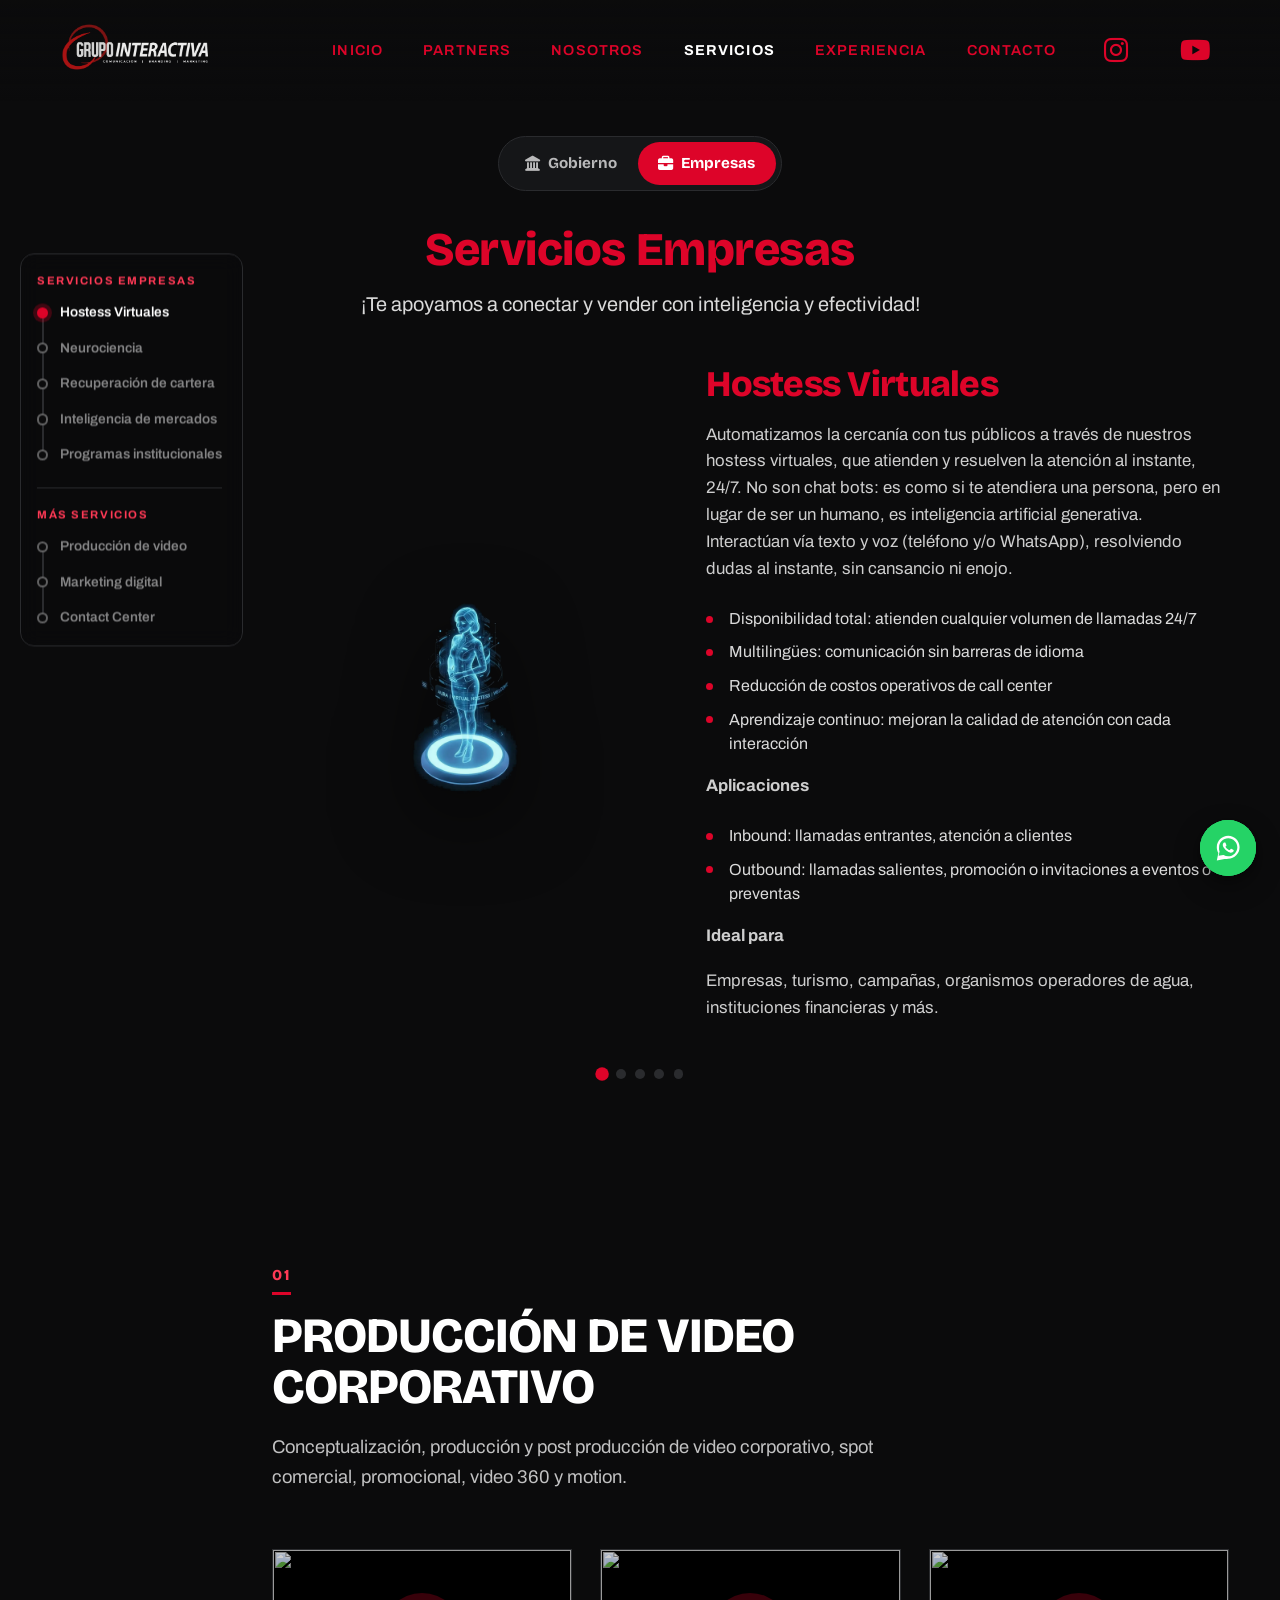
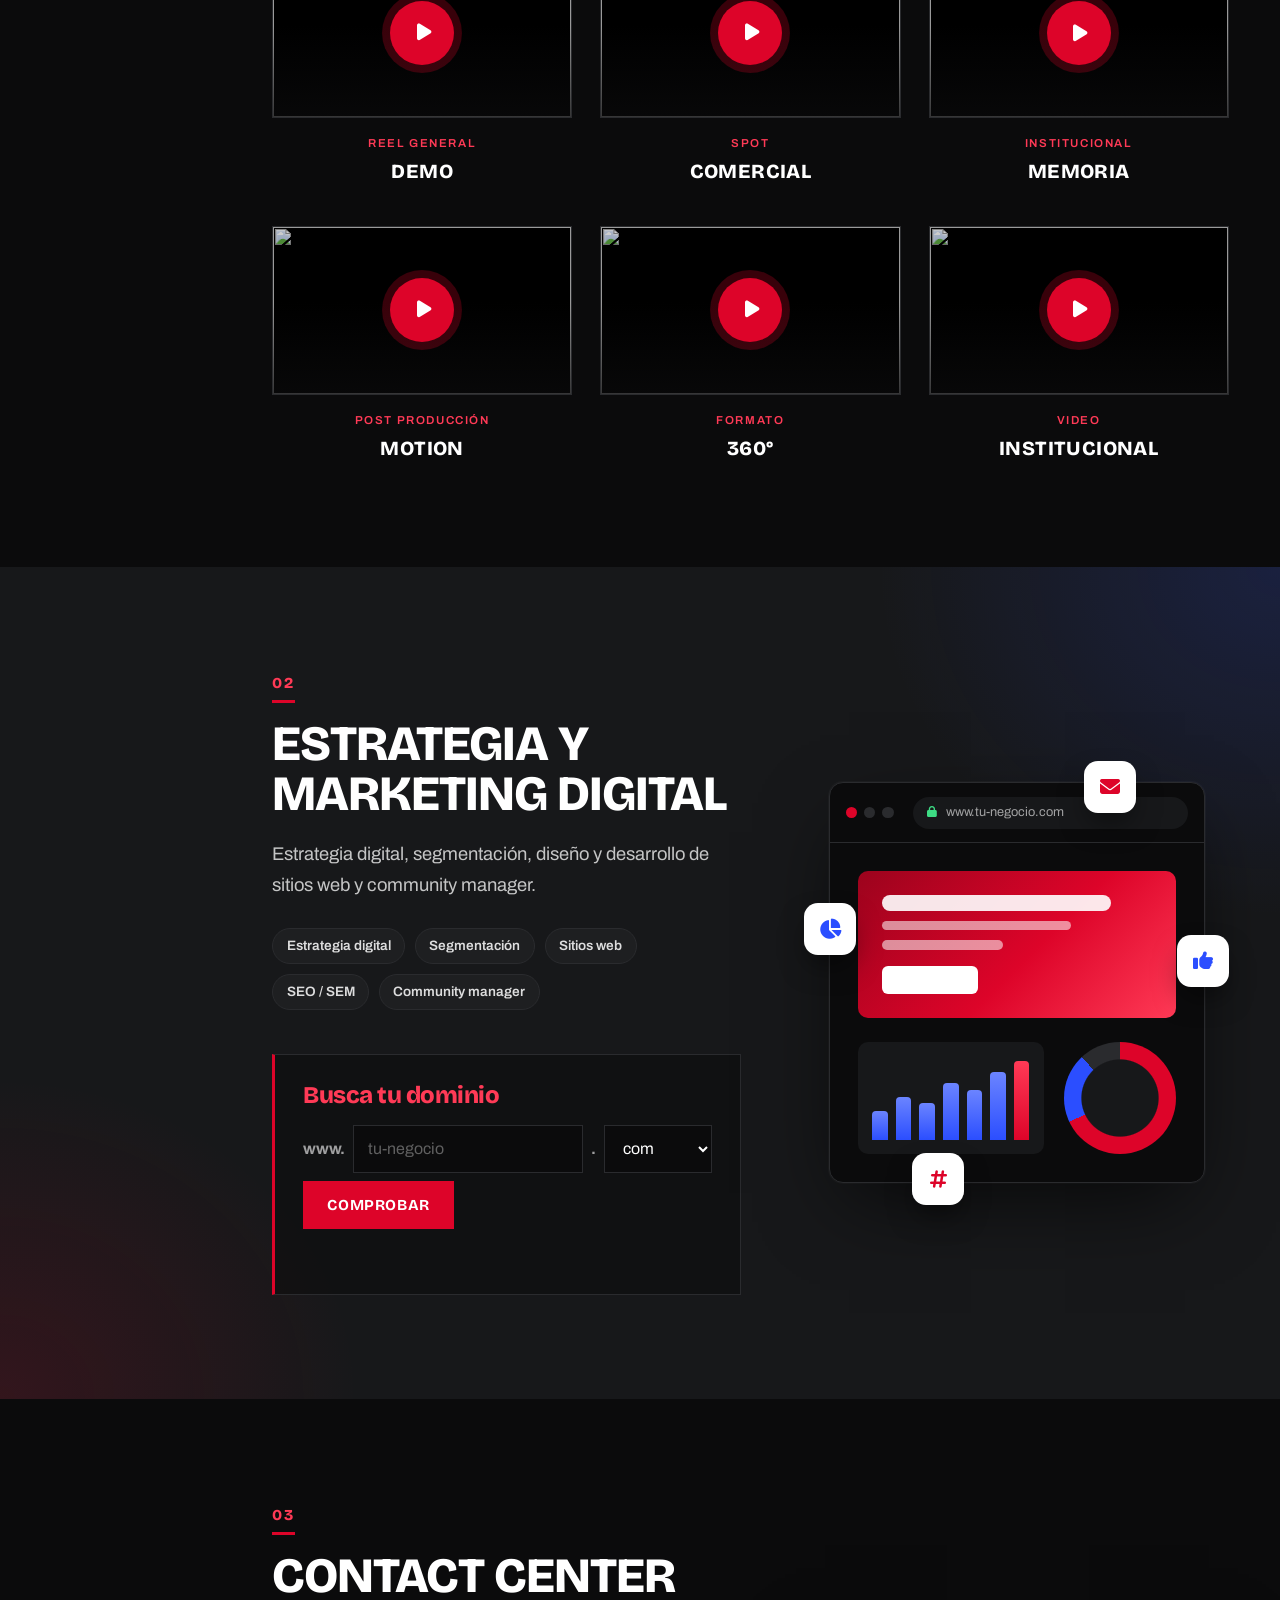
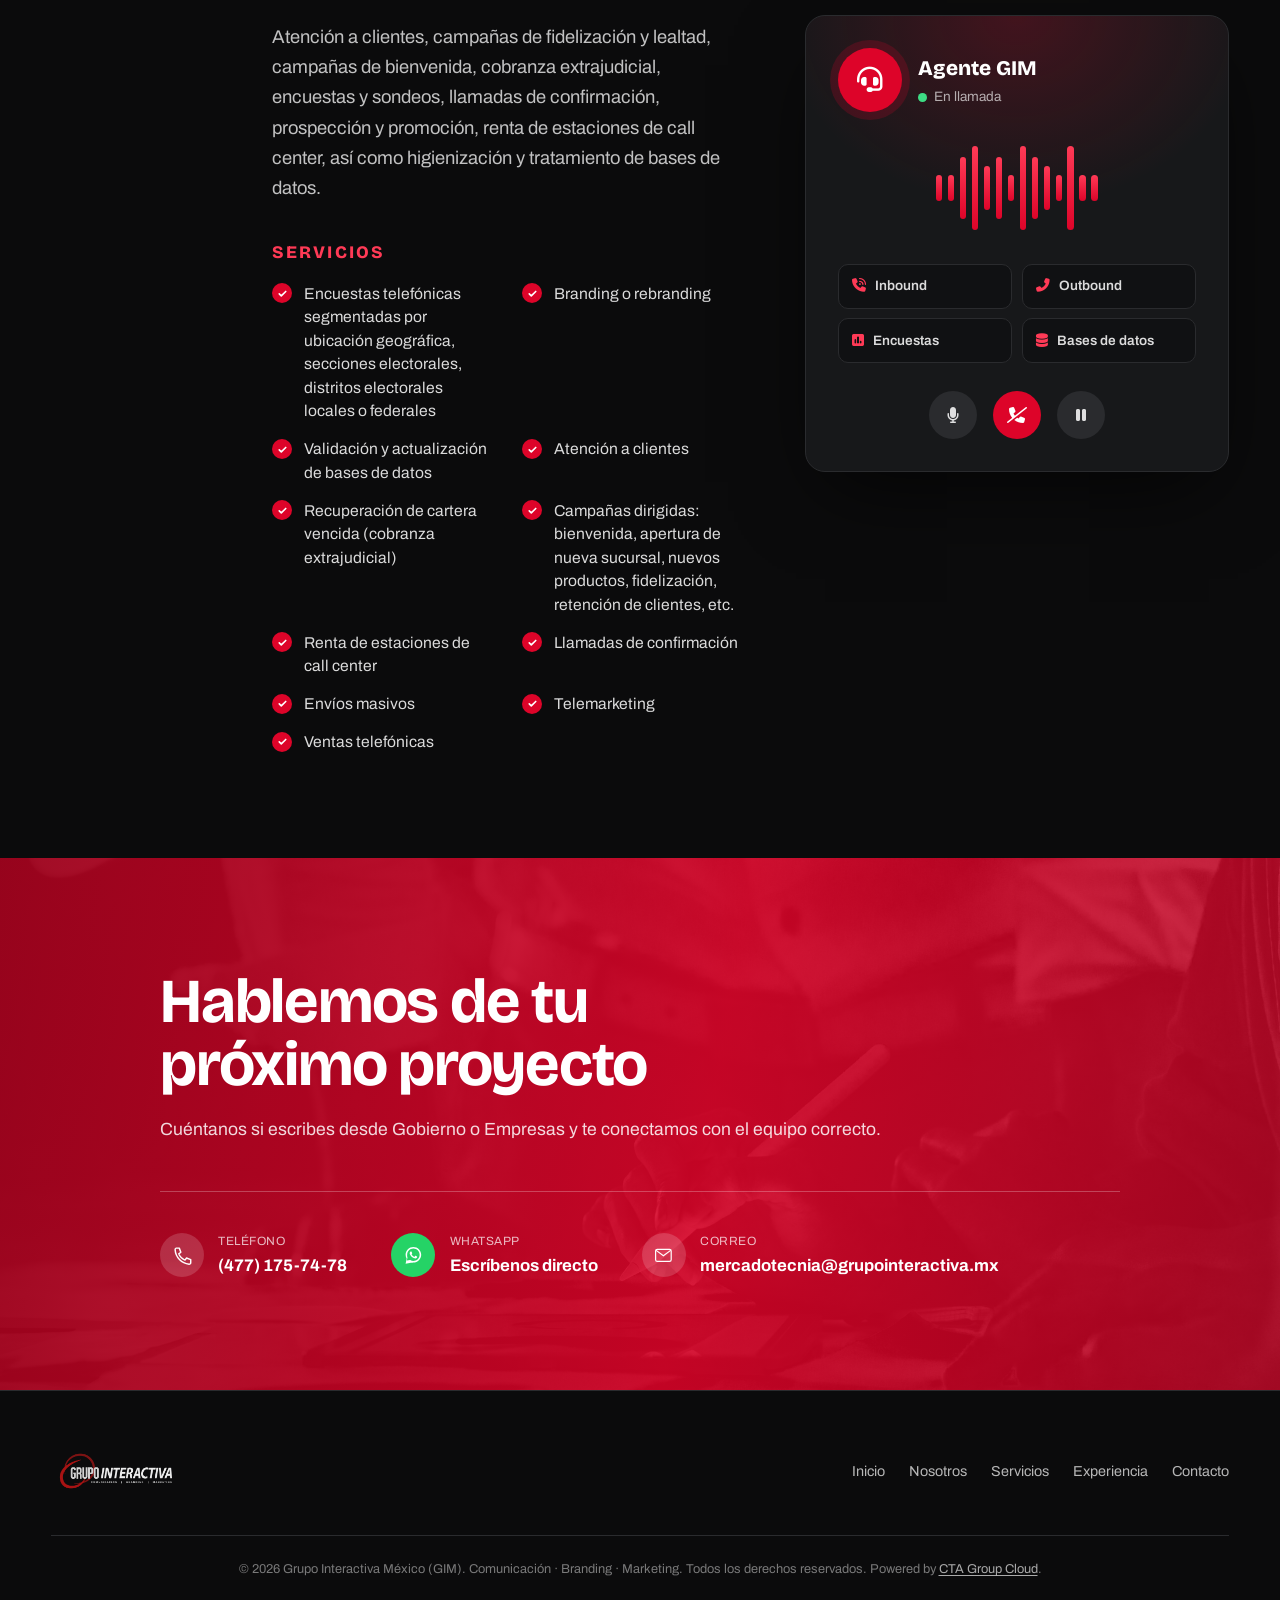
==== commit 828ad040: "cambios del cliente requqeridos cambios" ====
--- a/empresas.html
+++ b/empresas.html
@@ -63,12 +63,22 @@
       aria-controls="page-rail-list">
       <i class="fa-solid fa-bars" aria-hidden="true"></i> Servicios
     </button>
-    <ul class="page-rail__list" id="page-rail-list">
-      <li><a href="#servicios" data-rail-link><span class="page-rail__dot" aria-hidden="true"></span>Servicios Empresas</a></li>
-      <li><a href="#produccion-video" data-rail-link><span class="page-rail__dot" aria-hidden="true"></span>Producción de video</a></li>
-      <li><a href="#marketing-digital" data-rail-link><span class="page-rail__dot" aria-hidden="true"></span>Marketing digital</a></li>
-      <li><a href="#contact-center" data-rail-link><span class="page-rail__dot" aria-hidden="true"></span>Contact Center</a></li>
-    </ul>
+    <div class="page-rail__groups" id="page-rail-list">
+      <p class="page-rail__group">Servicios Empresas</p>
+      <ul class="page-rail__list">
+        <li><a href="#servicios" data-rail-link data-rail-slide="0"><span class="page-rail__dot" aria-hidden="true"></span>Hostess Virtuales</a></li>
+        <li><a href="#servicios" data-rail-link data-rail-slide="1"><span class="page-rail__dot" aria-hidden="true"></span>Neurociencia</a></li>
+        <li><a href="#servicios" data-rail-link data-rail-slide="2"><span class="page-rail__dot" aria-hidden="true"></span>Recuperación de cartera</a></li>
+        <li><a href="#servicios" data-rail-link data-rail-slide="3"><span class="page-rail__dot" aria-hidden="true"></span>Inteligencia de mercados</a></li>
+        <li><a href="#servicios" data-rail-link data-rail-slide="4"><span class="page-rail__dot" aria-hidden="true"></span>Programas institucionales</a></li>
+      </ul>
+      <p class="page-rail__group">Más servicios</p>
+      <ul class="page-rail__list">
+        <li><a href="#produccion-video" data-rail-link><span class="page-rail__dot" aria-hidden="true"></span>Producción de video</a></li>
+        <li><a href="#marketing-digital" data-rail-link><span class="page-rail__dot" aria-hidden="true"></span>Marketing digital</a></li>
+        <li><a href="#contact-center" data-rail-link><span class="page-rail__dot" aria-hidden="true"></span>Contact Center</a></li>
+      </ul>
+    </div>
   </nav>
 
   <main id="contenido">
--- a/css/style.css
+++ b/css/style.css
@@ -3895,8 +3895,49 @@
 
 /* Leave room for the side rail where the centered content would otherwise
    start under it (between 1200px and ~1800px wide). */
-@media (min-width: 1200px) and (max-width: 1799.98px) {
+@media (min-width: 1200px) and (max-width: 1899.98px) {
   .page-rail ~ main .svc {
-    padding-left: 15rem;
-  }
-}
+    padding-left: 17rem;
+  }
+}
+
+/* The floating "Servicios" button looked out of place on phones/tablets:
+   the section menu only shows as the desktop side rail. */
+@media (max-width: 1199.98px) {
+  .page-rail {
+    display: none;
+  }
+}
+
+/* Rail v2: carousel services listed one by one (they drive the slides),
+   grouped under small headings; no carousel arrows on desktop since the
+   rail replaces them. */
+.page-rail__group {
+  margin: 0 0 0.85rem;
+  font-size: 0.7rem;
+  font-weight: 700;
+  letter-spacing: 0.14em;
+  text-transform: uppercase;
+  color: var(--red-tint);
+}
+
+.page-rail__list + .page-rail__group {
+  margin-top: 1.4rem;
+  padding-top: 1.1rem;
+  border-top: 1px solid var(--ink-line);
+}
+
+@media (min-width: 1200px) {
+  .page-rail__list {
+    gap: 0.95rem;
+  }
+
+  .page-rail ~ main .carousel--page .carousel__arrow {
+    display: none;
+  }
+
+  .page-rail ~ main .carousel--page .carousel__slide {
+    padding-left: 17rem;
+  }
+}
+
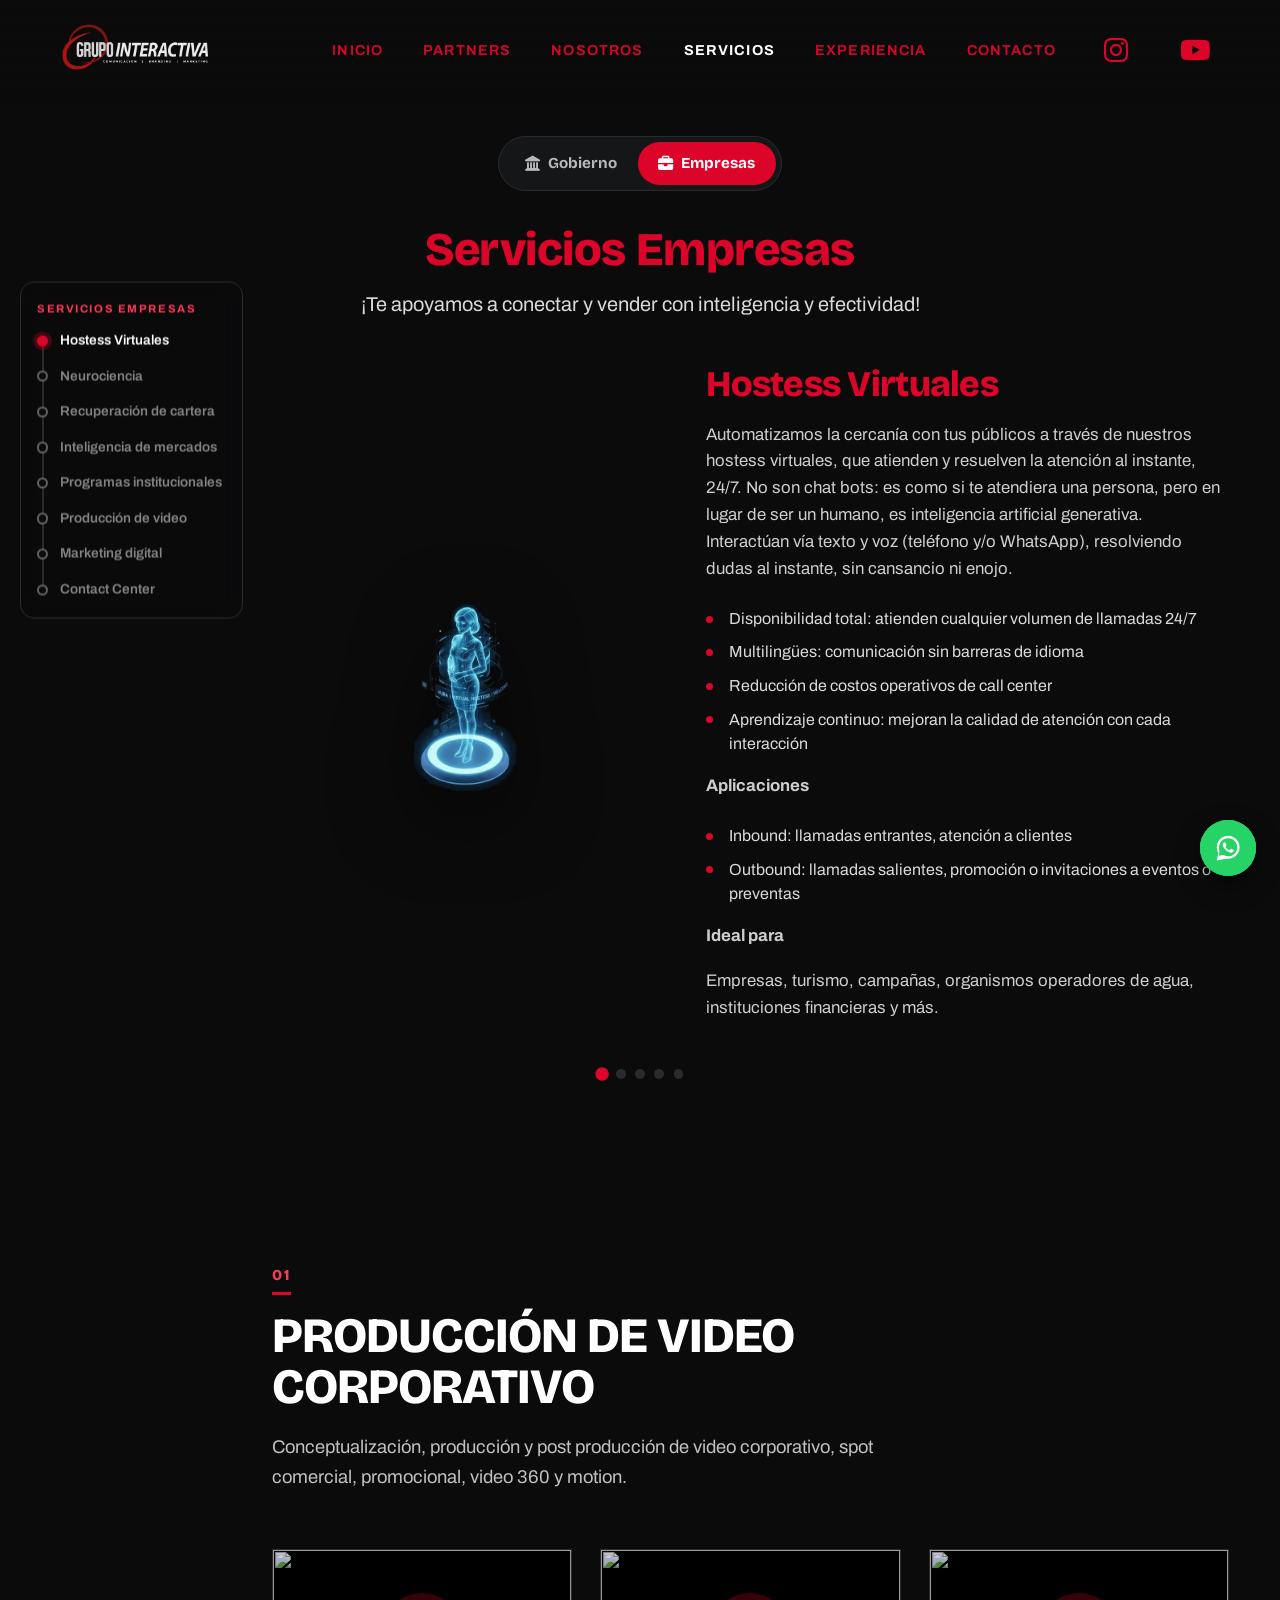
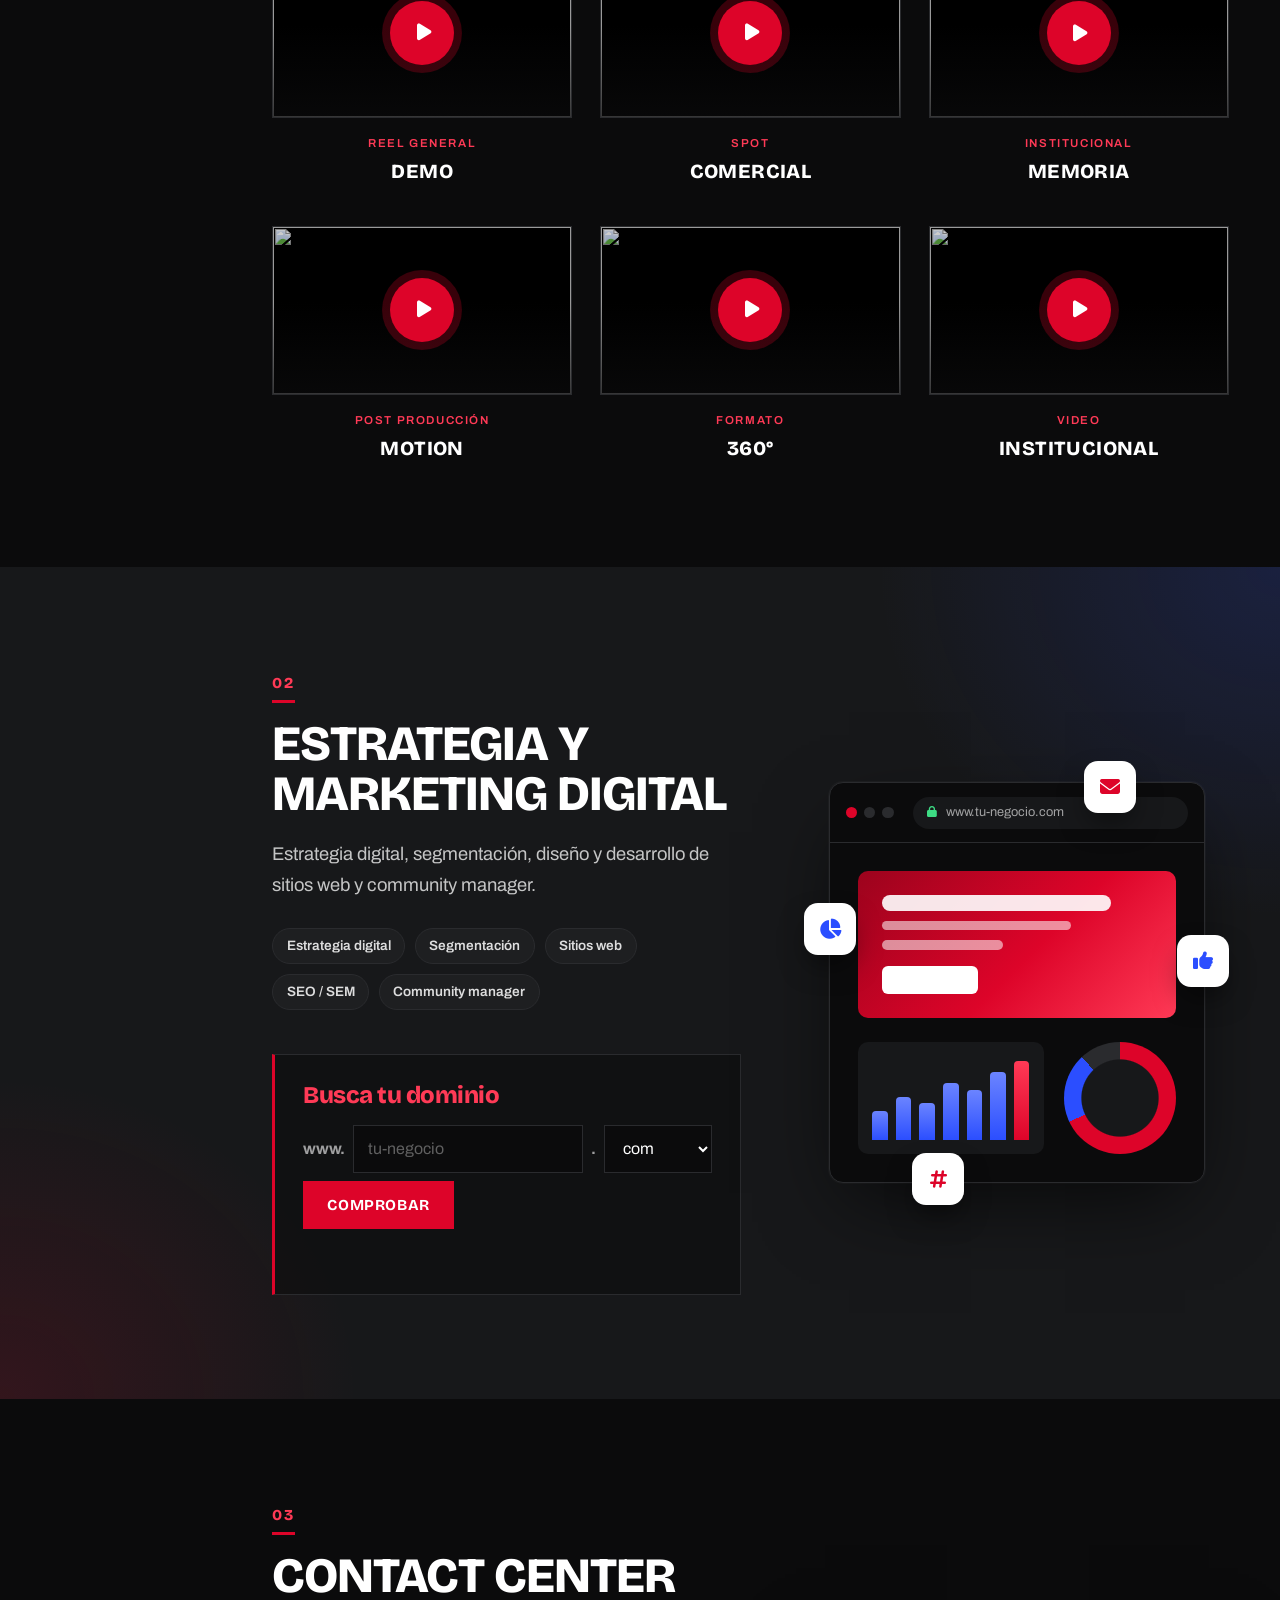
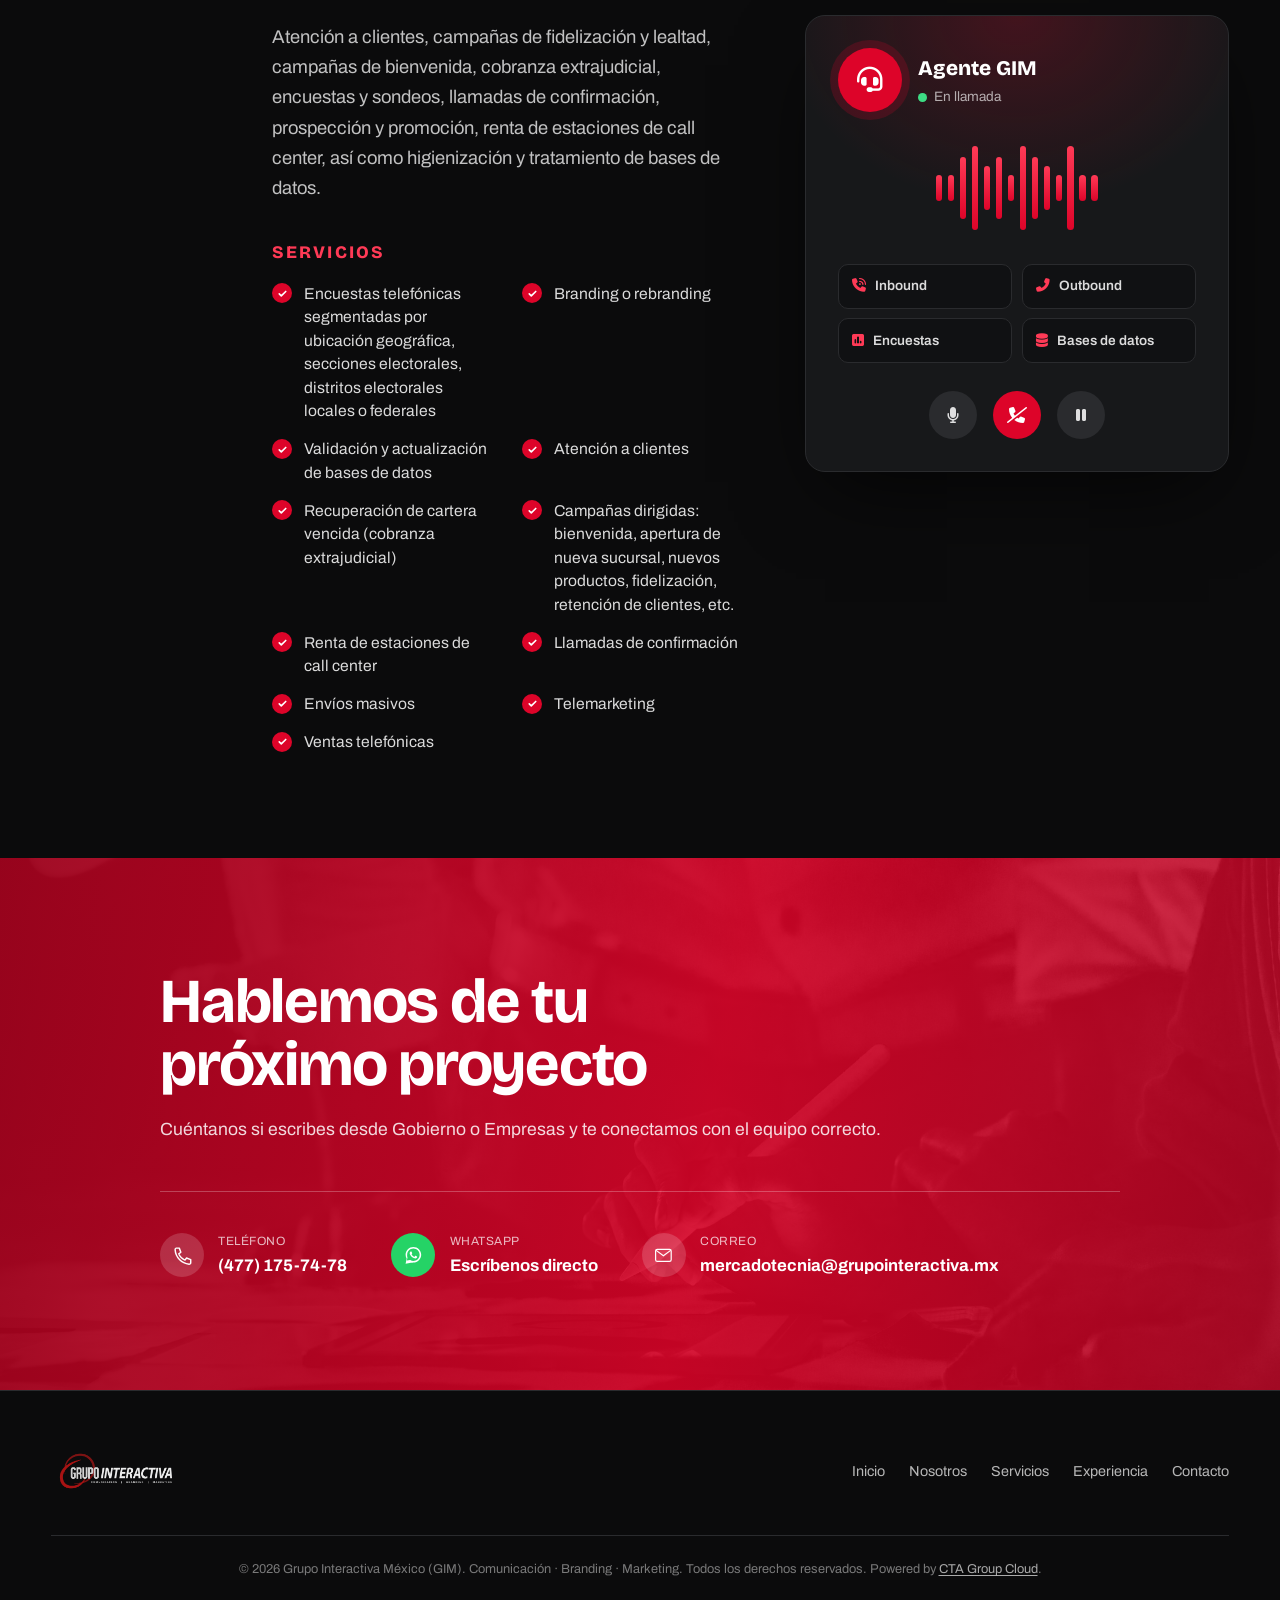
==== commit 56309e08: "cambio de submenu se quitan cosas" ====
--- a/empresas.html
+++ b/empresas.html
@@ -61,7 +61,8 @@
   <nav class="page-rail" data-page-rail aria-label="Secciones de la página">
     <button class="page-rail__toggle" type="button" data-rail-toggle aria-expanded="false"
       aria-controls="page-rail-list">
-      <i class="fa-solid fa-bars" aria-hidden="true"></i> Servicios
+      <span class="page-rail__burger" aria-hidden="true"><i></i><i></i><i></i></span>
+      <span>Servicios</span>
     </button>
     <div class="page-rail__groups" id="page-rail-list">
       <p class="page-rail__group">Servicios Empresas</p>
@@ -71,9 +72,6 @@
         <li><a href="#servicios" data-rail-link data-rail-slide="2"><span class="page-rail__dot" aria-hidden="true"></span>Recuperación de cartera</a></li>
         <li><a href="#servicios" data-rail-link data-rail-slide="3"><span class="page-rail__dot" aria-hidden="true"></span>Inteligencia de mercados</a></li>
         <li><a href="#servicios" data-rail-link data-rail-slide="4"><span class="page-rail__dot" aria-hidden="true"></span>Programas institucionales</a></li>
-      </ul>
-      <p class="page-rail__group">Más servicios</p>
-      <ul class="page-rail__list">
         <li><a href="#produccion-video" data-rail-link><span class="page-rail__dot" aria-hidden="true"></span>Producción de video</a></li>
         <li><a href="#marketing-digital" data-rail-link><span class="page-rail__dot" aria-hidden="true"></span>Marketing digital</a></li>
         <li><a href="#contact-center" data-rail-link><span class="page-rail__dot" aria-hidden="true"></span>Contact Center</a></li>
--- a/css/style.css
+++ b/css/style.css
@@ -3819,93 +3819,11 @@
   }
 }
 
-/* Tablet / phone: floating button bottom-left */
-@media (max-width: 1199.98px) {
-  .page-rail {
-    left: 1.25rem;
-    bottom: 1.5rem;
-  }
-
-  .page-rail.is-hidden {
-    transform: translateY(1rem);
-  }
-
-  .page-rail__toggle {
-    display: inline-flex;
-    align-items: center;
-    gap: 0.55rem;
-    height: 3.5rem;
-    padding: 0 1.3rem;
-    border: 1px solid var(--ink-line);
-    border-radius: 999px;
-    background: rgba(23, 24, 26, 0.92);
-    -webkit-backdrop-filter: blur(10px);
-    backdrop-filter: blur(10px);
-    color: var(--white);
-    font-family: var(--font-display);
-    font-weight: 700;
-    font-size: 0.95rem;
-    cursor: pointer;
-    box-shadow: 0 10px 26px rgba(0, 0, 0, 0.45);
-  }
-
-  .page-rail__toggle i {
-    color: var(--red-tint);
-  }
-
-  .page-rail__toggle[aria-expanded="true"] {
-    border-color: var(--red);
-  }
-
-  .page-rail__list {
-    position: absolute;
-    left: 0;
-    bottom: calc(100% + 0.75rem);
-    display: grid;
-    gap: 0.25rem;
-    min-width: 15rem;
-    padding: 0.6rem;
-    border: 1px solid var(--ink-line);
-    border-radius: 14px;
-    background: rgba(23, 24, 26, 0.97);
-    box-shadow: 0 20px 50px rgba(0, 0, 0, 0.55);
-    opacity: 0;
-    visibility: hidden;
-    transform: translateY(0.5rem);
-    transition: opacity 0.25s ease, transform 0.25s ease, visibility 0.25s;
-  }
-
-  .page-rail.is-open .page-rail__list {
-    opacity: 1;
-    visibility: visible;
-    transform: translateY(0);
-  }
-
-  .page-rail__list a {
-    padding: 0.8rem 0.9rem;
-    border-radius: 10px;
-    font-size: 0.95rem;
-    color: rgba(255, 255, 255, 0.8);
-  }
-
-  .page-rail__list a.is-active {
-    background: rgba(221, 4, 41, 0.14);
-  }
-}
-
 /* Leave room for the side rail where the centered content would otherwise
    start under it (between 1200px and ~1800px wide). */
 @media (min-width: 1200px) and (max-width: 1899.98px) {
   .page-rail ~ main .svc {
     padding-left: 17rem;
-  }
-}
-
-/* The floating "Servicios" button looked out of place on phones/tablets:
-   the section menu only shows as the desktop side rail. */
-@media (max-width: 1199.98px) {
-  .page-rail {
-    display: none;
   }
 }
 
@@ -3932,12 +3850,192 @@
     gap: 0.95rem;
   }
 
-  .page-rail ~ main .carousel--page .carousel__arrow {
-    display: none;
-  }
-
   .page-rail ~ main .carousel--page .carousel__slide {
     padding-left: 17rem;
   }
 }
 
+/* The rail replaces the carousel arrows at every size. */
+.page-rail ~ main .carousel--page .carousel__arrow {
+  display: none;
+}
+
+/* Phones / tablets: floating "Servicios" button bottom-left that opens a
+   popover with the same list as the desktop rail. */
+@media (max-width: 1199.98px) {
+  .page-rail {
+    left: 1rem;
+    bottom: 1.25rem;
+  }
+
+  .page-rail.is-hidden {
+    transform: translateY(1.5rem);
+  }
+
+  /* dim the page behind the open list; tapping it closes the list */
+  .page-rail::before {
+    content: "";
+    position: fixed;
+    inset: 0;
+    z-index: -1;
+    background: rgba(5, 5, 6, 0.55);
+    opacity: 0;
+    visibility: hidden;
+    transition: opacity 0.3s ease, visibility 0.3s;
+  }
+
+  .page-rail.is-open::before {
+    opacity: 1;
+    visibility: visible;
+  }
+
+  .page-rail__toggle {
+    display: inline-flex;
+    align-items: center;
+    gap: 0.65rem;
+    height: 3.25rem;
+    padding: 0 1.15rem 0 0.45rem;
+    border: 1px solid rgba(255, 255, 255, 0.1);
+    border-radius: 999px;
+    background: rgba(23, 24, 26, 0.92);
+    -webkit-backdrop-filter: blur(10px);
+    backdrop-filter: blur(10px);
+    color: var(--white);
+    font-family: var(--font-display);
+    font-weight: 700;
+    font-size: 0.95rem;
+    cursor: pointer;
+    box-shadow: 0 12px 28px rgba(0, 0, 0, 0.5);
+    transition: border-color 0.25s ease, transform 0.2s ease;
+    animation: rail-pop 0.6s var(--ease-out-expo) 0.8s backwards;
+  }
+
+  .page-rail__toggle:active {
+    transform: scale(0.96);
+  }
+
+  .page-rail.is-open .page-rail__toggle {
+    border-color: var(--red);
+  }
+
+  .page-rail__burger {
+    position: relative;
+    width: 2.35rem;
+    height: 2.35rem;
+    border-radius: 50%;
+    background: var(--red);
+  }
+
+  .page-rail__burger::after {
+    content: "";
+    position: absolute;
+    inset: 0;
+    border-radius: 50%;
+    animation: rail-pulse 2.6s ease-out 1.6s infinite;
+  }
+
+  .page-rail.is-open .page-rail__burger::after {
+    animation: none;
+  }
+
+  .page-rail__burger i {
+    position: absolute;
+    top: 50%;
+    left: 50%;
+    width: 1rem;
+    height: 2px;
+    margin: -1px 0 0 -0.5rem;
+    border-radius: 2px;
+    background: var(--white);
+    transition: transform 0.35s var(--ease-out-expo), opacity 0.2s ease;
+  }
+
+  .page-rail__burger i:nth-child(1) { transform: translateY(-5px); }
+  .page-rail__burger i:nth-child(3) { transform: translateY(5px); }
+
+  .page-rail.is-open .page-rail__burger i:nth-child(1) { transform: rotate(45deg); }
+  .page-rail.is-open .page-rail__burger i:nth-child(2) { opacity: 0; transform: scaleX(0); }
+  .page-rail.is-open .page-rail__burger i:nth-child(3) { transform: rotate(-45deg); }
+
+  .page-rail__groups {
+    position: absolute;
+    left: 0;
+    bottom: calc(100% + 0.75rem);
+    width: min(18.5rem, calc(100vw - 2rem));
+    max-height: calc(100vh - 9rem);
+    overflow-y: auto;
+    padding: 1.1rem 0.7rem 0.7rem;
+    border: 1px solid var(--ink-line);
+    border-radius: 18px;
+    background: rgba(17, 17, 19, 0.97);
+    box-shadow: 0 24px 60px rgba(0, 0, 0, 0.6);
+    transform-origin: bottom left;
+    opacity: 0;
+    visibility: hidden;
+    transform: translateY(12px) scale(0.94);
+    transition: opacity 0.3s ease, transform 0.35s var(--ease-out-expo), visibility 0.3s;
+  }
+
+  .page-rail.is-open .page-rail__groups {
+    opacity: 1;
+    visibility: visible;
+    transform: none;
+  }
+
+  .page-rail__group {
+    padding: 0 0.65rem;
+  }
+
+  .page-rail__list + .page-rail__group {
+    margin-top: 0.8rem;
+    padding-top: 0.9rem;
+  }
+
+  .page-rail__list {
+    display: grid;
+    gap: 0.15rem;
+  }
+
+  .page-rail__list li {
+    opacity: 0;
+    transform: translateX(-10px);
+    transition: opacity 0.3s ease, transform 0.4s var(--ease-out-expo);
+  }
+
+  .page-rail.is-open .page-rail__list li {
+    opacity: 1;
+    transform: none;
+  }
+
+  .page-rail.is-open .page-rail__list li:nth-child(1) { transition-delay: 0.05s; }
+  .page-rail.is-open .page-rail__list li:nth-child(2) { transition-delay: 0.09s; }
+  .page-rail.is-open .page-rail__list li:nth-child(3) { transition-delay: 0.13s; }
+  .page-rail.is-open .page-rail__list li:nth-child(4) { transition-delay: 0.17s; }
+  .page-rail.is-open .page-rail__list li:nth-child(5) { transition-delay: 0.21s; }
+  .page-rail.is-open .page-rail__list li:nth-child(6) { transition-delay: 0.25s; }
+  .page-rail.is-open .page-rail__list li:nth-child(7) { transition-delay: 0.29s; }
+  .page-rail.is-open .page-rail__list li:nth-child(8) { transition-delay: 0.33s; }
+
+  .page-rail__list a {
+    padding: 0.7rem 0.65rem;
+    border-radius: 10px;
+    font-size: 0.95rem;
+    color: rgba(255, 255, 255, 0.8);
+  }
+
+  .page-rail__list a.is-active {
+    background: rgba(221, 4, 41, 0.14);
+    color: var(--white);
+  }
+}
+
+@keyframes rail-pop {
+  from { opacity: 0; transform: translateY(1.5rem) scale(0.9); }
+  to { opacity: 1; transform: none; }
+}
+
+@keyframes rail-pulse {
+  0% { box-shadow: 0 0 0 0 rgba(221, 4, 41, 0.55); }
+  70%, 100% { box-shadow: 0 0 0 12px rgba(221, 4, 41, 0); }
+}
+
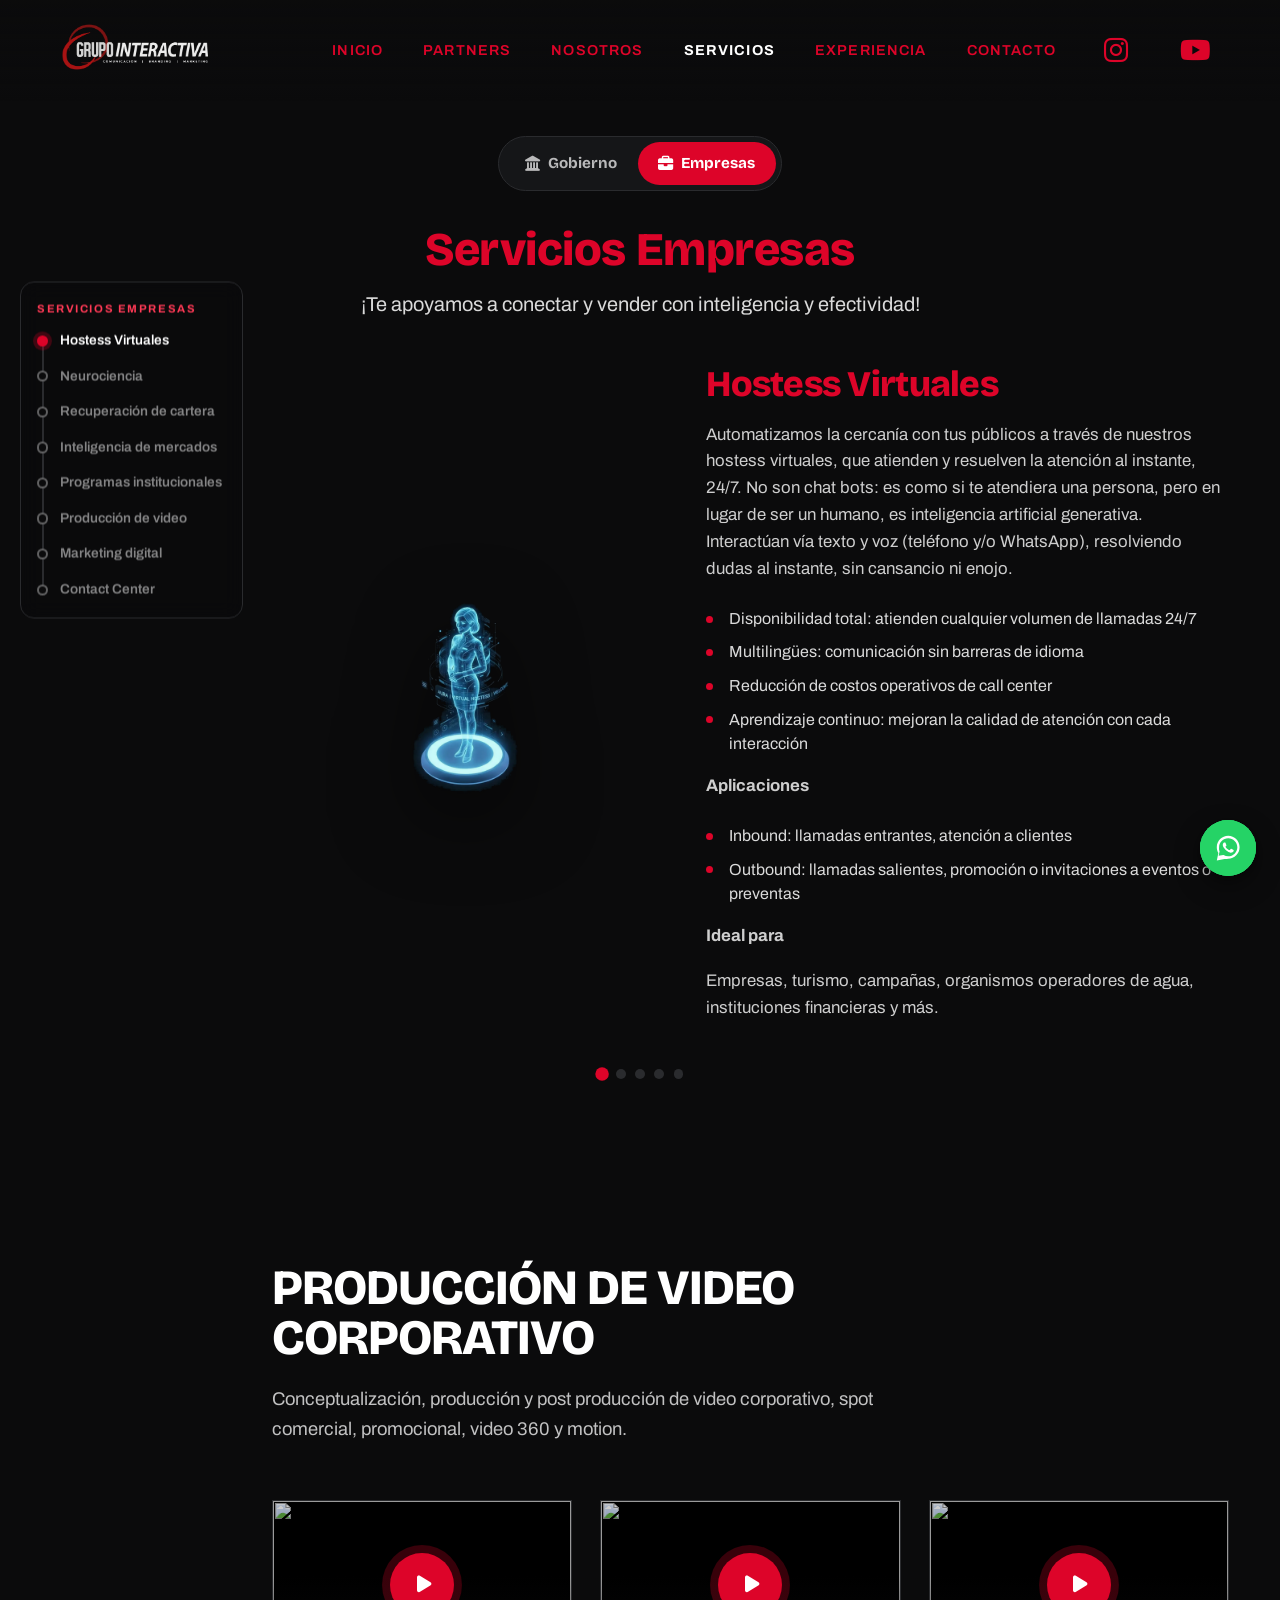
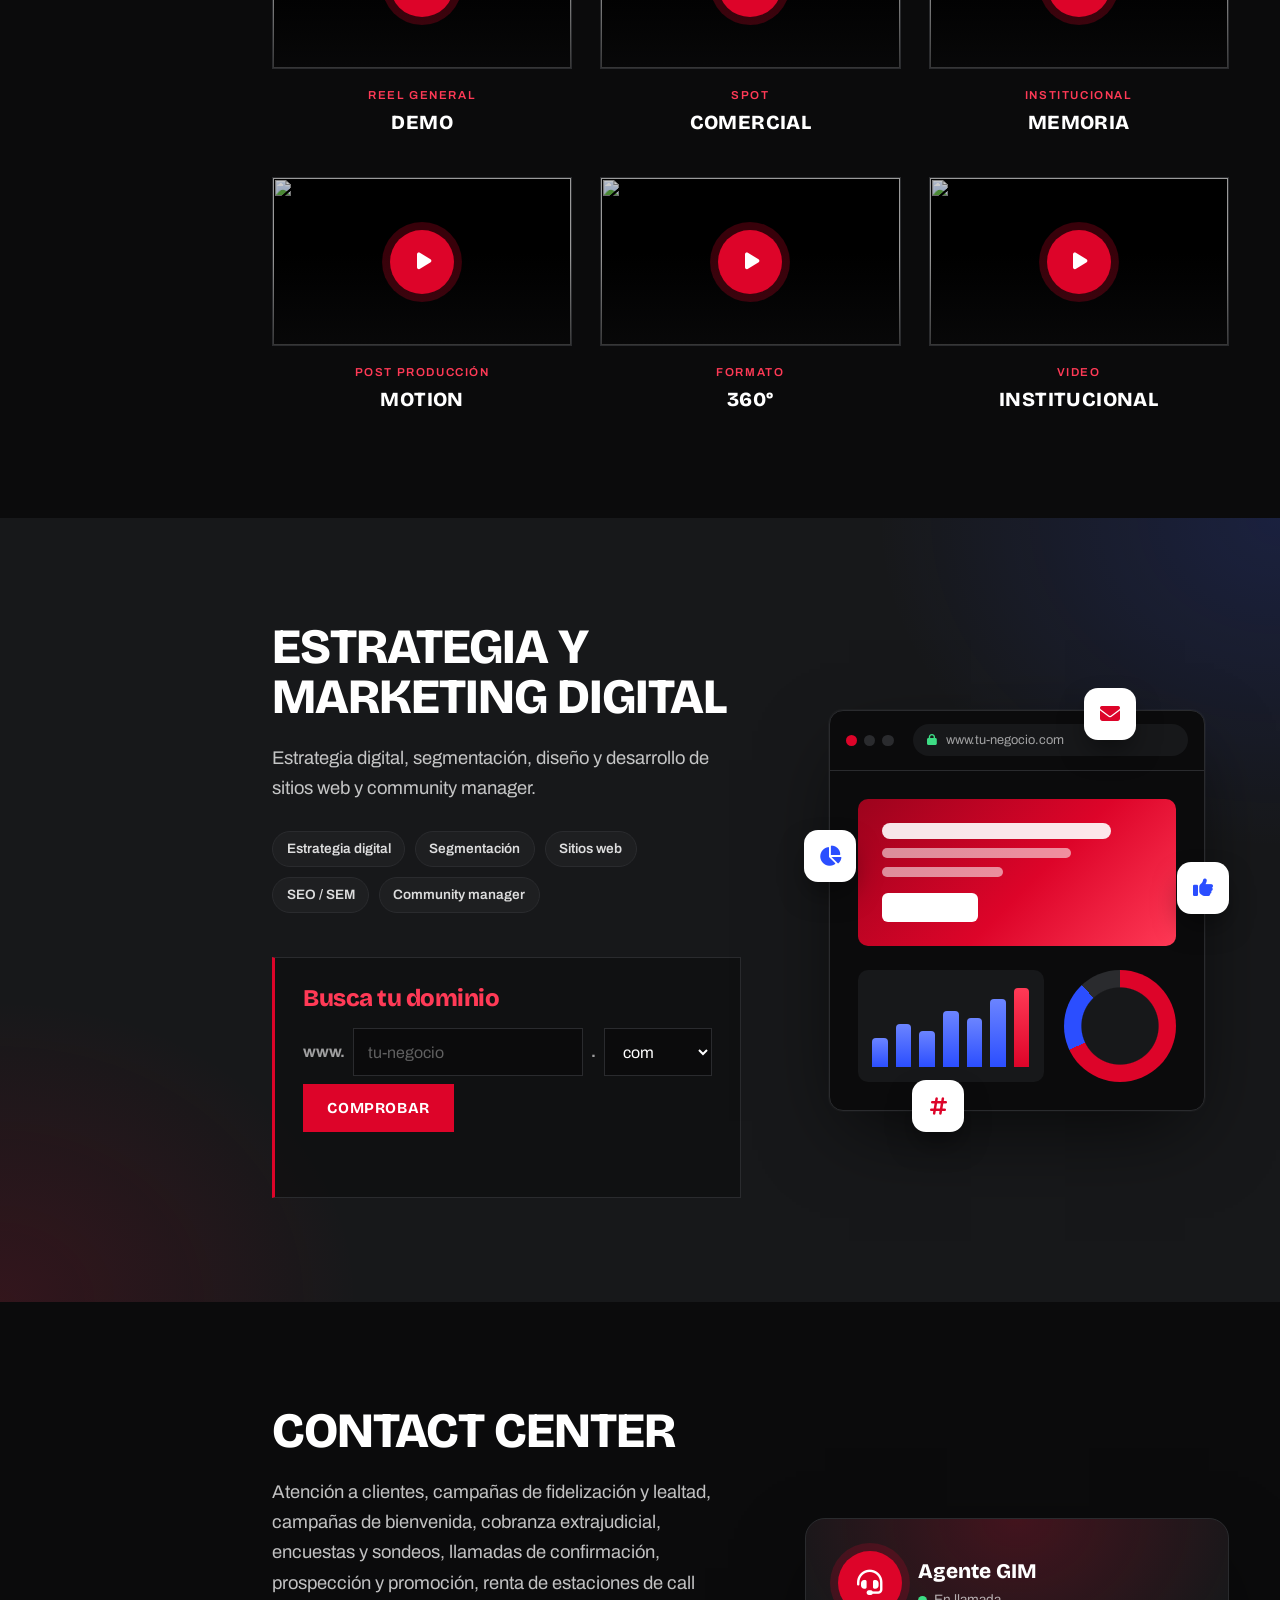
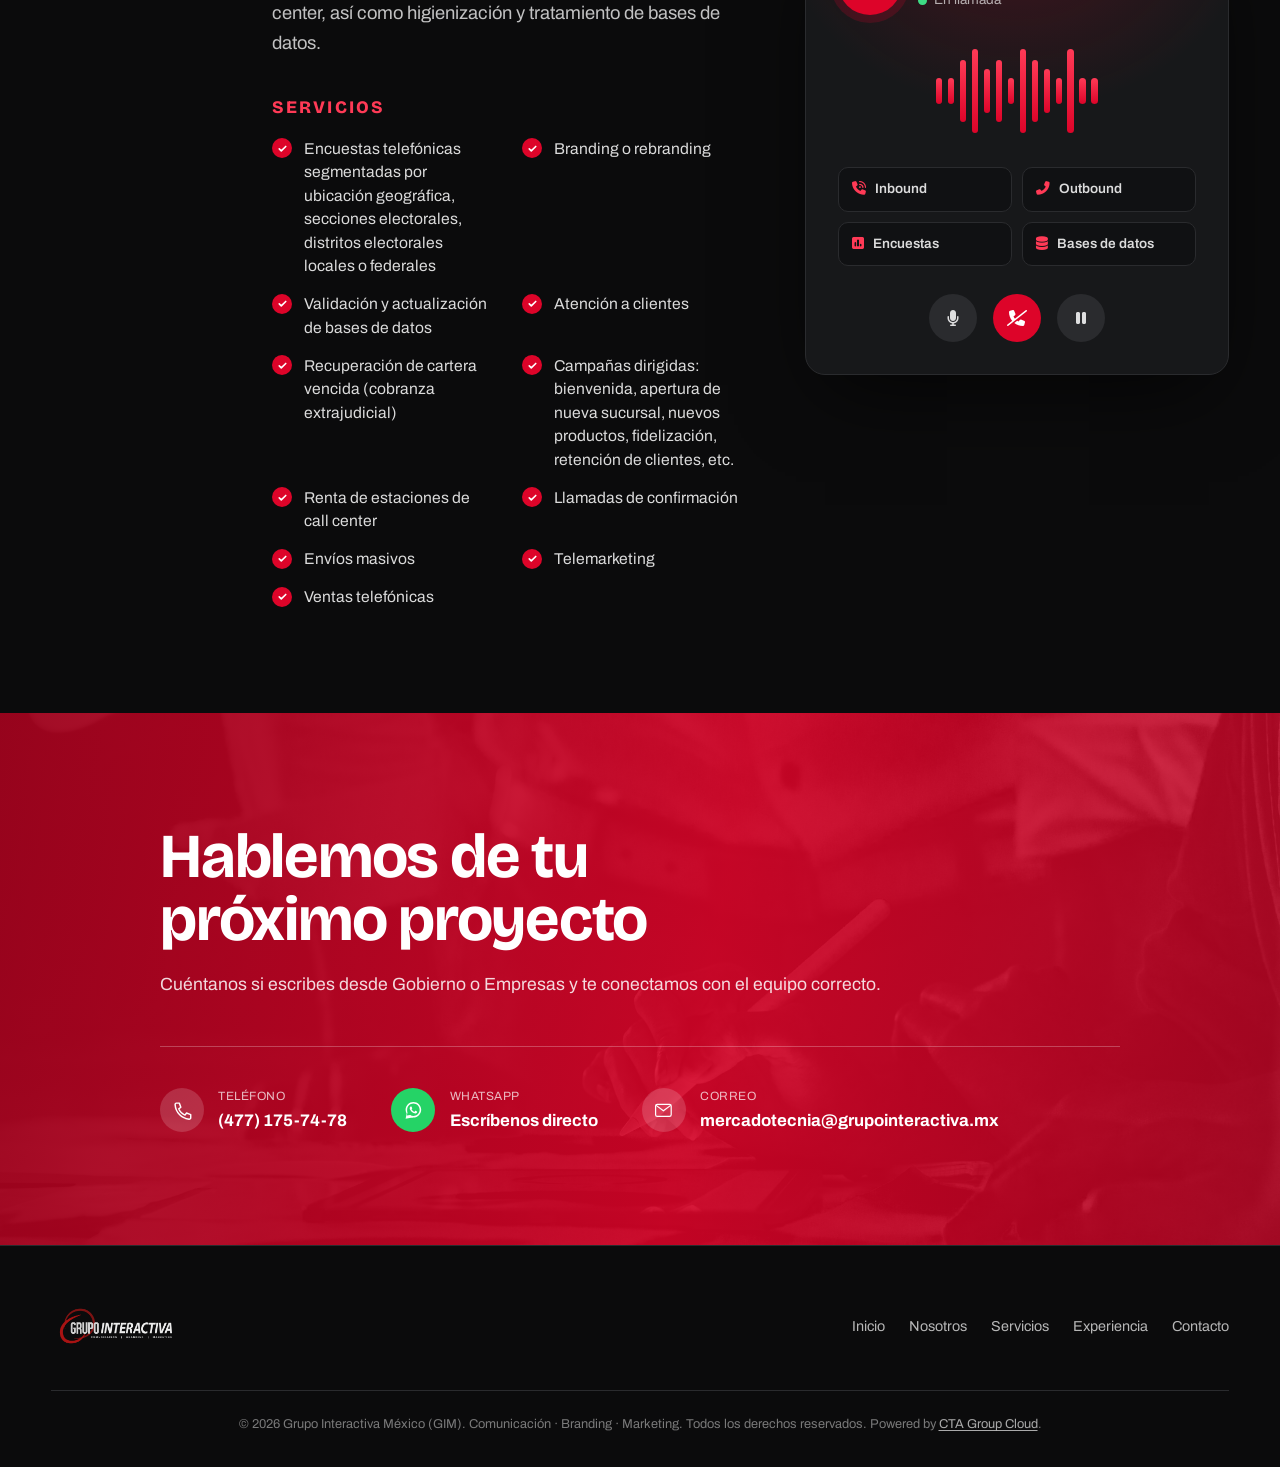
==== commit d3dde34e: "cambios finales sitemap quitar numeros y el logo del whatssap" ====
--- a/empresas.html
+++ b/empresas.html
@@ -8,6 +8,19 @@
   <meta name="description"
     content="Servicios de Grupo Interactiva México para Empresas: hostess virtuales con IA, neurociencia aplicada, recuperación de cartera, inteligencia de mercados y potencialización de campañas.">
   <link rel="icon" type="image/png" href="assets/img/icono.png">
+  <meta name="theme-color" content="#0b0b0c">
+  <meta property="og:type" content="website">
+  <meta property="og:site_name" content="Grupo Interactiva México">
+  <meta property="og:locale" content="es_MX">
+  <meta property="og:url" content="https://grupointeractiva.mx/empresas.html">
+  <meta property="og:title" content="Empresas — Grupo Interactiva México">
+  <meta property="og:description" content="Servicios de Grupo Interactiva México para Empresas: hostess virtuales con IA, neurociencia aplicada, recuperación de cartera, inteligencia de mercados y potencialización de campañas.">
+  <meta property="og:image" content="https://grupointeractiva.mx/assets/img/og-image.jpg">
+  <meta property="og:image:width" content="1200">
+  <meta property="og:image:height" content="630">
+  <meta property="og:image:alt" content="Logo de Grupo Interactiva sobre fondo negro">
+  <meta name="twitter:card" content="summary_large_image">
+  <meta name="twitter:image" content="https://grupointeractiva.mx/assets/img/og-image.jpg">
   <link rel="preconnect" href="https://fonts.googleapis.com">
   <link rel="preconnect" href="https://fonts.gstatic.com" crossorigin>
   <link
@@ -233,7 +246,6 @@
     <section class="svc svc--video" id="produccion-video">
       <div class="svc__inner">
         <header class="svc__head">
-          <span class="svc__index" aria-hidden="true">01</span>
           <h2 class="svc__title">Producción de video corporativo</h2>
           <p class="svc__lead">Conceptualización, producción y post producción de video corporativo, spot comercial,
             promocional, video 360 y motion.</p>
@@ -289,7 +301,6 @@
     <section class="svc svc--digital" id="marketing-digital">
       <div class="svc__inner svc__split">
         <div class="svc__copy">
-          <span class="svc__index" aria-hidden="true">02</span>
           <h2 class="svc__title">Estrategia y marketing digital</h2>
           <p class="svc__lead">Estrategia digital, segmentación, diseño y desarrollo de sitios web y community
             manager.</p>
@@ -352,7 +363,6 @@
     <section class="svc svc--cc" id="contact-center">
       <div class="svc__inner svc__split svc__split--cc">
         <div class="svc__copy">
-          <span class="svc__index" aria-hidden="true">03</span>
           <h2 class="svc__title">Contact Center</h2>
           <p class="svc__lead">Atención a clientes, campañas de fidelización y lealtad, campañas de bienvenida,
             cobranza extrajudicial, encuestas y sondeos, llamadas de confirmación, prospección y promoción, renta de
--- a/css/style.css
+++ b/css/style.css
@@ -4039,3 +4039,27 @@
   70%, 100% { box-shadow: 0 0 0 12px rgba(221, 4, 41, 0); }
 }
 
+
+/* Phones/tablets (single-column carousel): the service title moves above
+   its image, right under the page slogan. */
+@media (max-width: 900px) {
+  .carousel--page .carousel__slide {
+    display: flex;
+    flex-direction: column;
+    gap: 0;
+  }
+
+  .carousel--page .carousel__body {
+    display: contents;
+  }
+
+  .carousel--page .carousel__body h3 {
+    order: -1;
+    margin-bottom: 1.5rem;
+    text-align: center;
+  }
+
+  .carousel--page .carousel__media {
+    margin-bottom: 1.75rem;
+  }
+}
